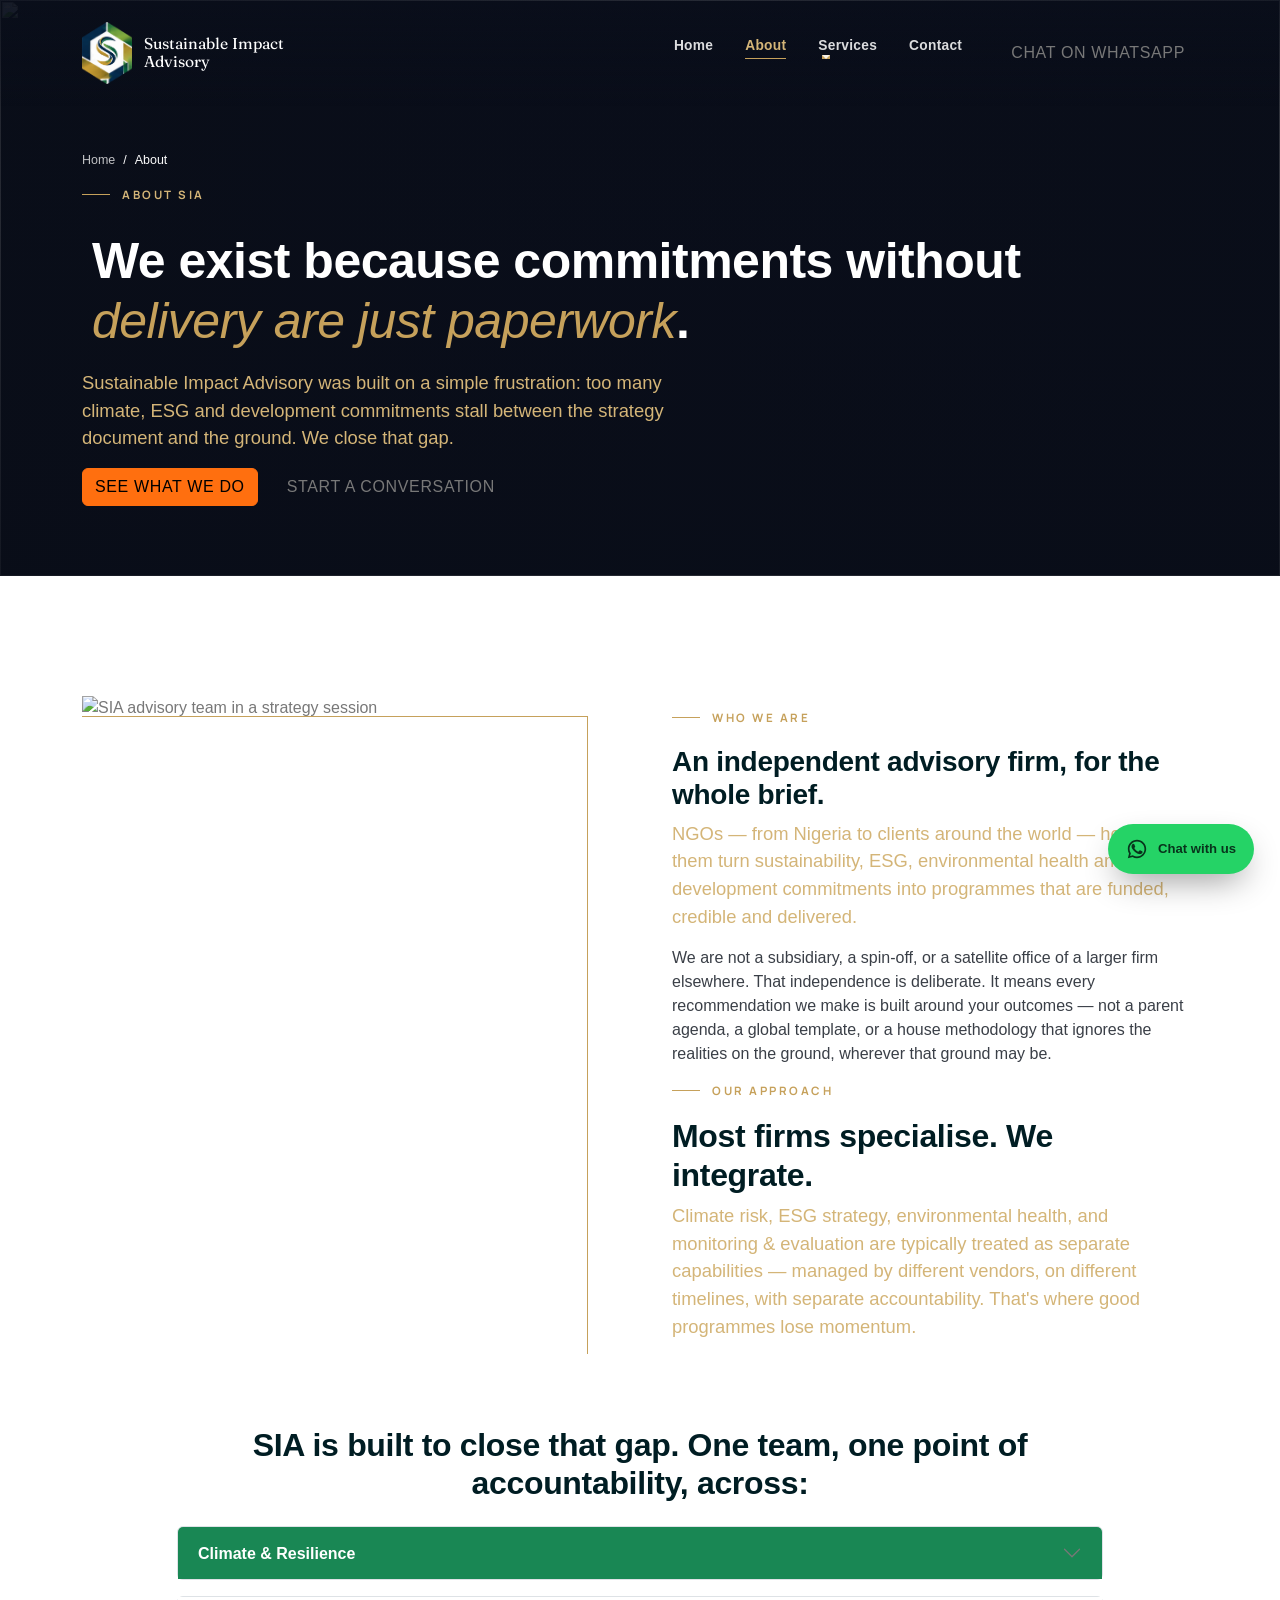
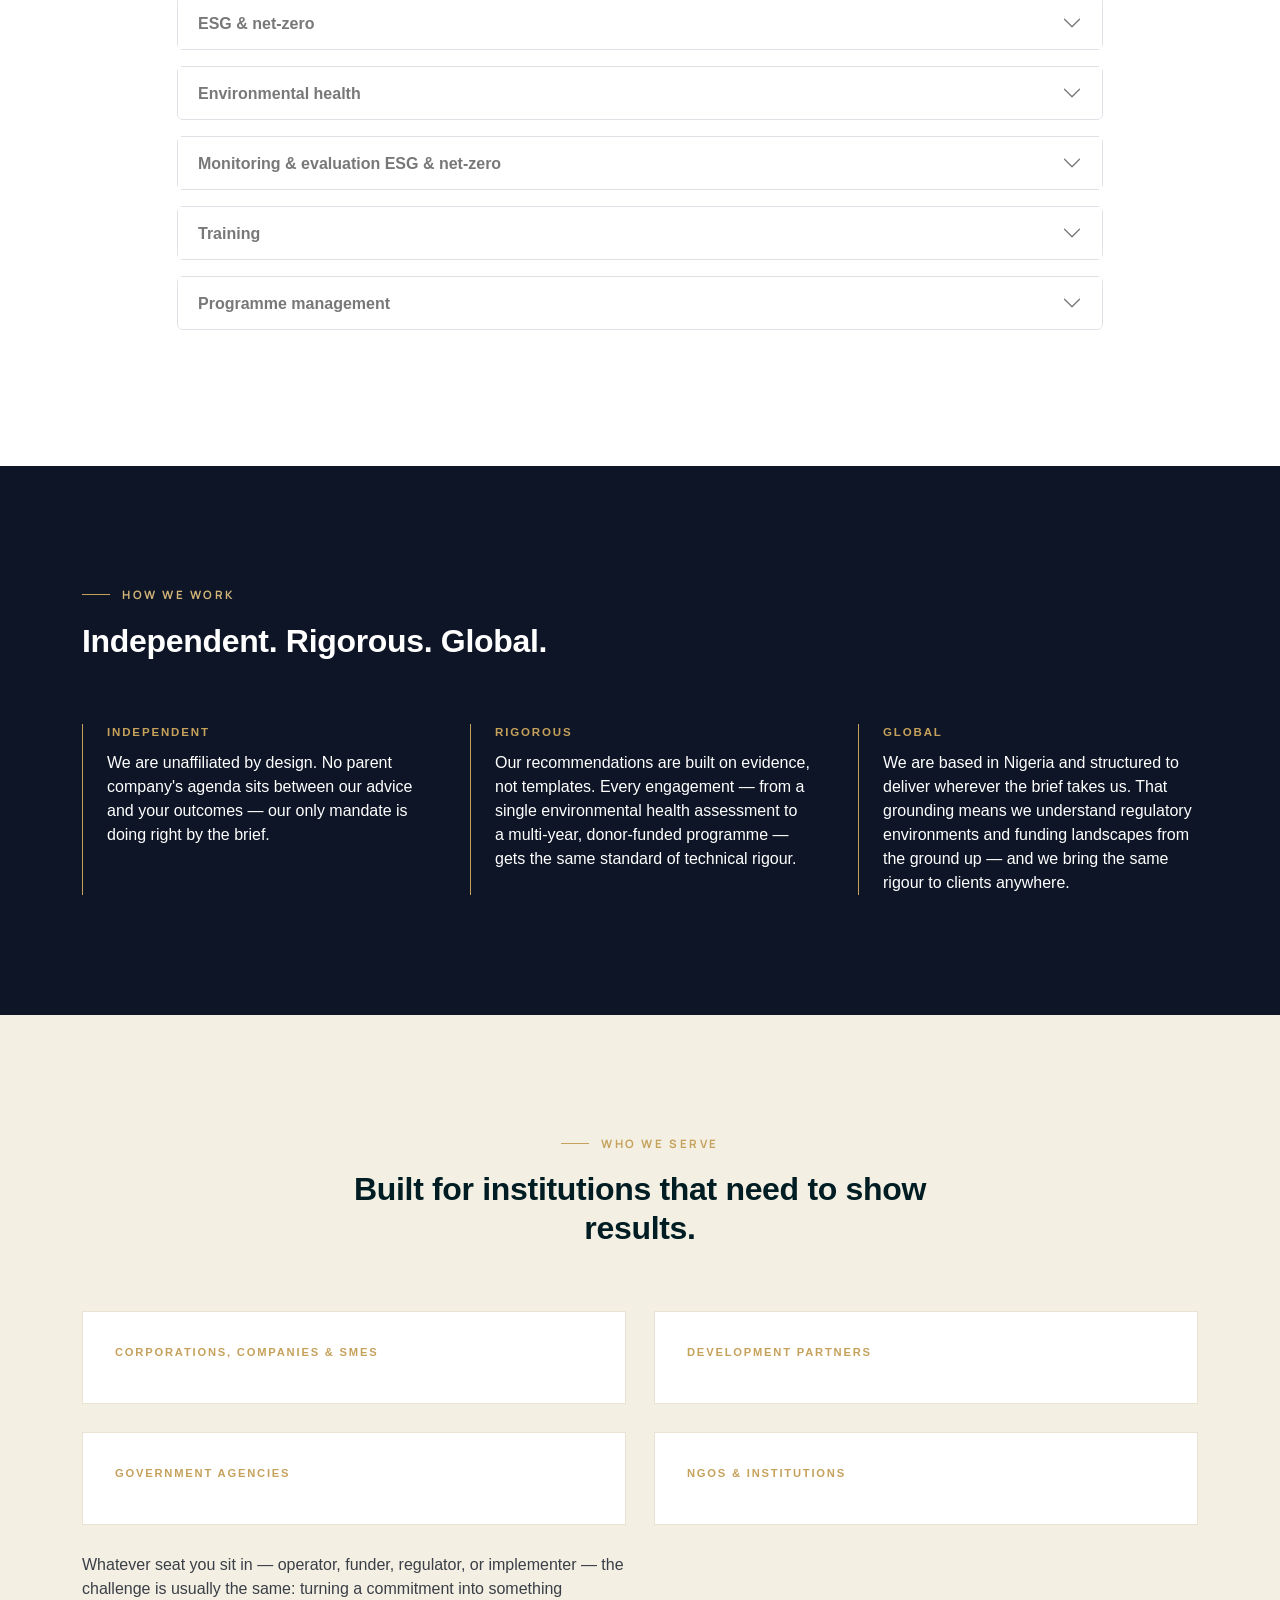
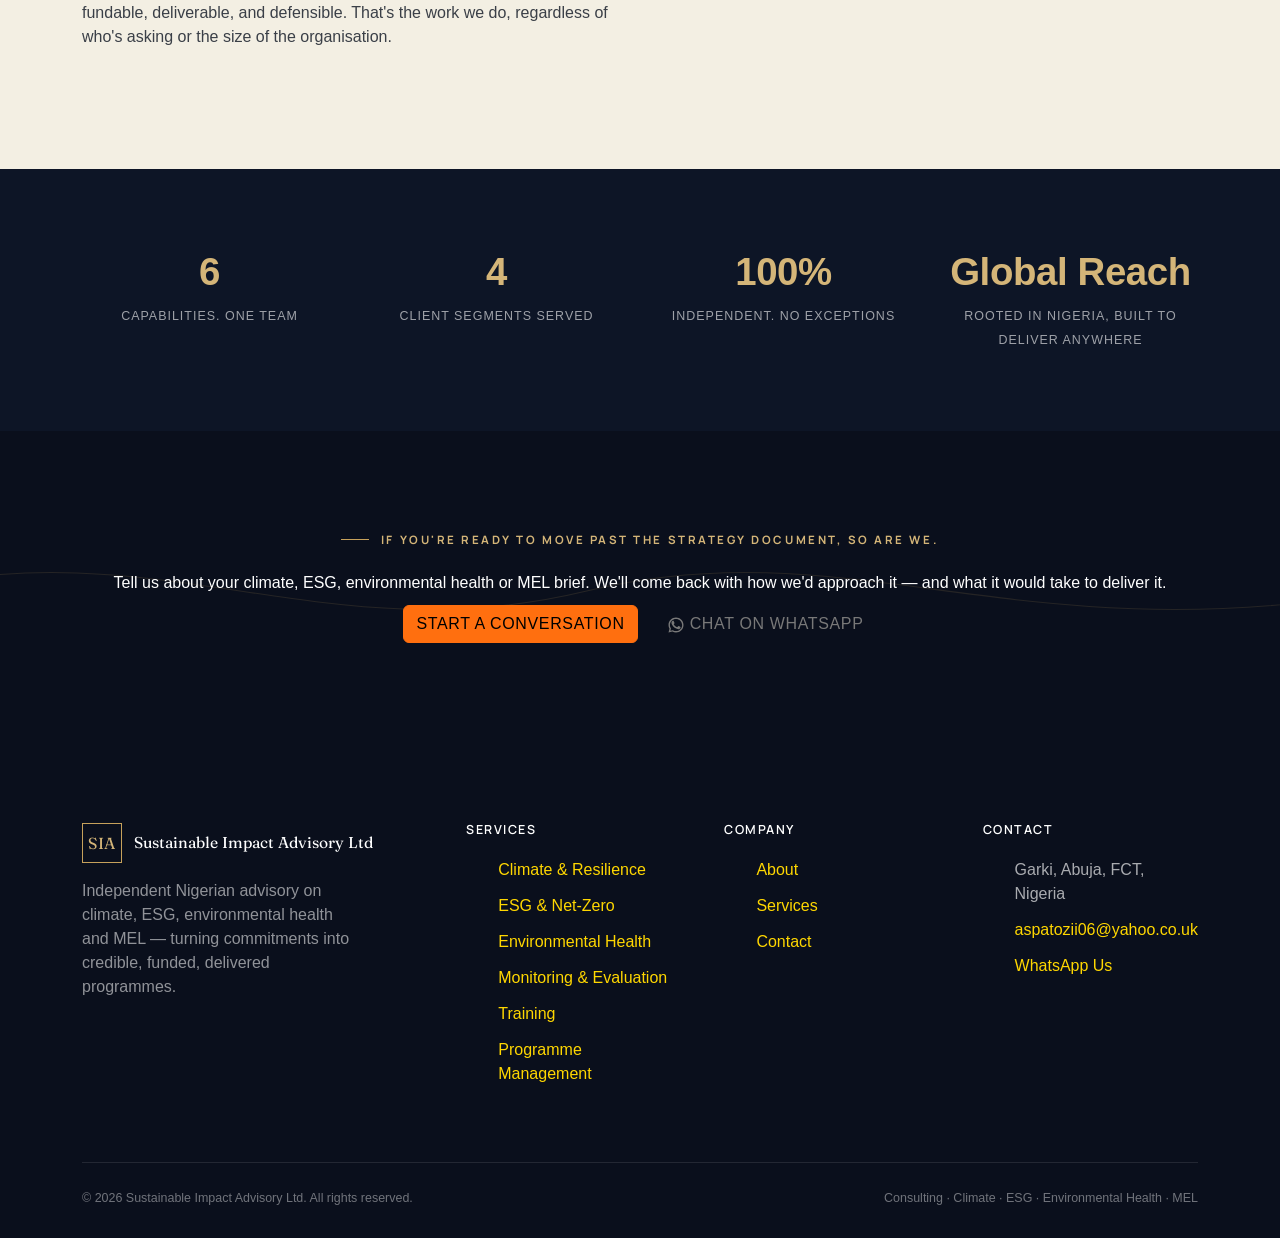
==== about.html @ 4471c843 "all changes mad" ====
<!doctype html>
<html lang="en">

<head>
  <meta charset="utf-8">
  <meta name="viewport" content="width=device-width, initial-scale=1">
  <title>About Us | Sustainable Impact Advisory</title>
  <meta name="description"
    content="An independent Nigerian advisory firm helping governments, development partners and corporations turn sustainability, ESG, environmental health and development commitments into credible, funded, delivered programmes.">
  <link rel="preconnect" href="https://fonts.googleapis.com">
  <link rel="preconnect" href="https://fonts.gstatic.com" crossorigin>
  <link
    href="https://fonts.googleapis.com/css2?family=Fraunces:ital,wght@0,300;0,500;0,600;0,700;1,400;1,500&family=Manrope:wght@400;500;600;700;800&display=swap"
    rel="stylesheet">
  <link rel="stylesheet" href="css/style.css">
  <link href="css/bootstrap.min.css" rel="stylesheet">
  <!-- Favicon -->
  <link href="images/logo2.png" rel="icon">
</head>

<body>
  <header class="site-header">
    <div class="container">
      <a href="index.html" class="brand">
        <div class="logo">
          <img src="images/logo2.png" alt="SIA Logo">
        </div>
        <span class="brand-name"><span class="full">Sustainable Impact<br>Advisory</span></span>
      </a>
      <nav class="nav-main">
        <ul class="nav-links" id="navLinks">
          <li><a href="index.html">Home</a></li>
          <li><a href="about.html" class="active">About</a></li>
          <li class="nav-dropdown">
            <a href="services.html" class="dropdown-toggle">Services</a>
            <div class="nav-dropdown-panel">
              <a href="service-climate-resilience.html">Climate &amp; Resilience</a>
              <a href="service-esg-net-zero.html">ESG &amp; Net-Zero</a>
              <a href="service-environmental-health.html">Environmental Health</a>
              <a href="service-monitoring-evaluation.html">Monitoring &amp; Evaluation</a>
              <a href="service-training.html">Training</a>
              <a href="service-programme-management.html">Programme Management</a>
            </div>
          </li>
          <li><a href="contact.html">Contact</a></li>
        </ul>
        <div class="nav-cta">
          <a href="https://wa.me/2349074832034?text=Hello%20SIA%2C%20I%27d%20like%20to%20enquire%20about%20your%20services."
            class="btn btn-outline" target="_blank" rel="noopener">Chat on WhatsApp</a>
          <button class="nav-toggle" aria-label="Toggle menu" aria-expanded="false">
            <svg viewBox="0 0 24 24" fill="none" stroke="currentColor" stroke-width="2" stroke-linecap="round"
              width="24" height="24">
              <line x1="3" y1="6" x2="21" y2="6" />
              <line x1="3" y1="12" x2="21" y2="12" />
              <line x1="3" y1="18" x2="21" y2="18" />
            </svg>
          </button>
        </div>
      </nav>
    </div>
  </header>
  <section class="page-hero">
    <div class="hero-media"><img
        src="https://images.pexels.com/photos/260969/pexels-photo-260969.jpeg?auto=compress&cs=tinysrgb&w=1600" alt="">
    </div>
    <div class="hero-scrim"></div>
    <div class="container page-hero-content">
      <div class="breadcrumb"><a href="index.html">Home</a><span>/</span><span>About</span></div>
      <div class="eyebrow on-dark">About SIA</div>
      <h1 style="font-size: 50px; padding: 10px;">We exist because commitments without <em>delivery are just
          paperwork</em>.</h1>
      <p class="lede">Sustainable Impact Advisory was built on a simple frustration: too many climate, ESG and
        development commitments stall between the strategy document and the ground. We close that gap.</p>
      <div class="hero-actions">
        <a href="services.html" class="btn btn-primary">See what we do</a>
        <a href="contact.html" class="btn btn-outline">Start a conversation</a>
      </div>
    </div>
  </section>

  <section class="section section-white">
    <div class="container">
      <div class="split reveal">
        <div class="split-media image-card">
          <img
            src="https://images.pexels.com/photos/36733315/pexels-photo-36733315.jpeg?auto=compress&cs=tinysrgb&w=1200"
            alt="SIA advisory team in a strategy session">
        </div>
        <div>
          <div class="eyebrow">Who We Are</div>
          <h3>An independent advisory firm, for the whole brief.</h3>
          <p class="lede">NGOs — from Nigeria to clients around the world — helping them turn sustainability, ESG,
            environmental health and development commitments into programmes that are funded, credible and delivered.
          </p>
          <p>We are not a subsidiary, a spin-off, or a satellite office of a larger firm elsewhere. That independence is
            deliberate. It means every recommendation we make is built around your outcomes — not a parent agenda, a
            global template, or a house methodology that ignores the realities on the ground, wherever that ground may
            be.</p>

          <div class="eyebrow">Our Approach</div>
          <h2>Most firms specialise. We integrate.</h2>
          <p class="lede">Climate risk, ESG strategy, environmental health, and monitoring & evaluation are typically
            treated as separate capabilities — managed by different vendors, on different timelines, with separate
            accountability. That's where good programmes lose momentum.</p>
        </div>
      </div>
      <!-- FAQ Section -->
      <div class="row g-4 mt-5">
        <div class="col-lg-10 mx-auto text-start">
          <h2 class="mb-4 text-center">SIA is built to close that gap. One team, one point of accountability, across:
          </h2>

          <div class="accordion" id="faqAccordion">

            <!-- Q1 -->
            <div class="accordion-item mb-3 border rounded">
              <h2 class="accordion-header" id="headingOne">
                <button class="accordion-button collapsed bg-success text-white fw-bold" type="button"
                  data-bs-toggle="collapse" data-bs-target="#collapseOne" aria-expanded="false"
                  aria-controls="collapseOne">
                  Climate & Resilience
                </button>
              </h2>

              <div id="collapseOne" class="accordion-collapse collapse" aria-labelledby="headingOne"
                data-bs-parent="#faqAccordion">

                <div class="accordion-body">
                  — Risk assessment, adaptation planning, climate finance readiness
                </div>
              </div>
            </div>


            <!-- Q2 -->
            <div class="accordion-item mb-3 border rounded">
              <h2 class="accordion-header" id="headingTwo">
                <button class="accordion-button collapsed fw-bold" type="button" data-bs-toggle="collapse"
                  data-bs-target="#collapseTwo" aria-expanded="false" aria-controls="collapseTwo">
                  ESG & net-zero
                </button>
              </h2>

              <div id="collapseTwo" class="accordion-collapse collapse" aria-labelledby="headingTwo"
                data-bs-parent="#faqAccordion">

                <div class="accordion-body">
                  — Strategy, reporting, and roadmaps built to withstand scrutiny
                </div>
              </div>
            </div>


            <!-- Q3 -->
            <div class="accordion-item mb-3 border rounded">
              <h2 class="accordion-header" id="headingThree">
                <button class="accordion-button collapsed fw-bold" type="button" data-bs-toggle="collapse"
                  data-bs-target="#collapseThree" aria-expanded="false" aria-controls="collapseThree">
                  Environmental health
                </button>
              </h2>

              <div id="collapseThree" class="accordion-collapse collapse" aria-labelledby="headingThree"
                data-bs-parent="#faqAccordion">

                <div class="accordion-body">
                  — Impact assessments and compliance advisory </div>
              </div>
            </div>

          </div>

          <!-- Q4 -->
          <div class="accordion-item mb-3 border rounded">
            <h2 class="accordion-header" id="headingFour">
              <button class="accordion-button collapsed fw-bold" type="button" data-bs-toggle="collapse"
                data-bs-target="#collapseFour" aria-expanded="false" aria-controls="collapseFour">
                Monitoring & evaluation ESG & net-zero
              </button>
            </h2>

            <div id="collapseFour" class="accordion-collapse collapse" aria-labelledby="headingFour"
              data-bs-parent="#faqAccordion">

              <div class="accordion-body">
                — MEL systems and evidence generation
              </div>
            </div>
          </div>
          <!-- Q5 -->
          <div class="accordion-item mb-3 border rounded">
            <h2 class="accordion-header" id="headingFive">
              <button class="accordion-button collapsed fw-bold" type="button" data-bs-toggle="collapse"
                data-bs-target="#collapseFive" aria-expanded="false" aria-controls="collapseFive">
                Training
              </button>
            </h2>

            <div id="collapseFive" class="accordion-collapse collapse" aria-labelledby="headingFive"
              data-bs-parent="#faqAccordion">

              <div class="accordion-body">
                — Capacity-building that outlasts the engagement
              </div>
            </div>
          </div>
          <!-- Q6 -->
          <div class="accordion-item mb-3 border rounded">
            <h2 class="accordion-header" id="headingSix">
              <button class="accordion-button collapsed fw-bold" type="button" data-bs-toggle="collapse"
                data-bs-target="#collapseSix" aria-expanded="false" aria-controls="collapseSix">
                Programme management
              </button>
            </h2>

            <div id="collapseSix" class="accordion-collapse collapse" aria-labelledby="headingSix"
              data-bs-parent="#faqAccordion">

              <div class="accordion-body">
                — Delivery support from design to close-out
              </div>
            </div>
          </div>
        </div>
      </div>

    </div>
  </section>

  <section class="section section-navy">
    <svg class="contour-bg" viewBox="0 0 1200 800" preserveAspectRatio="none" aria-hidden="true">
      <path d="M-100,620 C150,560 300,680 550,620 C800,560 950,680 1300,620" fill="none" stroke="#c6a15b"
        stroke-width="1" />
    </svg>
    <div class="container">
      <div class="section-header reveal">
        <div class="eyebrow on-dark">HOW WE WORK</div>
        <h2 style="color: #fff;">Independent. Rigorous. Global.</h2>
      </div>
      <div class="pillars reveal">
        <div class="pillar">
          <span class="tag">Independent</span>
          <p style="color: #fff;">We are unaffiliated by design. No parent company's agenda sits between our advice and
            your outcomes — our
            only mandate is doing right by the brief.</p>
        </div>
        <div class="pillar">
          <span class="tag">Rigorous</span>
          <p style="color: #fff;">Our recommendations are built on evidence, not templates. Every engagement — from a
            single environmental
            health assessment to a multi-year, donor-funded programme — gets the same standard of technical rigour.</p>
        </div>
        <div class="pillar">
          <span class="tag">Global </span>
          <p style="color: #fff;">We are based in Nigeria and structured to deliver wherever the brief takes us. That
            grounding means we
            understand regulatory environments and funding landscapes from the ground up — and we bring the same rigour
            to clients anywhere.</p>
        </div>
      </div>
    </div>
  </section>

  <section class="section section-cream">
    <div class="container">
      <div class="section-header center reveal">
        <div class="eyebrow center">Who We Serve</div>
        <h2>Built for institutions that need to show results.</h2>
      </div>
      <div class="grid-2 reveal">
        <div class="info-card">
          <span class="tag">Corporations, companies &amp; SMEs</span>
        </div>
        <div class="info-card">
          <span class="tag">Development partners</span>
        </div>
        <div class="info-card">
          <span class="tag">Government agencies</span>
        </div>
        <div class="info-card">
          <span class="tag">NGOs &amp; Institutions</span>
        </div>
        <p class="contents">Whatever seat you sit in — operator, funder, regulator, or implementer — the challenge is usually the same: turning a commitment into something fundable, deliverable, and defensible. That's the work we do, regardless of who's asking or the size of the organisation.</p>
      </div>
    </div>
  </section>
   <section class="section-navy section-sm">
    <div class="container">
      <div class="stat-row reveal">
        <div class="stat">
          <h3>6</h3><span>Capabilities. One team</span>
        </div>
        <div class="stat">
          <h3>4</h3><span>Client Segments Served</span>
        </div>
        <div class="stat">
          <h3>100%</h3><span>Independent. No exceptions</span>
        </div>
        <div class="stat">
          <h3>Global&nbsp;Reach</h3><span>Rooted in Nigeria, built to deliver anywhere</span>
        </div>
      </div>
    </div>
  </section>

  <section class="cta-banner">
    <svg class="contour-bg" viewBox="0 0 1200 800" preserveAspectRatio="none" aria-hidden="true">
      <path d="M-100,150 C150,90 300,210 550,150 C800,90 950,210 1300,150" fill="none" stroke="#c6a15b"
        stroke-width="1" />
    </svg>
    <div class="container reveal">
      <div class="eyebrow center on-dark">If you're ready to move past the strategy document, so are we.</div>
      <p class="cta11">Tell us about your climate, ESG, environmental health or MEL brief. We'll come back with how we'd approach it — and what it would take to deliver it.</p>
      <div class="cta-actions">
        <a href="contact.html" class="btn btn-primary">Start A Conversation</a>
        <a href="https://wa.me/2349074832034?text=Hello%20SIA%2C%20I%27d%20like%20to%20enquire%20about%20your%20services."
          class="btn btn-whatsapp" target="_blank" rel="noopener"><svg viewBox="0 0 24 24" fill="currentColor">
            <path
              d="M17.472 14.382c-.297-.149-1.758-.867-2.03-.967-.273-.099-.471-.148-.67.15-.197.297-.767.966-.94 1.164-.173.199-.347.223-.644.075-.297-.15-1.255-.463-2.39-1.475-.883-.788-1.48-1.761-1.653-2.059-.173-.297-.018-.458.13-.606.134-.133.298-.347.446-.52.149-.174.198-.298.298-.497.099-.198.05-.371-.025-.52-.075-.149-.669-1.612-.916-2.207-.242-.579-.487-.5-.669-.51-.173-.008-.371-.01-.57-.01-.198 0-.52.074-.792.372-.272.297-1.04 1.016-1.04 2.479 0 1.462 1.065 2.875 1.213 3.074.149.198 2.096 3.2 5.077 4.487.709.306 1.262.489 1.694.626.712.227 1.36.195 1.871.118.571-.085 1.758-.719 2.006-1.413.248-.694.248-1.289.173-1.413-.074-.124-.272-.198-.57-.347z" />
            <path
              d="M12.001 2c-5.522 0-10 4.477-10 10 0 1.766.462 3.484 1.34 5.001L2 22l5.132-1.324A9.958 9.958 0 0012.001 22c5.522 0 10-4.477 10-10s-4.478-10-10-10zm0 18.153a8.13 8.13 0 01-4.146-1.13l-.297-.176-3.05.787.814-2.973-.193-.305A8.14 8.14 0 013.85 12c0-4.5 3.65-8.153 8.151-8.153S20.15 7.5 20.15 12 16.501 20.153 12.001 20.153z" />
          </svg> Chat on WhatsApp</a>
      </div>
    </div>
  </section>
  <footer class="site-footer">
    <div class="container">
      <div class="footer-top">
        <div class="footer-brand">
          <div class="brand" style="color:#fff;">
            <span class="brand-mark">SIA</span>
            <span class="brand-name" style="color:#fff;"><span class="full">Sustainable Impact Advisory
                Ltd</span></span>
          </div>
          <p>Independent Nigerian advisory on climate, ESG, environmental health and MEL — turning commitments into
            credible, funded, delivered programmes.</p>
        </div>
        <div class="footer-col">
          <h4>Services</h4>
          <ul>
            <li><a href="service-climate-resilience.html">Climate &amp; Resilience</a></li>
            <li><a href="service-esg-net-zero.html">ESG &amp; Net-Zero</a></li>
            <li><a href="service-environmental-health.html">Environmental Health</a></li>
            <li><a href="service-monitoring-evaluation.html">Monitoring &amp; Evaluation</a></li>
            <li><a href="service-training.html">Training</a></li>
            <li><a href="service-programme-management.html">Programme Management</a></li>
          </ul>
        </div>
        <div class="footer-col">
          <h4>Company</h4>
          <ul>
            <li><a href="about.html">About</a></li>
            <li><a href="services.html">Services</a></li>
            <li><a href="contact.html">Contact</a></li>
          </ul>
        </div>
        <div class="footer-col">
          <h4>Contact</h4>
          <ul>
            <li>Garki, Abuja, FCT, Nigeria</li>
            <li><a href="mailto:aspatozii06@yahoo.co.uk">aspatozii06@yahoo.co.uk</a></li>
            <li><a
                href="https://wa.me/2349074832034?text=Hello%20SIA%2C%20I%27d%20like%20to%20enquire%20about%20your%20services."
                target="_blank" rel="noopener">WhatsApp Us</a></li>
          </ul>
        </div>
      </div>
      <div class="footer-bottom">
        <span>&copy; <span data-year></span> Sustainable Impact Advisory Ltd. All rights reserved.</span>
        <span>Consulting · Climate · ESG · Environmental Health · MEL</span>
      </div>
    </div>
  </footer>

  <a href="https://wa.me/2349074832034?text=Hello%20SIA%2C%20I%27d%20like%20to%20enquire%20about%20your%20services."
    class="wa-float" target="_blank" rel="noopener" aria-label="Chat on WhatsApp">
    <svg viewBox="0 0 24 24" fill="currentColor">
      <path
        d="M17.472 14.382c-.297-.149-1.758-.867-2.03-.967-.273-.099-.471-.148-.67.15-.197.297-.767.966-.94 1.164-.173.199-.347.223-.644.075-.297-.15-1.255-.463-2.39-1.475-.883-.788-1.48-1.761-1.653-2.059-.173-.297-.018-.458.13-.606.134-.133.298-.347.446-.52.149-.174.198-.298.298-.497.099-.198.05-.371-.025-.52-.075-.149-.669-1.612-.916-2.207-.242-.579-.487-.5-.669-.51-.173-.008-.371-.01-.57-.01-.198 0-.52.074-.792.372-.272.297-1.04 1.016-1.04 2.479 0 1.462 1.065 2.875 1.213 3.074.149.198 2.096 3.2 5.077 4.487.709.306 1.262.489 1.694.626.712.227 1.36.195 1.871.118.571-.085 1.758-.719 2.006-1.413.248-.694.248-1.289.173-1.413-.074-.124-.272-.198-.57-.347z" />
      <path
        d="M12.001 2c-5.522 0-10 4.477-10 10 0 1.766.462 3.484 1.34 5.001L2 22l5.132-1.324A9.958 9.958 0 0012.001 22c5.522 0 10-4.477 10-10s-4.478-10-10-10zm0 18.153a8.13 8.13 0 01-4.146-1.13l-.297-.176-3.05.787.814-2.973-.193-.305A8.14 8.14 0 013.85 12c0-4.5 3.65-8.153 8.151-8.153S20.15 7.5 20.15 12 16.501 20.153 12.001 20.153z" />
    </svg>
    <span class="wa-label">Chat with us</span>
  </a>

  <script src="js/main.js"></script>
  <script src="https://cdn.jsdelivr.net/npm/bootstrap@5.3.3/dist/js/bootstrap.bundle.min.js"></script>
</body>

</html>
---- css/style.css ----
/* ============================================================
   Sustainable Impact Advisory Ltd — Design System
   Palette: deep navy + brass gold + cream, editorial serif display
   ============================================================ */

:root{
  --navy-950:#0a0f1c;
  --navy-900:#0d1526;
  --navy-800:#142236;
  --navy-700:#1c2e47;
  --navy-600:#28405f;
  --gold-500:#c6a15b;
  --gold-400:#d4b578;
  --gold-300:#e7d4a8;
  --sage-600:#6e8f72;
  --cream-50:#fbf9f3;
  --cream-100:#f3efe3;
  --cream-200:#eae3d1;
  --ink-900:#15181d;
  --ink-700:#3a3f47;
  --ink-500:#666c76;
  --white:#ffffff;

  --font-display:'Fraunces', Georgia, serif;
  --font-body:'Manrope', -apple-system, BlinkMacSystemFont, 'Segoe UI', sans-serif;

  --container:1200px;
  --radius:2px;
  --ease:cubic-bezier(.22,.68,0,1);
}

*,*::before,*::after{box-sizing:border-box;}
html{scroll-behavior:smooth;}
@media (prefers-reduced-motion:reduce){
  html{scroll-behavior:auto;}
  *{animation-duration:.001ms !important;animation-iteration-count:1 !important;transition-duration:.001ms !important;}
}

body{
  margin:0;
  font-family:var(--font-body);
  color:var(--ink-900);
  background:var(--cream-50);
  -webkit-font-smoothing:antialiased;
  line-height:1.6;
}

img{max-width:100%;display:block;}
a{color:inherit;text-decoration:none;}
ul{margin:0;padding:0;list-style:none;}
button{font-family:inherit;}

.container{
  max-width:var(--container);
  margin:0 auto;
  padding:0 32px;
}

h1,h2,h3,h4{
  font-family:var(--font-display);
  font-weight:600;
  line-height:1.12;
  margin:0;
  letter-spacing:-0.01em;
}
h1{font-size:clamp(2.6rem,5.2vw,4.6rem);}
h2{font-size:clamp(1.9rem,3.4vw,2.8rem);}
h3{font-size:clamp(1.25rem,2vw,1.6rem);}
em, .italic{font-style:italic;font-weight:400;color:var(--gold-500);}

p{margin:0 0 1em;color:var(--ink-700);}
p:last-child{margin-bottom:0;}

.eyebrow{
  display:flex;align-items:center;gap:12px;
  font-family:var(--font-body);
  font-size:.72rem;
  font-weight:700;
  letter-spacing:.22em;
  text-transform:uppercase;
  color:var(--gold-500);
  margin-bottom:18px;
}
.eyebrow::before{content:'';width:28px;height:1px;background:var(--gold-500);display:inline-block;}
.eyebrow.center{justify-content:center;}
.eyebrow.on-dark{color:var(--gold-400);}

.lede{font-size:1.15rem;color:var(--ink-700);max-width:640px;}
.on-dark .lede,.on-dark p{color:rgba(255,255,255,.72);}
.on-dark h2,.on-dark h3{color:var(--white);}

/* ---------- Buttons ---------- */
.btn{
  display:inline-flex;align-items:center;justify-content:center;gap:10px;
  padding:15px 30px;
  font-size:.86rem;
  font-weight:700;
  letter-spacing:.04em;
  text-transform:uppercase;
  border-radius:var(--radius);
  border:1px solid transparent;
  cursor:pointer;
  transition:all .35s var(--ease);
  white-space:nowrap;
}
.btn-primary{background:var(--gold-500);color:var(--navy-950);}
.btn-primary:hover{background:var(--gold-400);transform:translateY(-2px);box-shadow:0 12px 24px -10px rgba(198,161,91,.55);}
.btn-outline{border-color:rgba(255,255,255,.4);color:var(--white);background:transparent;}
.btn-outline:hover{border-color:var(--gold-400);color:var(--gold-400);}
.btn-dark-outline{border-color:rgba(21,24,29,.25);color:var(--ink-900);background:transparent;}
.btn-dark-outline:hover{border-color:var(--navy-900);background:var(--navy-900);color:var(--white);}
.btn-whatsapp{background:#25D366;color:#08341c;}
.btn-whatsapp:hover{background:#2fe374;transform:translateY(-2px);}
.btn svg{width:18px;height:18px;flex-shrink:0;}

/* ---------- Header / Nav ---------- */
.site-header{
  position:fixed;top:0;left:0;right:0;z-index:1000;
  padding:22px 0;
  transition:all .4s var(--ease);
  background:linear-gradient(to bottom, rgba(10,15,28,.55), transparent);
}

/* ---------- Logo ---------- */
.logo img {
    width: 50px;
    height: auto;
    display: block;
}
.site-header.scrolled{
  background:rgba(10,15,28,.94);
  backdrop-filter:blur(10px);
  padding:14px 0;
  box-shadow:0 8px 30px -12px rgba(0,0,0,.4);
}
.site-header .container{display:flex;align-items:center;justify-content:space-between;gap:24px;}
.brand{display:flex;align-items:center;gap:12px;color:var(--white);}
.brand-mark{
  width:40px;height:40px;border:1px solid var(--gold-500);
  display:flex;align-items:center;justify-content:center;
  font-family:var(--font-display);font-size:1rem;letter-spacing:.03em;color:var(--gold-400);
  flex-shrink:0;
}
.brand-name{font-family:var(--font-display);font-size:1rem;line-height:1.15;}
.brand-name .full{display:block;font-size:.98rem;}
.brand-name .sub{display:block;font-size:.62rem;letter-spacing:.18em;text-transform:uppercase;color:var(--gold-400);font-family:var(--font-body);font-weight:700;margin-top:2px;}

.nav-main{display:flex;align-items:center;gap:36px;}
.nav-links{display:flex;align-items:center;gap:32px;}
.nav-links a{
  color:rgba(255,255,255,.86);
  font-size:.86rem;font-weight:600;letter-spacing:.02em;
  padding:6px 0;position:relative;
}
.nav-links a::after{
  content:'';position:absolute;left:0;bottom:0;width:0;height:1px;background:var(--gold-500);
  transition:width .3s var(--ease);
}
.nav-links a:hover::after,.nav-links a.active::after{width:100%;}
.nav-links a.active{color:var(--gold-400);}

.nav-dropdown{position:relative;}
.nav-dropdown-panel{
  position:absolute;top:calc(100% + 18px);left:50%;transform:translateX(-50%) translateY(8px);
  background:var(--navy-900);
  border:1px solid rgba(198,161,91,.2);
  min-width:280px;
  padding:10px;
  opacity:0;visibility:hidden;
  transition:all .25s var(--ease);
  box-shadow:0 24px 50px -20px rgba(0,0,0,.6);
}
.nav-dropdown:hover .nav-dropdown-panel,
.nav-dropdown:focus-within .nav-dropdown-panel{
  opacity:1;visibility:visible;transform:translateX(-50%) translateY(0);
}
.nav-dropdown-panel a{
  display:block;padding:11px 14px;font-size:.82rem;color:rgba(255,255,255,.82);
}
.nav-dropdown-panel a::after{display:none;}
.nav-dropdown-panel a:hover{background:rgba(198,161,91,.1);color:var(--gold-400);}

.nav-cta{display:flex;align-items:center;gap:18px;}
.nav-toggle{display:none;background:none;border:none;color:var(--white);cursor:pointer;padding:6px;}

@media (max-width:960px){
  .nav-links{
    position:fixed;inset:0 0 0 auto;width:min(84vw,360px);height:100vh;
    background:var(--navy-950);
    flex-direction:column;align-items:flex-start;
    padding:110px 32px 40px;gap:6px;
    transform:translateX(100%);transition:transform .4s var(--ease);
    overflow-y:auto;
  }
  .nav-links.open{transform:translateX(0);}
  .nav-links a{width:100%;padding:14px 0;font-size:1.05rem;border-bottom:1px solid rgba(255,255,255,.08);}
  .nav-dropdown-panel{
    position:static;transform:none;opacity:1;visibility:visible;background:none;border:none;
    max-height:0;overflow:hidden;padding:0;box-shadow:none;transition:max-height .35s var(--ease);
  }
  .nav-dropdown.open .nav-dropdown-panel{max-height:400px;padding:4px 0 4px 16px;}
  .nav-toggle{display:block;}
  .nav-cta .btn-outline{display:none;}
}

/* ---------- Hero ---------- */
.hero{
  position:relative;
  height:100vh;
  min-height:640px;
  width:100%;
  display:flex;
  align-items:center;
  overflow:hidden;
  background:var(--navy-950);
}
.hero-media{position:absolute;inset:0;width:100%;height:100%;}
.hero-media video, .hero-media img{
  width:100%;height:100%;object-fit:cover;object-position:center;
}
.hero-scrim{
  position:absolute;inset:0;
  background:
    linear-gradient(180deg, rgba(9,13,24,.55) 0%, rgba(9,13,24,.42) 38%, rgba(9,13,24,.78) 100%),
    linear-gradient(90deg, rgba(9,13,24,.72) 0%, rgba(9,13,24,.24) 55%, rgba(9,13,24,.6) 100%);
}
.hero-contour{position:absolute;inset:0;opacity:.35;mix-blend-mode:screen;pointer-events:none;}

.hero-inner{position:relative;z-index:2;width:100%;}
.hero-content{max-width:760px;color:var(--white);}
.hero-content h1{color:var(--white);margin-bottom:22px;}
.hero-content .lede{color:rgba(255,255,255,.8);font-size:1.18rem;margin-bottom:34px;}
.hero-actions{display:flex;gap:16px;flex-wrap:wrap;}

.hero-slides{position:relative;min-height:100%;}
.hero-slide{
  position:absolute;inset:0;
  opacity:0;visibility:hidden;
  transform:translateY(14px);
  transition:opacity .9s var(--ease), transform .9s var(--ease);
}
.hero-slide.is-active{opacity:1;visibility:visible;transform:translateY(0);position:relative;}

.hero-dots{
  position:absolute;left:32px;bottom:36px;z-index:3;
  display:flex;gap:10px;align-items:center;
}
.hero-dots button{
  width:34px;height:2px;background:rgba(255,255,255,.32);border:none;padding:0;cursor:pointer;
  transition:background .3s;
}
.hero-dots button.is-active{background:var(--gold-500);}

.hero-scrollcue{
  position:absolute;right:36px;bottom:38px;z-index:3;
  color:rgba(255,255,255,.6);
  display:flex;flex-direction:column;align-items:center;gap:10px;
  font-size:.65rem;letter-spacing:.22em;text-transform:uppercase;
}
.hero-scrollcue .line{width:1px;height:38px;background:linear-gradient(to bottom, var(--gold-400), transparent);animation:scrollcue 2.4s infinite var(--ease);}
@keyframes scrollcue{0%{transform:scaleY(0);transform-origin:top;}50%{transform:scaleY(1);transform-origin:top;}50.01%{transform-origin:bottom;}100%{transform:scaleY(0);transform-origin:bottom;}}

@media (max-width:640px){
  .hero{min-height:560px;}
  .hero-scrollcue{display:none;}
}

/* ---------- Page hero (inner pages) ---------- */
.page-hero{
  position:relative;min-height:64vh;display:flex;align-items:flex-end;
  background:var(--navy-950);overflow:hidden;
}
.page-hero .hero-media img{width:100%;height:100%;object-fit:cover;}
.page-hero-content{position:relative;z-index:2;color:var(--white);padding-bottom:70px;max-width:820px;}
.page-hero-content h1{color:var(--white);}
.breadcrumb{display:flex;gap:8px;align-items:center;font-size:.78rem;color:rgb(252, 252, 252);margin-bottom:18px;}
.breadcrumb a{color:rgba(255,255,255,.75);}
.breadcrumb a:hover{color:var(--gold-400);}

/* ---------- Sections ---------- */
.section{padding:120px 0;}
.section-sm{padding:80px 0;}
.section-dark{background:var(--navy-950);color:var(--white);position:relative;overflow:hidden;}
.section-navy{background:var(--navy-900);color:var(--gold-400);position:relative;overflow:hidden;}
.section-cream{background:var(--cream-100);}
.section-white{background:var(--white);}
.section-header{max-width:640px;margin-bottom:64px;}
.section-header.center{margin-left:auto;margin-right:auto;text-align:center;}

.contour-bg{position:absolute;inset:0;opacity:.14;pointer-events:none;}
.section-dark .contour-bg,.section-navy .contour-bg{opacity:.16;}

/* ---------- Services grid ---------- */
.services-grid{
  display:grid;grid-template-columns:repeat(3,1fr);gap:1px;
  background:rgba(198,161,91,.25);
  border:1px solid rgba(198,161,91,.25);
}
.service-card{
  background:var(--navy-900);
  padding:44px 36px;
  display:flex;flex-direction:column;gap:16px;
  transition:background .4s var(--ease);
  position:relative;
}
.service-card:hover{background:var(--navy-800);}
.service-card .num{font-family:var(--font-display);font-style:italic;color:var(--gold-500);font-size:.95rem;}
.service-card h3{color:var(--white);}
.service-card p{color:rgba(255,255,255,.65);font-size:.95rem;}
.service-card .go{
  margin-top:auto;display:inline-flex;align-items:center;gap:8px;color:var(--gold-400);
  font-size:.78rem;font-weight:700;letter-spacing:.06em;text-transform:uppercase;
}
.service-card .go svg{width:14px;height:14px;transition:transform .3s var(--ease);}
.service-card:hover .go svg{transform:translateX(4px);}
@media (max-width:900px){.services-grid{grid-template-columns:repeat(2,1fr);}}
@media (max-width:640px){.services-grid{grid-template-columns:1fr;}}

/* ---------- Pillars / why us ---------- */
.pillars{display:grid;grid-template-columns:repeat(3,1fr);gap:48px;}
.pillar{border-left:1px solid var(--gold-500);padding-left:24px;}
.pillar .tag{font-size:.72rem;font-weight:700;letter-spacing:.16em;text-transform:uppercase;color:var(--gold-500);display:block;margin-bottom:10px;}
@media (max-width:800px){.pillars{grid-template-columns:1fr;gap:36px;}}

/* ---------- Serves strip ---------- */
.serves-strip{display:flex;flex-wrap:wrap;gap:0;border-top:1px solid rgba(255,255,255,.12);}
.serves-item{flex:1 1 200px;padding:30px 0;border-right:1px solid rgba(255,255,255,.12);padding-right:24px;}
.serves-item:last-child{border-right:none;}
.serves-item .tag{font-size:.68rem;letter-spacing:.18em;text-transform:uppercase;color:var(--gold-400);display:block;margin-bottom:8px;}
.serves-item strong{font-family:var(--font-display);font-weight:600;font-size:1.15rem;color:var(--white);}

/* ---------- Split / media blocks ---------- */
.split{display:grid;grid-template-columns:1fr 1fr;gap:64px;align-items:center;}
.split.reverse .split-media{order:2;}
.split-media{position:relative;}
.split-media img{width:100%;height:100%;object-fit:cover;aspect-ratio:4/5;}
.split-media::before{
  content:'';position:absolute;top:20px;left:-20px;right:20px;bottom:-20px;
  border:1px solid var(--gold-500);z-index:-1;
}
@media (max-width:860px){
  .split{grid-template-columns:1fr;gap:40px;}
  .split.reverse .split-media{order:0;}
  .split-media::before{display:none;}
}

.check-list li{
  display:flex;gap:14px;align-items:flex-start;padding:14px 0;border-top:1px solid rgba(0,0,0,.08);
}
.on-dark .check-list li{border-top-color:rgba(255,255,255,.12);}
.check-list li:last-child{padding-bottom:0;}
.check-list svg{width:18px;height:18px;flex-shrink:0;margin-top:3px;color:var(--gold-500);}

/* ---------- Process steps ---------- */
.process{display:grid;grid-template-columns:repeat(4,1fr);gap:1px;background:rgba(0,0,0,.08);}
.process-step{background:var(--cream-50);padding:36px 28px;}
.process-step .step-index{font-family:var(--font-display);font-style:italic;font-size:1.6rem;color:var(--gold-500);display:block;margin-bottom:14px;}
@media (max-width:900px){.process{grid-template-columns:repeat(2,1fr);}}
@media (max-width:560px){.process{grid-template-columns:1fr;}}

/* ---------- Stats ---------- */
.stat-row{display:grid;grid-template-columns:repeat(4,1fr);gap:32px;text-align:center;}
.stat-row .stat h3{color:var(--gold-400);font-size:clamp(1.8rem,3vw,2.6rem);}
.stat-row .stat span{font-size:.78rem;letter-spacing:.08em;color:rgba(255,255,255,.6);text-transform:uppercase;}
@media (max-width:700px){.stat-row{grid-template-columns:repeat(2,1fr);row-gap:36px;}}

/* ---------- CTA banner ---------- */
.cta-banner{
  position:relative;padding:100px 0;background:var(--navy-950);color:var(--white);
  text-align:center;overflow:hidden;
}
.cta-banner h2{color:var(--white);max-width:720px;margin:0 auto 30px;}
.cta-actions{display:flex;justify-content:center;gap:16px;flex-wrap:wrap;}

/* ---------- Team / office cards ---------- */
.info-cards{display:grid;grid-template-columns:repeat(2,1fr);gap:24px;}
.info-card{background:var(--white);border:1px solid var(--cream-200);padding:32px;}
.info-card .tag{color:var(--gold-500);font-size:.7rem;letter-spacing:.16em;text-transform:uppercase;font-weight:700;display:block;margin-bottom:10px;}
@media (max-width:700px){.info-cards{grid-template-columns:1fr;}}

/* ---------- Footer ---------- */
.site-footer{background:var(--navy-950);color:rgba(255,255,255,.65);padding:80px 0 30px;}
.footer-top{display:grid;grid-template-columns:1.6fr 1fr 1fr 1fr;gap:48px;padding-bottom:60px;border-bottom:1px solid rgba(255,255,255,.1);}
.footer-brand p{color:rgba(255,255,255,.55);max-width:280px;margin-top:16px;}
.footer-col h4{color:var(--white);font-size:.78rem;letter-spacing:.12em;text-transform:uppercase;font-family:var(--font-body);margin-bottom:20px;}
.footer-col ul li{margin-bottom:12px;}
.footer-col a:hover{color:var(--gold-400);}
.footer-bottom{display:flex;justify-content:space-between;align-items:center;padding-top:26px;font-size:.78rem;flex-wrap:wrap;gap:12px;color:rgba(255,255,255,.42);}
@media (max-width:860px){.footer-top{grid-template-columns:1fr 1fr;row-gap:36px;}}
@media (max-width:560px){.footer-top{grid-template-columns:1fr;}}

/* ---------- WhatsApp float ---------- */
.wa-float{
  position:fixed;right:26px;bottom:26px;z-index:900;
  display:flex;align-items:center;gap:10px;
  background:#25D366;color:#08341c;
  padding:14px 18px;border-radius:40px;
  box-shadow:0 14px 34px -10px rgba(0,0,0,.45);
  font-size:.82rem;font-weight:700;
  transition:transform .3s var(--ease), box-shadow .3s var(--ease);
}
.wa-float:hover{transform:translateY(-3px);box-shadow:0 18px 40px -8px rgba(0,0,0,.5);}
.wa-float svg{width:22px;height:22px;flex-shrink:0;}
.wa-float .wa-label{white-space:nowrap;}
@media (max-width:560px){
  .wa-float .wa-label{display:none;}
  .wa-float{padding:14px;border-radius:50%;}
}

/* ---------- Reveal animation ---------- */
.reveal{opacity:0;transform:translateY(26px);transition:opacity .8s var(--ease), transform .8s var(--ease);}
.reveal.in-view{opacity:1;transform:translateY(0);}
.reveal-delay-1.in-view{transition-delay:.1s;}
.reveal-delay-2.in-view{transition-delay:.2s;}
.reveal-delay-3.in-view{transition-delay:.3s;}
.reveal-delay-4.in-view{transition-delay:.4s;}
.reveal-delay-5.in-view{transition-delay:.5s;}

/* ---------- Marquee (serves clients ticker on light bg) ---------- */
.divider-gold{width:60px;height:1px;background:var(--gold-500);margin:0 auto 26px;}

/* ---------- Misc ---------- */
.tag-pill{
  display:inline-block;border:1px solid rgba(198,161,91,.5);color:var(--gold-500);
  font-size:.68rem;letter-spacing:.1em;text-transform:uppercase;padding:6px 14px;font-weight:700;
}
.grid-2{display:grid;grid-template-columns:1fr 1fr;gap:28px;}
@media (max-width:700px){.grid-2{grid-template-columns:1fr;}}

.image-card{position:relative;overflow:hidden;}
.image-card img{transition:transform .8s var(--ease);}
.image-card:hover img{transform:scale(1.06);}

.serves-band {
 padding:10px 110px;}

 @media (max-width: 768px) {
    .serves-band h2 {
        white-space: nowrap;
    }
}

.serves-band h2 {padding: 10px; font-family: 11px;}

@media (max-width: 768px) {
    .serve-title {
         font-size: 13px;
         white-space: inherit;
         margin: 5px;
    }
}

.serve-title {font-family: 10px;}

.lede {color: var(--gold-400);}

.cta11 {color: white;
font-family: 16px;
padding: 5px; margin: 5px;}
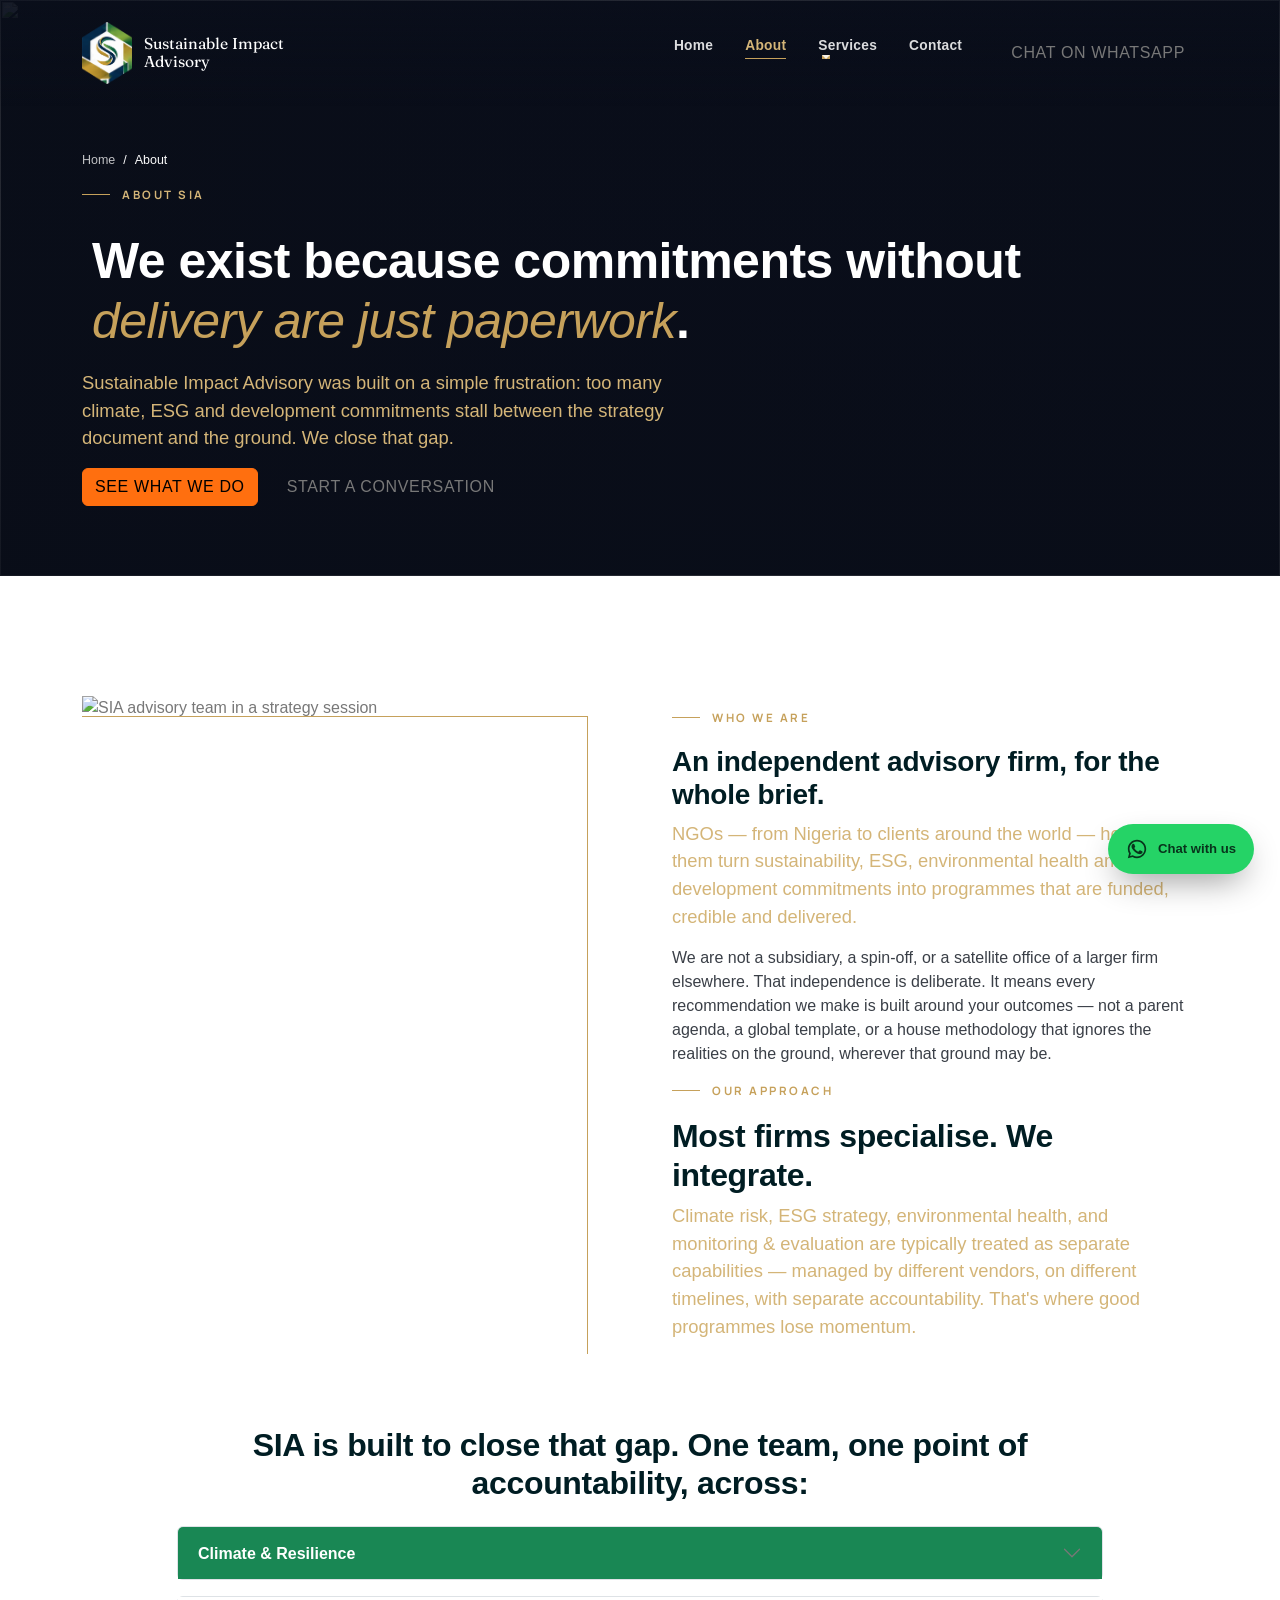
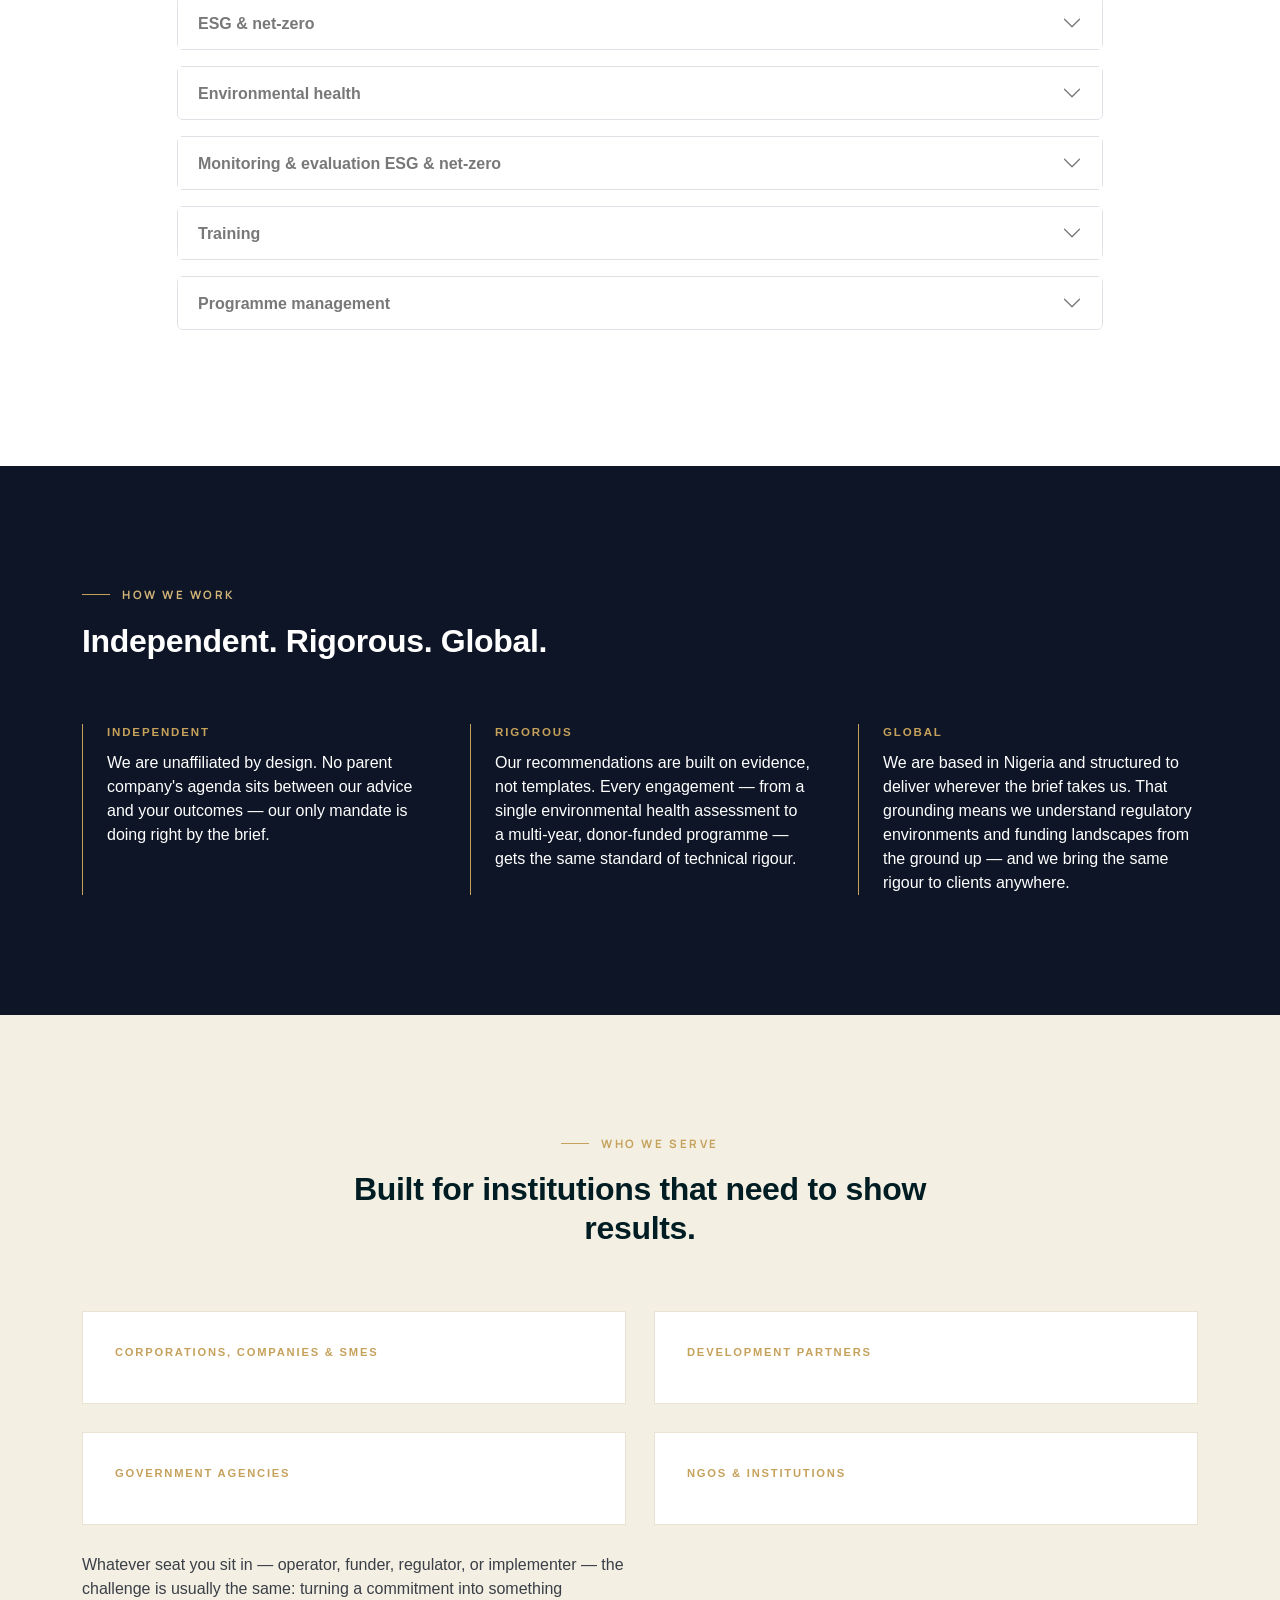
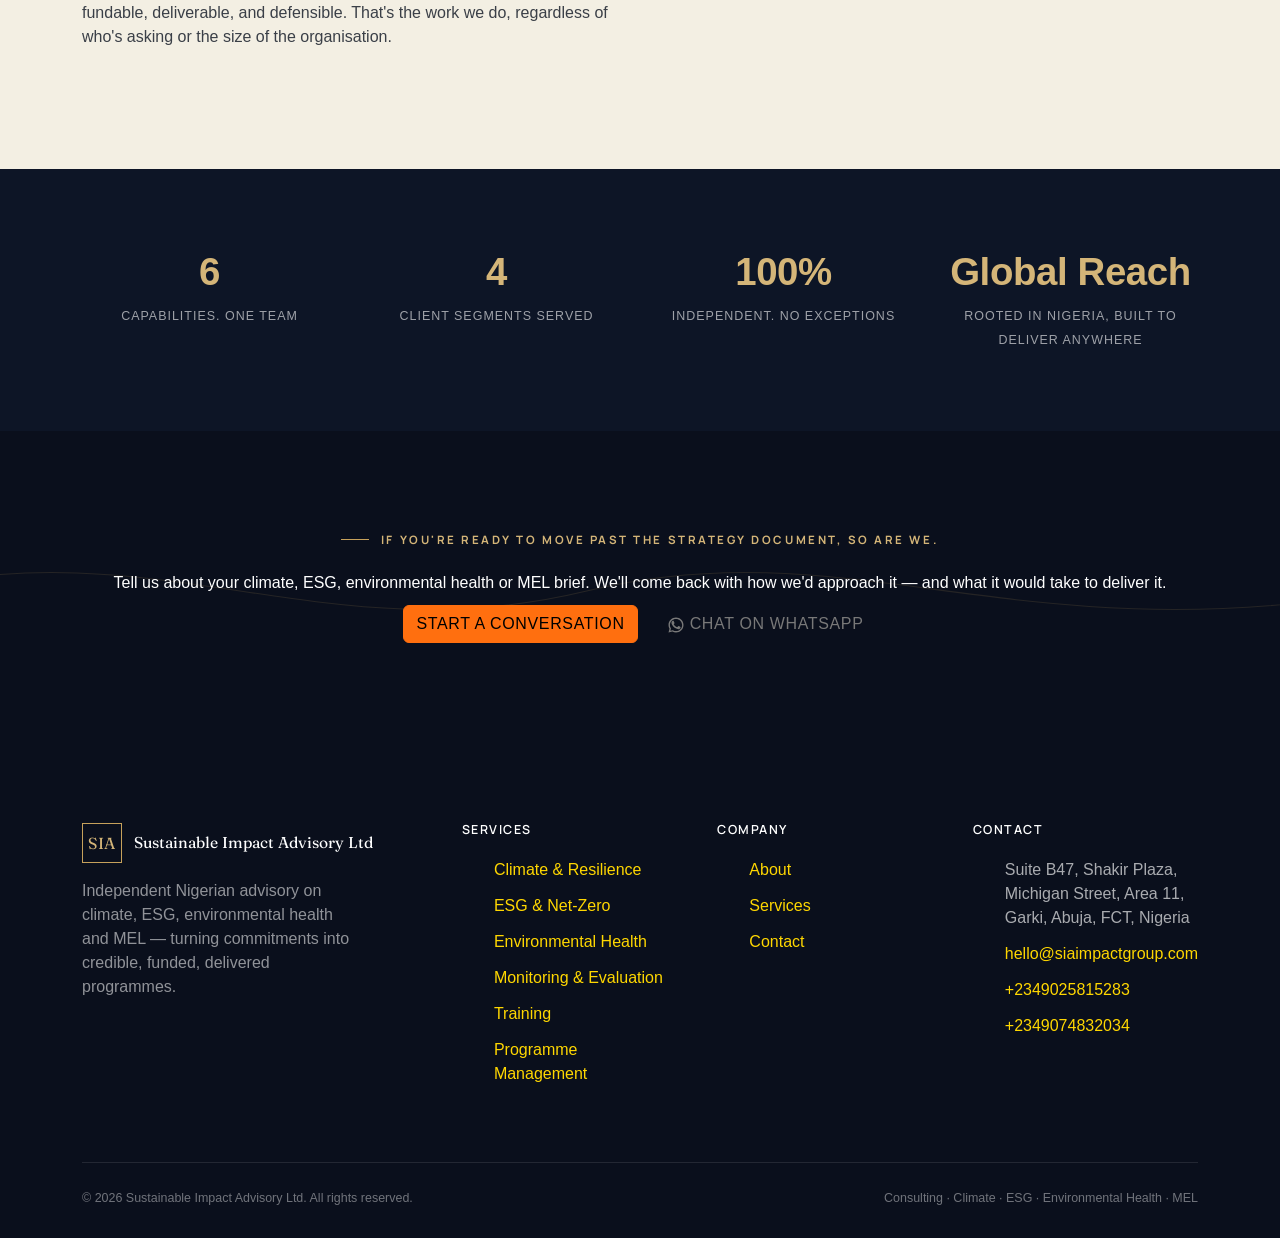
==== commit a9d33162: "all changes made" ====
--- a/about.html
+++ b/about.html
@@ -280,11 +280,13 @@
         <div class="info-card">
           <span class="tag">NGOs &amp; Institutions</span>
         </div>
-        <p class="contents">Whatever seat you sit in — operator, funder, regulator, or implementer — the challenge is usually the same: turning a commitment into something fundable, deliverable, and defensible. That's the work we do, regardless of who's asking or the size of the organisation.</p>
-      </div>
-    </div>
-  </section>
-   <section class="section-navy section-sm">
+        <p class="contents">Whatever seat you sit in — operator, funder, regulator, or implementer — the challenge is
+          usually the same: turning a commitment into something fundable, deliverable, and defensible. That's the work
+          we do, regardless of who's asking or the size of the organisation.</p>
+      </div>
+    </div>
+  </section>
+  <section class="section-navy section-sm">
     <div class="container">
       <div class="stat-row reveal">
         <div class="stat">
@@ -310,7 +312,8 @@
     </svg>
     <div class="container reveal">
       <div class="eyebrow center on-dark">If you're ready to move past the strategy document, so are we.</div>
-      <p class="cta11">Tell us about your climate, ESG, environmental health or MEL brief. We'll come back with how we'd approach it — and what it would take to deliver it.</p>
+      <p class="cta11">Tell us about your climate, ESG, environmental health or MEL brief. We'll come back with how we'd
+        approach it — and what it would take to deliver it.</p>
       <div class="cta-actions">
         <a href="contact.html" class="btn btn-primary">Start A Conversation</a>
         <a href="https://wa.me/2349074832034?text=Hello%20SIA%2C%20I%27d%20like%20to%20enquire%20about%20your%20services."
@@ -357,11 +360,10 @@
         <div class="footer-col">
           <h4>Contact</h4>
           <ul>
-            <li>Garki, Abuja, FCT, Nigeria</li>
-            <li><a href="mailto:aspatozii06@yahoo.co.uk">aspatozii06@yahoo.co.uk</a></li>
-            <li><a
-                href="https://wa.me/2349074832034?text=Hello%20SIA%2C%20I%27d%20like%20to%20enquire%20about%20your%20services."
-                target="_blank" rel="noopener">WhatsApp Us</a></li>
+            <li>Suite B47, Shakir Plaza, Michigan Street, Area 11, Garki, Abuja, FCT, Nigeria</li>
+            <li><a href="hello@siaimpactgroup.com">hello@siaimpactgroup.com</a></li>
+            <li><a href="tel:+2349074832034">+2349025815283</a></li>
+            <li><a href="tel:+2349074832034">+2349074832034</a></li>
           </ul>
         </div>
       </div>
--- a/css/style.css
+++ b/css/style.css
@@ -3,457 +3,2089 @@
    Palette: deep navy + brass gold + cream, editorial serif display
    ============================================================ */
 
-:root{
-  --navy-950:#0a0f1c;
-  --navy-900:#0d1526;
-  --navy-800:#142236;
-  --navy-700:#1c2e47;
-  --navy-600:#28405f;
-  --gold-500:#c6a15b;
-  --gold-400:#d4b578;
-  --gold-300:#e7d4a8;
-  --sage-600:#6e8f72;
-  --cream-50:#fbf9f3;
-  --cream-100:#f3efe3;
-  --cream-200:#eae3d1;
-  --ink-900:#15181d;
-  --ink-700:#3a3f47;
-  --ink-500:#666c76;
-  --white:#ffffff;
-
-  --font-display:'Fraunces', Georgia, serif;
-  --font-body:'Manrope', -apple-system, BlinkMacSystemFont, 'Segoe UI', sans-serif;
-
-  --container:1200px;
-  --radius:2px;
-  --ease:cubic-bezier(.22,.68,0,1);
-}
-
-*,*::before,*::after{box-sizing:border-box;}
-html{scroll-behavior:smooth;}
-@media (prefers-reduced-motion:reduce){
-  html{scroll-behavior:auto;}
-  *{animation-duration:.001ms !important;animation-iteration-count:1 !important;transition-duration:.001ms !important;}
-}
-
-body{
-  margin:0;
-  font-family:var(--font-body);
-  color:var(--ink-900);
-  background:var(--cream-50);
-  -webkit-font-smoothing:antialiased;
-  line-height:1.6;
-}
-
-img{max-width:100%;display:block;}
-a{color:inherit;text-decoration:none;}
-ul{margin:0;padding:0;list-style:none;}
-button{font-family:inherit;}
-
-.container{
-  max-width:var(--container);
-  margin:0 auto;
-  padding:0 32px;
-}
-
-h1,h2,h3,h4{
-  font-family:var(--font-display);
-  font-weight:600;
-  line-height:1.12;
-  margin:0;
-  letter-spacing:-0.01em;
-}
-h1{font-size:clamp(2.6rem,5.2vw,4.6rem);}
-h2{font-size:clamp(1.9rem,3.4vw,2.8rem);}
-h3{font-size:clamp(1.25rem,2vw,1.6rem);}
-em, .italic{font-style:italic;font-weight:400;color:var(--gold-500);}
-
-p{margin:0 0 1em;color:var(--ink-700);}
-p:last-child{margin-bottom:0;}
-
-.eyebrow{
-  display:flex;align-items:center;gap:12px;
-  font-family:var(--font-body);
-  font-size:.72rem;
-  font-weight:700;
-  letter-spacing:.22em;
-  text-transform:uppercase;
-  color:var(--gold-500);
-  margin-bottom:18px;
-}
-.eyebrow::before{content:'';width:28px;height:1px;background:var(--gold-500);display:inline-block;}
-.eyebrow.center{justify-content:center;}
-.eyebrow.on-dark{color:var(--gold-400);}
-
-.lede{font-size:1.15rem;color:var(--ink-700);max-width:640px;}
-.on-dark .lede,.on-dark p{color:rgba(255,255,255,.72);}
-.on-dark h2,.on-dark h3{color:var(--white);}
+:root {
+  --navy-950: #0a0f1c;
+  --navy-900: #0d1526;
+  --navy-800: #142236;
+  --navy-700: #1c2e47;
+  --navy-600: #28405f;
+  --gold-500: #c6a15b;
+  --gold-400: #d4b578;
+  --gold-300: #e7d4a8;
+  --sage-600: #6e8f72;
+  --cream-50: #fbf9f3;
+  --cream-100: #f3efe3;
+  --cream-200: #eae3d1;
+  --ink-900: #15181d;
+  --ink-700: #3a3f47;
+  --ink-500: #666c76;
+  --white: #ffffff;
+
+  --font-display: 'Fraunces', Georgia, serif;
+  --font-body: 'Manrope', -apple-system, BlinkMacSystemFont, 'Segoe UI', sans-serif;
+
+  --container: 1200px;
+  --radius: 2px;
+  --ease: cubic-bezier(.22, .68, 0, 1);
+}
+
+*,
+*::before,
+*::after {
+  box-sizing: border-box;
+}
+
+html {
+  scroll-behavior: smooth;
+}
+
+@media (prefers-reduced-motion:reduce) {
+  html {
+    scroll-behavior: auto;
+  }
+
+  * {
+    animation-duration: .001ms !important;
+    animation-iteration-count: 1 !important;
+    transition-duration: .001ms !important;
+  }
+}
+
+body {
+  margin: 0;
+  font-family: var(--font-body);
+  color: var(--ink-900);
+  background: var(--cream-50);
+  -webkit-font-smoothing: antialiased;
+  line-height: 1.6;
+}
+
+img {
+  max-width: 100%;
+  display: block;
+}
+
+a {
+  color: inherit;
+  text-decoration: none;
+}
+
+ul {
+  margin: 0;
+  padding: 0;
+  list-style: none;
+}
+
+button {
+  font-family: inherit;
+}
+
+.container {
+  max-width: var(--container);
+  margin: 0 auto;
+  padding: 0 32px;
+}
+
+h1,
+h2,
+h3,
+h4 {
+  font-family: var(--font-display);
+  font-weight: 600;
+  line-height: 1.12;
+  margin: 0;
+  letter-spacing: -0.01em;
+}
+
+h1 {
+  font-size: clamp(2.6rem, 5.2vw, 4.6rem);
+}
+
+h2 {
+  font-size: clamp(1.9rem, 3.4vw, 2.8rem);
+}
+
+h3 {
+  font-size: clamp(1.25rem, 2vw, 1.6rem);
+}
+
+em,
+.italic {
+  font-style: italic;
+  font-weight: 400;
+  color: var(--gold-500);
+}
+
+p {
+  margin: 0 0 1em;
+  color: var(--ink-700);
+}
+
+p:last-child {
+  margin-bottom: 0;
+}
+
+.eyebrow {
+  display: flex;
+  align-items: center;
+  gap: 12px;
+  font-family: var(--font-body);
+  font-size: .72rem;
+  font-weight: 700;
+  letter-spacing: .22em;
+  text-transform: uppercase;
+  color: var(--gold-500);
+  margin-bottom: 18px;
+}
+
+.eyebrow::before {
+  content: '';
+  width: 28px;
+  height: 1px;
+  background: var(--gold-500);
+  display: inline-block;
+}
+
+.eyebrow.center {
+  justify-content: center;
+}
+
+.eyebrow.on-dark {
+  color: var(--gold-400);
+}
+
+.lede {
+  font-size: 1.15rem;
+  color: var(--ink-700);
+  max-width: 640px;
+}
+
+.on-dark .lede,
+.on-dark p {
+  color: rgba(255, 255, 255, .72);
+}
+
+.on-dark h2,
+.on-dark h3 {
+  color: var(--white);
+}
 
 /* ---------- Buttons ---------- */
-.btn{
-  display:inline-flex;align-items:center;justify-content:center;gap:10px;
-  padding:15px 30px;
-  font-size:.86rem;
-  font-weight:700;
-  letter-spacing:.04em;
-  text-transform:uppercase;
-  border-radius:var(--radius);
-  border:1px solid transparent;
-  cursor:pointer;
-  transition:all .35s var(--ease);
-  white-space:nowrap;
-}
-.btn-primary{background:var(--gold-500);color:var(--navy-950);}
-.btn-primary:hover{background:var(--gold-400);transform:translateY(-2px);box-shadow:0 12px 24px -10px rgba(198,161,91,.55);}
-.btn-outline{border-color:rgba(255,255,255,.4);color:var(--white);background:transparent;}
-.btn-outline:hover{border-color:var(--gold-400);color:var(--gold-400);}
-.btn-dark-outline{border-color:rgba(21,24,29,.25);color:var(--ink-900);background:transparent;}
-.btn-dark-outline:hover{border-color:var(--navy-900);background:var(--navy-900);color:var(--white);}
-.btn-whatsapp{background:#25D366;color:#08341c;}
-.btn-whatsapp:hover{background:#2fe374;transform:translateY(-2px);}
-.btn svg{width:18px;height:18px;flex-shrink:0;}
+.btn {
+  display: inline-flex;
+  align-items: center;
+  justify-content: center;
+  gap: 10px;
+  padding: 15px 30px;
+  font-size: .86rem;
+  font-weight: 700;
+  letter-spacing: .04em;
+  text-transform: uppercase;
+  border-radius: var(--radius);
+  border: 1px solid transparent;
+  cursor: pointer;
+  transition: all .35s var(--ease);
+  white-space: nowrap;
+}
+
+.btn-primary {
+  background: var(--gold-500);
+  color: var(--navy-950);
+}
+
+.btn-primary:hover {
+  background: var(--gold-400);
+  transform: translateY(-2px);
+  box-shadow: 0 12px 24px -10px rgba(198, 161, 91, .55);
+}
+
+.btn-outline {
+  border-color: rgba(255, 255, 255, .4);
+  color: var(--white);
+  background: transparent;
+}
+
+.btn-outline:hover {
+  border-color: var(--gold-400);
+  color: var(--gold-400);
+}
+
+.btn-dark-outline {
+  border-color: rgba(21, 24, 29, .25);
+  color: var(--ink-900);
+  background: transparent;
+}
+
+.btn-dark-outline:hover {
+  border-color: var(--navy-900);
+  background: var(--navy-900);
+  color: var(--white);
+}
+
+.btn-whatsapp {
+  background: #25D366;
+  color: #08341c;
+}
+
+.btn-whatsapp:hover {
+  background: #2fe374;
+  transform: translateY(-2px);
+}
+
+.btn svg {
+  width: 18px;
+  height: 18px;
+  flex-shrink: 0;
+}
 
 /* ---------- Header / Nav ---------- */
-.site-header{
-  position:fixed;top:0;left:0;right:0;z-index:1000;
-  padding:22px 0;
-  transition:all .4s var(--ease);
-  background:linear-gradient(to bottom, rgba(10,15,28,.55), transparent);
+.site-header {
+  position: fixed;
+  top: 0;
+  left: 0;
+  right: 0;
+  z-index: 1000;
+  padding: 22px 0;
+  transition: all .4s var(--ease);
+  background: linear-gradient(to bottom, rgba(10, 15, 28, .55), transparent);
 }
 
 /* ---------- Logo ---------- */
 .logo img {
-    width: 50px;
-    height: auto;
+  width: 50px;
+  height: auto;
+  display: block;
+}
+
+.site-header.scrolled {
+  background: rgba(10, 15, 28, .94);
+  backdrop-filter: blur(10px);
+  padding: 14px 0;
+  box-shadow: 0 8px 30px -12px rgba(0, 0, 0, .4);
+}
+
+.site-header .container {
+  display: flex;
+  align-items: center;
+  justify-content: space-between;
+  gap: 24px;
+}
+
+.brand {
+  display: flex;
+  align-items: center;
+  gap: 12px;
+  color: var(--white);
+}
+
+.brand-mark {
+  width: 40px;
+  height: 40px;
+  border: 1px solid var(--gold-500);
+  display: flex;
+  align-items: center;
+  justify-content: center;
+  font-family: var(--font-display);
+  font-size: 1rem;
+  letter-spacing: .03em;
+  color: var(--gold-400);
+  flex-shrink: 0;
+}
+
+.brand-name {
+  font-family: var(--font-display);
+  font-size: 1rem;
+  line-height: 1.15;
+}
+
+.brand-name .full {
+  display: block;
+  font-size: .98rem;
+}
+
+.brand-name .sub {
+  display: block;
+  font-size: .62rem;
+  letter-spacing: .18em;
+  text-transform: uppercase;
+  color: var(--gold-400);
+  font-family: var(--font-body);
+  font-weight: 700;
+  margin-top: 2px;
+}
+
+.nav-main {
+  display: flex;
+  align-items: center;
+  gap: 36px;
+}
+
+.nav-links {
+  display: flex;
+  align-items: center;
+  gap: 32px;
+}
+
+.nav-links a {
+  color: rgba(255, 255, 255, .86);
+  font-size: .86rem;
+  font-weight: 600;
+  letter-spacing: .02em;
+  padding: 6px 0;
+  position: relative;
+}
+
+.nav-links a::after {
+  content: '';
+  position: absolute;
+  left: 0;
+  bottom: 0;
+  width: 0;
+  height: 1px;
+  background: var(--gold-500);
+  transition: width .3s var(--ease);
+}
+
+.nav-links a:hover::after,
+.nav-links a.active::after {
+  width: 100%;
+}
+
+.nav-links a.active {
+  color: var(--gold-400);
+}
+
+.nav-dropdown {
+  position: relative;
+}
+
+.nav-dropdown-panel {
+  position: absolute;
+  top: calc(100% + 18px);
+  left: 50%;
+  transform: translateX(-50%) translateY(8px);
+  background: var(--navy-900);
+  border: 1px solid rgba(198, 161, 91, .2);
+  min-width: 280px;
+  padding: 10px;
+  opacity: 0;
+  visibility: hidden;
+  transition: all .25s var(--ease);
+  box-shadow: 0 24px 50px -20px rgba(0, 0, 0, .6);
+}
+
+.nav-dropdown:hover .nav-dropdown-panel,
+.nav-dropdown:focus-within .nav-dropdown-panel {
+  opacity: 1;
+  visibility: visible;
+  transform: translateX(-50%) translateY(0);
+}
+
+.nav-dropdown-panel a {
+  display: block;
+  padding: 11px 14px;
+  font-size: .82rem;
+  color: rgba(255, 255, 255, .82);
+}
+
+.nav-dropdown-panel a::after {
+  display: none;
+}
+
+.nav-dropdown-panel a:hover {
+  background: rgba(198, 161, 91, .1);
+  color: var(--gold-400);
+}
+
+.nav-cta {
+  display: flex;
+  align-items: center;
+  gap: 18px;
+}
+
+.nav-toggle {
+  display: none;
+  background: none;
+  border: none;
+  color: var(--white);
+  cursor: pointer;
+  padding: 6px;
+}
+
+@media (max-width:960px) {
+  .nav-links {
+    position: fixed;
+    inset: 0 0 0 auto;
+    width: min(84vw, 360px);
+    height: 100vh;
+    background: var(--navy-950);
+    flex-direction: column;
+    align-items: flex-start;
+    padding: 110px 32px 40px;
+    gap: 6px;
+    transform: translateX(100%);
+    transition: transform .4s var(--ease);
+    overflow-y: auto;
+  }
+
+  .nav-links.open {
+    transform: translateX(0);
+  }
+
+  .nav-links a {
+    width: 100%;
+    padding: 14px 0;
+    font-size: 1.05rem;
+    border-bottom: 1px solid rgba(255, 255, 255, .08);
+  }
+
+  .nav-dropdown-panel {
+    position: static;
+    transform: none;
+    opacity: 1;
+    visibility: visible;
+    background: none;
+    border: none;
+    max-height: 0;
+    overflow: hidden;
+    padding: 0;
+    box-shadow: none;
+    transition: max-height .35s var(--ease);
+  }
+
+  .nav-dropdown.open .nav-dropdown-panel {
+    max-height: 400px;
+    padding: 4px 0 4px 16px;
+  }
+
+  .nav-toggle {
     display: block;
-}
-.site-header.scrolled{
-  background:rgba(10,15,28,.94);
-  backdrop-filter:blur(10px);
-  padding:14px 0;
-  box-shadow:0 8px 30px -12px rgba(0,0,0,.4);
-}
-.site-header .container{display:flex;align-items:center;justify-content:space-between;gap:24px;}
-.brand{display:flex;align-items:center;gap:12px;color:var(--white);}
-.brand-mark{
-  width:40px;height:40px;border:1px solid var(--gold-500);
-  display:flex;align-items:center;justify-content:center;
-  font-family:var(--font-display);font-size:1rem;letter-spacing:.03em;color:var(--gold-400);
-  flex-shrink:0;
-}
-.brand-name{font-family:var(--font-display);font-size:1rem;line-height:1.15;}
-.brand-name .full{display:block;font-size:.98rem;}
-.brand-name .sub{display:block;font-size:.62rem;letter-spacing:.18em;text-transform:uppercase;color:var(--gold-400);font-family:var(--font-body);font-weight:700;margin-top:2px;}
-
-.nav-main{display:flex;align-items:center;gap:36px;}
-.nav-links{display:flex;align-items:center;gap:32px;}
-.nav-links a{
-  color:rgba(255,255,255,.86);
-  font-size:.86rem;font-weight:600;letter-spacing:.02em;
-  padding:6px 0;position:relative;
-}
-.nav-links a::after{
-  content:'';position:absolute;left:0;bottom:0;width:0;height:1px;background:var(--gold-500);
-  transition:width .3s var(--ease);
-}
-.nav-links a:hover::after,.nav-links a.active::after{width:100%;}
-.nav-links a.active{color:var(--gold-400);}
-
-.nav-dropdown{position:relative;}
-.nav-dropdown-panel{
-  position:absolute;top:calc(100% + 18px);left:50%;transform:translateX(-50%) translateY(8px);
-  background:var(--navy-900);
-  border:1px solid rgba(198,161,91,.2);
-  min-width:280px;
-  padding:10px;
-  opacity:0;visibility:hidden;
-  transition:all .25s var(--ease);
-  box-shadow:0 24px 50px -20px rgba(0,0,0,.6);
-}
-.nav-dropdown:hover .nav-dropdown-panel,
-.nav-dropdown:focus-within .nav-dropdown-panel{
-  opacity:1;visibility:visible;transform:translateX(-50%) translateY(0);
-}
-.nav-dropdown-panel a{
-  display:block;padding:11px 14px;font-size:.82rem;color:rgba(255,255,255,.82);
-}
-.nav-dropdown-panel a::after{display:none;}
-.nav-dropdown-panel a:hover{background:rgba(198,161,91,.1);color:var(--gold-400);}
-
-.nav-cta{display:flex;align-items:center;gap:18px;}
-.nav-toggle{display:none;background:none;border:none;color:var(--white);cursor:pointer;padding:6px;}
-
-@media (max-width:960px){
-  .nav-links{
-    position:fixed;inset:0 0 0 auto;width:min(84vw,360px);height:100vh;
-    background:var(--navy-950);
-    flex-direction:column;align-items:flex-start;
-    padding:110px 32px 40px;gap:6px;
-    transform:translateX(100%);transition:transform .4s var(--ease);
-    overflow-y:auto;
-  }
-  .nav-links.open{transform:translateX(0);}
-  .nav-links a{width:100%;padding:14px 0;font-size:1.05rem;border-bottom:1px solid rgba(255,255,255,.08);}
-  .nav-dropdown-panel{
-    position:static;transform:none;opacity:1;visibility:visible;background:none;border:none;
-    max-height:0;overflow:hidden;padding:0;box-shadow:none;transition:max-height .35s var(--ease);
-  }
-  .nav-dropdown.open .nav-dropdown-panel{max-height:400px;padding:4px 0 4px 16px;}
-  .nav-toggle{display:block;}
-  .nav-cta .btn-outline{display:none;}
+  }
+
+  .nav-cta .btn-outline {
+    display: none;
+  }
 }
 
 /* ---------- Hero ---------- */
-.hero{
-  position:relative;
-  height:100vh;
-  min-height:640px;
-  width:100%;
-  display:flex;
-  align-items:center;
-  overflow:hidden;
-  background:var(--navy-950);
-}
-.hero-media{position:absolute;inset:0;width:100%;height:100%;}
-.hero-media video, .hero-media img{
-  width:100%;height:100%;object-fit:cover;object-position:center;
-}
-.hero-scrim{
-  position:absolute;inset:0;
+.hero {
+  position: relative;
+  height: 100vh;
+  min-height: 640px;
+  width: 100%;
+  display: flex;
+  align-items: center;
+  overflow: hidden;
+  background: var(--navy-950);
+}
+
+.hero-media {
+  position: absolute;
+  inset: 0;
+  width: 100%;
+  height: 100%;
+}
+
+.hero-media video,
+.hero-media img {
+  width: 100%;
+  height: 100%;
+  object-fit: cover;
+  object-position: center;
+}
+
+.hero-scrim {
+  position: absolute;
+  inset: 0;
   background:
-    linear-gradient(180deg, rgba(9,13,24,.55) 0%, rgba(9,13,24,.42) 38%, rgba(9,13,24,.78) 100%),
-    linear-gradient(90deg, rgba(9,13,24,.72) 0%, rgba(9,13,24,.24) 55%, rgba(9,13,24,.6) 100%);
-}
-.hero-contour{position:absolute;inset:0;opacity:.35;mix-blend-mode:screen;pointer-events:none;}
-
-.hero-inner{position:relative;z-index:2;width:100%;}
-.hero-content{max-width:760px;color:var(--white);}
-.hero-content h1{color:var(--white);margin-bottom:22px;}
-.hero-content .lede{color:rgba(255,255,255,.8);font-size:1.18rem;margin-bottom:34px;}
-.hero-actions{display:flex;gap:16px;flex-wrap:wrap;}
-
-.hero-slides{position:relative;min-height:100%;}
-.hero-slide{
-  position:absolute;inset:0;
-  opacity:0;visibility:hidden;
-  transform:translateY(14px);
-  transition:opacity .9s var(--ease), transform .9s var(--ease);
-}
-.hero-slide.is-active{opacity:1;visibility:visible;transform:translateY(0);position:relative;}
-
-.hero-dots{
-  position:absolute;left:32px;bottom:36px;z-index:3;
-  display:flex;gap:10px;align-items:center;
-}
-.hero-dots button{
-  width:34px;height:2px;background:rgba(255,255,255,.32);border:none;padding:0;cursor:pointer;
-  transition:background .3s;
-}
-.hero-dots button.is-active{background:var(--gold-500);}
-
-.hero-scrollcue{
-  position:absolute;right:36px;bottom:38px;z-index:3;
-  color:rgba(255,255,255,.6);
-  display:flex;flex-direction:column;align-items:center;gap:10px;
-  font-size:.65rem;letter-spacing:.22em;text-transform:uppercase;
-}
-.hero-scrollcue .line{width:1px;height:38px;background:linear-gradient(to bottom, var(--gold-400), transparent);animation:scrollcue 2.4s infinite var(--ease);}
-@keyframes scrollcue{0%{transform:scaleY(0);transform-origin:top;}50%{transform:scaleY(1);transform-origin:top;}50.01%{transform-origin:bottom;}100%{transform:scaleY(0);transform-origin:bottom;}}
-
-@media (max-width:640px){
-  .hero{min-height:560px;}
-  .hero-scrollcue{display:none;}
+    linear-gradient(180deg, rgba(9, 13, 24, .55) 0%, rgba(9, 13, 24, .42) 38%, rgba(9, 13, 24, .78) 100%),
+    linear-gradient(90deg, rgba(9, 13, 24, .72) 0%, rgba(9, 13, 24, .24) 55%, rgba(9, 13, 24, .6) 100%);
+}
+
+.hero-contour {
+  position: absolute;
+  inset: 0;
+  opacity: .35;
+  mix-blend-mode: screen;
+  pointer-events: none;
+}
+
+.hero-inner {
+  position: relative;
+  z-index: 2;
+  width: 100%;
+}
+
+.hero-content {
+  max-width: 760px;
+  color: var(--white);
+}
+
+.hero-content h1 {
+  color: var(--white);
+  margin-bottom: 22px;
+}
+
+.hero-content .lede {
+  color: rgba(255, 255, 255, .8);
+  font-size: 1.18rem;
+  margin-bottom: 34px;
+}
+
+.hero-actions {
+  display: flex;
+  gap: 16px;
+  flex-wrap: wrap;
+}
+
+.hero-slides {
+  position: relative;
+  min-height: 100%;
+}
+
+.hero-slide {
+  position: absolute;
+  inset: 0;
+  opacity: 0;
+  visibility: hidden;
+  transform: translateY(14px);
+  transition: opacity .9s var(--ease), transform .9s var(--ease);
+}
+
+.hero-slide.is-active {
+  opacity: 1;
+  visibility: visible;
+  transform: translateY(0);
+  position: relative;
+}
+
+.hero-dots {
+  position: absolute;
+  left: 32px;
+  bottom: 36px;
+  z-index: 3;
+  display: flex;
+  gap: 10px;
+  align-items: center;
+}
+
+.hero-dots button {
+  width: 34px;
+  height: 2px;
+  background: rgba(255, 255, 255, .32);
+  border: none;
+  padding: 0;
+  cursor: pointer;
+  transition: background .3s;
+}
+
+.hero-dots button.is-active {
+  background: var(--gold-500);
+}
+
+.hero-scrollcue {
+  position: absolute;
+  right: 36px;
+  bottom: 38px;
+  z-index: 3;
+  color: rgba(255, 255, 255, .6);
+  display: flex;
+  flex-direction: column;
+  align-items: center;
+  gap: 10px;
+  font-size: .65rem;
+  letter-spacing: .22em;
+  text-transform: uppercase;
+}
+
+.hero-scrollcue .line {
+  width: 1px;
+  height: 38px;
+  background: linear-gradient(to bottom, var(--gold-400), transparent);
+  animation: scrollcue 2.4s infinite var(--ease);
+}
+
+@keyframes scrollcue {
+  0% {
+    transform: scaleY(0);
+    transform-origin: top;
+  }
+
+  50% {
+    transform: scaleY(1);
+    transform-origin: top;
+  }
+
+  50.01% {
+    transform-origin: bottom;
+  }
+
+  100% {
+    transform: scaleY(0);
+    transform-origin: bottom;
+  }
+}
+
+@media (max-width:640px) {
+  .hero {
+    min-height: 560px;
+  }
+
+  .hero-scrollcue {
+    display: none;
+  }
 }
 
 /* ---------- Page hero (inner pages) ---------- */
-.page-hero{
-  position:relative;min-height:64vh;display:flex;align-items:flex-end;
-  background:var(--navy-950);overflow:hidden;
-}
-.page-hero .hero-media img{width:100%;height:100%;object-fit:cover;}
-.page-hero-content{position:relative;z-index:2;color:var(--white);padding-bottom:70px;max-width:820px;}
-.page-hero-content h1{color:var(--white);}
-.breadcrumb{display:flex;gap:8px;align-items:center;font-size:.78rem;color:rgb(252, 252, 252);margin-bottom:18px;}
-.breadcrumb a{color:rgba(255,255,255,.75);}
-.breadcrumb a:hover{color:var(--gold-400);}
+.page-hero {
+  position: relative;
+  min-height: 64vh;
+  display: flex;
+  align-items: flex-end;
+  background: var(--navy-950);
+  overflow: hidden;
+}
+
+.page-hero .hero-media img {
+  width: 100%;
+  height: 100%;
+  object-fit: cover;
+}
+
+.page-hero-content {
+  position: relative;
+  z-index: 2;
+  color: var(--white);
+  padding-bottom: 70px;
+  max-width: 820px;
+}
+
+.page-hero-content h1 {
+  color: var(--white);
+}
+
+.breadcrumb {
+  display: flex;
+  gap: 8px;
+  align-items: center;
+  font-size: .78rem;
+  color: rgb(252, 252, 252);
+  margin-bottom: 18px;
+}
+
+.breadcrumb a {
+  color: rgba(255, 255, 255, .75);
+}
+
+.breadcrumb a:hover {
+  color: var(--gold-400);
+}
 
 /* ---------- Sections ---------- */
-.section{padding:120px 0;}
-.section-sm{padding:80px 0;}
-.section-dark{background:var(--navy-950);color:var(--white);position:relative;overflow:hidden;}
-.section-navy{background:var(--navy-900);color:var(--gold-400);position:relative;overflow:hidden;}
-.section-cream{background:var(--cream-100);}
-.section-white{background:var(--white);}
-.section-header{max-width:640px;margin-bottom:64px;}
-.section-header.center{margin-left:auto;margin-right:auto;text-align:center;}
-
-.contour-bg{position:absolute;inset:0;opacity:.14;pointer-events:none;}
-.section-dark .contour-bg,.section-navy .contour-bg{opacity:.16;}
+.section {
+  padding: 120px 0;
+}
+
+.section-sm {
+  padding: 80px 0;
+}
+
+.section-dark {
+  background: var(--navy-950);
+  color: var(--white);
+  position: relative;
+  overflow: hidden;
+}
+
+.section-navy {
+  background: var(--navy-900);
+  color: var(--gold-400);
+  position: relative;
+  overflow: hidden;
+}
+
+.section-cream {
+  background: var(--cream-100);
+}
+
+.section-white {
+  background: var(--white);
+}
+
+.section-header {
+  max-width: 640px;
+  margin-bottom: 64px;
+}
+
+.section-header.center {
+  margin-left: auto;
+  margin-right: auto;
+  text-align: center;
+}
+
+.contour-bg {
+  position: absolute;
+  inset: 0;
+  opacity: .14;
+  pointer-events: none;
+}
+
+.section-dark .contour-bg,
+.section-navy .contour-bg {
+  opacity: .16;
+}
 
 /* ---------- Services grid ---------- */
-.services-grid{
-  display:grid;grid-template-columns:repeat(3,1fr);gap:1px;
-  background:rgba(198,161,91,.25);
-  border:1px solid rgba(198,161,91,.25);
-}
-.service-card{
-  background:var(--navy-900);
-  padding:44px 36px;
-  display:flex;flex-direction:column;gap:16px;
-  transition:background .4s var(--ease);
-  position:relative;
-}
-.service-card:hover{background:var(--navy-800);}
-.service-card .num{font-family:var(--font-display);font-style:italic;color:var(--gold-500);font-size:.95rem;}
-.service-card h3{color:var(--white);}
-.service-card p{color:rgba(255,255,255,.65);font-size:.95rem;}
-.service-card .go{
-  margin-top:auto;display:inline-flex;align-items:center;gap:8px;color:var(--gold-400);
-  font-size:.78rem;font-weight:700;letter-spacing:.06em;text-transform:uppercase;
-}
-.service-card .go svg{width:14px;height:14px;transition:transform .3s var(--ease);}
-.service-card:hover .go svg{transform:translateX(4px);}
-@media (max-width:900px){.services-grid{grid-template-columns:repeat(2,1fr);}}
-@media (max-width:640px){.services-grid{grid-template-columns:1fr;}}
+.services-grid {
+  display: grid;
+  grid-template-columns: repeat(3, 1fr);
+  gap: 1px;
+  background: rgba(198, 161, 91, .25);
+  border: 1px solid rgba(198, 161, 91, .25);
+}
+
+.service-card {
+  background: var(--navy-900);
+  padding: 44px 36px;
+  display: flex;
+  flex-direction: column;
+  gap: 16px;
+  transition: background .4s var(--ease);
+  position: relative;
+}
+
+.service-card:hover {
+  background: var(--navy-800);
+}
+
+.service-card .num {
+  font-family: var(--font-display);
+  font-style: italic;
+  color: var(--gold-500);
+  font-size: .95rem;
+}
+
+.service-card h3 {
+  color: var(--white);
+}
+
+.service-card p {
+  color: rgba(255, 255, 255, .65);
+  font-size: .95rem;
+}
+
+.service-card .go {
+  margin-top: auto;
+  display: inline-flex;
+  align-items: center;
+  gap: 8px;
+  color: var(--gold-400);
+  font-size: .78rem;
+  font-weight: 700;
+  letter-spacing: .06em;
+  text-transform: uppercase;
+}
+
+.service-card .go svg {
+  width: 14px;
+  height: 14px;
+  transition: transform .3s var(--ease);
+}
+
+.service-card:hover .go svg {
+  transform: translateX(4px);
+}
+
+@media (max-width:900px) {
+  .services-grid {
+    grid-template-columns: repeat(2, 1fr);
+  }
+}
+
+@media (max-width:640px) {
+  .services-grid {
+    grid-template-columns: 1fr;
+  }
+}
 
 /* ---------- Pillars / why us ---------- */
-.pillars{display:grid;grid-template-columns:repeat(3,1fr);gap:48px;}
-.pillar{border-left:1px solid var(--gold-500);padding-left:24px;}
-.pillar .tag{font-size:.72rem;font-weight:700;letter-spacing:.16em;text-transform:uppercase;color:var(--gold-500);display:block;margin-bottom:10px;}
-@media (max-width:800px){.pillars{grid-template-columns:1fr;gap:36px;}}
+.pillars {
+  display: grid;
+  grid-template-columns: repeat(3, 1fr);
+  gap: 48px;
+}
+
+.pillar {
+  border-left: 1px solid var(--gold-500);
+  padding-left: 24px;
+}
+
+.pillar .tag {
+  font-size: .72rem;
+  font-weight: 700;
+  letter-spacing: .16em;
+  text-transform: uppercase;
+  color: var(--gold-500);
+  display: block;
+  margin-bottom: 10px;
+}
+
+@media (max-width:800px) {
+  .pillars {
+    grid-template-columns: 1fr;
+    gap: 36px;
+  }
+}
 
 /* ---------- Serves strip ---------- */
-.serves-strip{display:flex;flex-wrap:wrap;gap:0;border-top:1px solid rgba(255,255,255,.12);}
-.serves-item{flex:1 1 200px;padding:30px 0;border-right:1px solid rgba(255,255,255,.12);padding-right:24px;}
-.serves-item:last-child{border-right:none;}
-.serves-item .tag{font-size:.68rem;letter-spacing:.18em;text-transform:uppercase;color:var(--gold-400);display:block;margin-bottom:8px;}
-.serves-item strong{font-family:var(--font-display);font-weight:600;font-size:1.15rem;color:var(--white);}
+.serves-strip {
+  display: flex;
+  flex-wrap: wrap;
+  gap: 0;
+  border-top: 1px solid rgba(255, 255, 255, .12);
+}
+
+.serves-item {
+  flex: 1 1 200px;
+  padding: 30px 0;
+  border-right: 1px solid rgba(255, 255, 255, .12);
+  padding-right: 24px;
+}
+
+.serves-item:last-child {
+  border-right: none;
+}
+
+.serves-item .tag {
+  font-size: .68rem;
+  letter-spacing: .18em;
+  text-transform: uppercase;
+  color: var(--gold-400);
+  display: block;
+  margin-bottom: 8px;
+}
+
+.serves-item strong {
+  font-family: var(--font-display);
+  font-weight: 600;
+  font-size: 1.15rem;
+  color: var(--white);
+}
 
 /* ---------- Split / media blocks ---------- */
-.split{display:grid;grid-template-columns:1fr 1fr;gap:64px;align-items:center;}
-.split.reverse .split-media{order:2;}
-.split-media{position:relative;}
-.split-media img{width:100%;height:100%;object-fit:cover;aspect-ratio:4/5;}
-.split-media::before{
-  content:'';position:absolute;top:20px;left:-20px;right:20px;bottom:-20px;
-  border:1px solid var(--gold-500);z-index:-1;
-}
-@media (max-width:860px){
-  .split{grid-template-columns:1fr;gap:40px;}
-  .split.reverse .split-media{order:0;}
-  .split-media::before{display:none;}
-}
-
-.check-list li{
-  display:flex;gap:14px;align-items:flex-start;padding:14px 0;border-top:1px solid rgba(0,0,0,.08);
-}
-.on-dark .check-list li{border-top-color:rgba(255,255,255,.12);}
-.check-list li:last-child{padding-bottom:0;}
-.check-list svg{width:18px;height:18px;flex-shrink:0;margin-top:3px;color:var(--gold-500);}
+.split {
+  display: grid;
+  grid-template-columns: 1fr 1fr;
+  gap: 64px;
+  align-items: center;
+}
+
+.split.reverse .split-media {
+  order: 2;
+}
+
+.split-media {
+  position: relative;
+}
+
+.split-media img {
+  width: 100%;
+  height: 100%;
+  object-fit: cover;
+  aspect-ratio: 4/5;
+}
+
+.split-media::before {
+  content: '';
+  position: absolute;
+  top: 20px;
+  left: -20px;
+  right: 20px;
+  bottom: -20px;
+  border: 1px solid var(--gold-500);
+  z-index: -1;
+}
+
+@media (max-width:860px) {
+  .split {
+    grid-template-columns: 1fr;
+    gap: 40px;
+  }
+
+  .split.reverse .split-media {
+    order: 0;
+  }
+
+  .split-media::before {
+    display: none;
+  }
+}
+
+.check-list li {
+  display: flex;
+  gap: 14px;
+  align-items: flex-start;
+  padding: 14px 0;
+  border-top: 1px solid rgba(0, 0, 0, .08);
+}
+
+.on-dark .check-list li {
+  border-top-color: rgba(255, 255, 255, .12);
+}
+
+.check-list li:last-child {
+  padding-bottom: 0;
+}
+
+.check-list svg {
+  width: 18px;
+  height: 18px;
+  flex-shrink: 0;
+  margin-top: 3px;
+  color: var(--gold-500);
+}
 
 /* ---------- Process steps ---------- */
-.process{display:grid;grid-template-columns:repeat(4,1fr);gap:1px;background:rgba(0,0,0,.08);}
-.process-step{background:var(--cream-50);padding:36px 28px;}
-.process-step .step-index{font-family:var(--font-display);font-style:italic;font-size:1.6rem;color:var(--gold-500);display:block;margin-bottom:14px;}
-@media (max-width:900px){.process{grid-template-columns:repeat(2,1fr);}}
-@media (max-width:560px){.process{grid-template-columns:1fr;}}
+.process {
+  display: grid;
+  grid-template-columns: repeat(4, 1fr);
+  gap: 1px;
+  background: rgba(0, 0, 0, .08);
+}
+
+.process-step {
+  background: var(--cream-50);
+  padding: 36px 28px;
+}
+
+.process-step .step-index {
+  font-family: var(--font-display);
+  font-style: italic;
+  font-size: 1.6rem;
+  color: var(--gold-500);
+  display: block;
+  margin-bottom: 14px;
+}
+
+@media (max-width:900px) {
+  .process {
+    grid-template-columns: repeat(2, 1fr);
+  }
+}
+
+@media (max-width:560px) {
+  .process {
+    grid-template-columns: 1fr;
+  }
+}
 
 /* ---------- Stats ---------- */
-.stat-row{display:grid;grid-template-columns:repeat(4,1fr);gap:32px;text-align:center;}
-.stat-row .stat h3{color:var(--gold-400);font-size:clamp(1.8rem,3vw,2.6rem);}
-.stat-row .stat span{font-size:.78rem;letter-spacing:.08em;color:rgba(255,255,255,.6);text-transform:uppercase;}
-@media (max-width:700px){.stat-row{grid-template-columns:repeat(2,1fr);row-gap:36px;}}
+.stat-row {
+  display: grid;
+  grid-template-columns: repeat(4, 1fr);
+  gap: 32px;
+  text-align: center;
+}
+
+.stat-row .stat h3 {
+  color: var(--gold-400);
+  font-size: clamp(1.8rem, 3vw, 2.6rem);
+}
+
+.stat-row .stat span {
+  font-size: .78rem;
+  letter-spacing: .08em;
+  color: rgba(255, 255, 255, .6);
+  text-transform: uppercase;
+}
+
+@media (max-width:700px) {
+  .stat-row {
+    grid-template-columns: repeat(2, 1fr);
+    row-gap: 36px;
+  }
+}
 
 /* ---------- CTA banner ---------- */
-.cta-banner{
-  position:relative;padding:100px 0;background:var(--navy-950);color:var(--white);
-  text-align:center;overflow:hidden;
-}
-.cta-banner h2{color:var(--white);max-width:720px;margin:0 auto 30px;}
-.cta-actions{display:flex;justify-content:center;gap:16px;flex-wrap:wrap;}
+.cta-banner {
+  position: relative;
+  padding: 100px 0;
+  background: var(--navy-950);
+  color: var(--white);
+  text-align: center;
+  overflow: hidden;
+}
+
+.cta-banner h2 {
+  color: var(--white);
+  max-width: 720px;
+  margin: 0 auto 30px;
+}
+
+.cta-actions {
+  display: flex;
+  justify-content: center;
+  gap: 16px;
+  flex-wrap: wrap;
+}
 
 /* ---------- Team / office cards ---------- */
-.info-cards{display:grid;grid-template-columns:repeat(2,1fr);gap:24px;}
-.info-card{background:var(--white);border:1px solid var(--cream-200);padding:32px;}
-.info-card .tag{color:var(--gold-500);font-size:.7rem;letter-spacing:.16em;text-transform:uppercase;font-weight:700;display:block;margin-bottom:10px;}
-@media (max-width:700px){.info-cards{grid-template-columns:1fr;}}
+.info-cards {
+  display: grid;
+  grid-template-columns: repeat(2, 1fr);
+  gap: 24px;
+}
+
+.info-card {
+  background: var(--white);
+  border: 1px solid var(--cream-200);
+  padding: 32px;
+}
+
+.info-card .tag {
+  color: var(--gold-500);
+  font-size: .7rem;
+  letter-spacing: .16em;
+  text-transform: uppercase;
+  font-weight: 700;
+  display: block;
+  margin-bottom: 10px;
+}
+
+@media (max-width:700px) {
+  .info-cards {
+    grid-template-columns: 1fr;
+  }
+}
 
 /* ---------- Footer ---------- */
-.site-footer{background:var(--navy-950);color:rgba(255,255,255,.65);padding:80px 0 30px;}
-.footer-top{display:grid;grid-template-columns:1.6fr 1fr 1fr 1fr;gap:48px;padding-bottom:60px;border-bottom:1px solid rgba(255,255,255,.1);}
-.footer-brand p{color:rgba(255,255,255,.55);max-width:280px;margin-top:16px;}
-.footer-col h4{color:var(--white);font-size:.78rem;letter-spacing:.12em;text-transform:uppercase;font-family:var(--font-body);margin-bottom:20px;}
-.footer-col ul li{margin-bottom:12px;}
-.footer-col a:hover{color:var(--gold-400);}
-.footer-bottom{display:flex;justify-content:space-between;align-items:center;padding-top:26px;font-size:.78rem;flex-wrap:wrap;gap:12px;color:rgba(255,255,255,.42);}
-@media (max-width:860px){.footer-top{grid-template-columns:1fr 1fr;row-gap:36px;}}
-@media (max-width:560px){.footer-top{grid-template-columns:1fr;}}
+.site-footer {
+  background: var(--navy-950);
+  color: rgba(255, 255, 255, .65);
+  padding: 80px 0 30px;
+}
+
+.footer-top {
+  display: grid;
+  grid-template-columns: 1.6fr 1fr 1fr 1fr;
+  gap: 48px;
+  padding-bottom: 60px;
+  border-bottom: 1px solid rgba(255, 255, 255, .1);
+}
+
+.footer-brand p {
+  color: rgba(255, 255, 255, .55);
+  max-width: 280px;
+  margin-top: 16px;
+}
+
+.footer-col h4 {
+  color: var(--white);
+  font-size: .78rem;
+  letter-spacing: .12em;
+  text-transform: uppercase;
+  font-family: var(--font-body);
+  margin-bottom: 20px;
+}
+
+.footer-col ul li {
+  margin-bottom: 12px;
+}
+
+.footer-col a:hover {
+  color: var(--gold-400);
+}
+
+.footer-bottom {
+  display: flex;
+  justify-content: space-between;
+  align-items: center;
+  padding-top: 26px;
+  font-size: .78rem;
+  flex-wrap: wrap;
+  gap: 12px;
+  color: rgba(255, 255, 255, .42);
+}
+
+@media (max-width:860px) {
+  .footer-top {
+    grid-template-columns: 1fr 1fr;
+    row-gap: 36px;
+  }
+}
+
+@media (max-width:560px) {
+  .footer-top {
+    grid-template-columns: 1fr;
+  }
+}
 
 /* ---------- WhatsApp float ---------- */
-.wa-float{
-  position:fixed;right:26px;bottom:26px;z-index:900;
-  display:flex;align-items:center;gap:10px;
-  background:#25D366;color:#08341c;
-  padding:14px 18px;border-radius:40px;
-  box-shadow:0 14px 34px -10px rgba(0,0,0,.45);
-  font-size:.82rem;font-weight:700;
-  transition:transform .3s var(--ease), box-shadow .3s var(--ease);
-}
-.wa-float:hover{transform:translateY(-3px);box-shadow:0 18px 40px -8px rgba(0,0,0,.5);}
-.wa-float svg{width:22px;height:22px;flex-shrink:0;}
-.wa-float .wa-label{white-space:nowrap;}
-@media (max-width:560px){
-  .wa-float .wa-label{display:none;}
-  .wa-float{padding:14px;border-radius:50%;}
+.wa-float {
+  position: fixed;
+  right: 26px;
+  bottom: 26px;
+  z-index: 900;
+  display: flex;
+  align-items: center;
+  gap: 10px;
+  background: #25D366;
+  color: #08341c;
+  padding: 14px 18px;
+  border-radius: 40px;
+  box-shadow: 0 14px 34px -10px rgba(0, 0, 0, .45);
+  font-size: .82rem;
+  font-weight: 700;
+  transition: transform .3s var(--ease), box-shadow .3s var(--ease);
+}
+
+.wa-float:hover {
+  transform: translateY(-3px);
+  box-shadow: 0 18px 40px -8px rgba(0, 0, 0, .5);
+}
+
+.wa-float svg {
+  width: 22px;
+  height: 22px;
+  flex-shrink: 0;
+}
+
+.wa-float .wa-label {
+  white-space: nowrap;
+}
+
+@media (max-width:560px) {
+  .wa-float .wa-label {
+    display: none;
+  }
+
+  .wa-float {
+    padding: 14px;
+    border-radius: 50%;
+  }
 }
 
 /* ---------- Reveal animation ---------- */
-.reveal{opacity:0;transform:translateY(26px);transition:opacity .8s var(--ease), transform .8s var(--ease);}
-.reveal.in-view{opacity:1;transform:translateY(0);}
-.reveal-delay-1.in-view{transition-delay:.1s;}
-.reveal-delay-2.in-view{transition-delay:.2s;}
-.reveal-delay-3.in-view{transition-delay:.3s;}
-.reveal-delay-4.in-view{transition-delay:.4s;}
-.reveal-delay-5.in-view{transition-delay:.5s;}
+.reveal {
+  opacity: 0;
+  transform: translateY(26px);
+  transition: opacity .8s var(--ease), transform .8s var(--ease);
+}
+
+.reveal.in-view {
+  opacity: 1;
+  transform: translateY(0);
+}
+
+.reveal-delay-1.in-view {
+  transition-delay: .1s;
+}
+
+.reveal-delay-2.in-view {
+  transition-delay: .2s;
+}
+
+.reveal-delay-3.in-view {
+  transition-delay: .3s;
+}
+
+.reveal-delay-4.in-view {
+  transition-delay: .4s;
+}
+
+.reveal-delay-5.in-view {
+  transition-delay: .5s;
+}
 
 /* ---------- Marquee (serves clients ticker on light bg) ---------- */
-.divider-gold{width:60px;height:1px;background:var(--gold-500);margin:0 auto 26px;}
+.divider-gold {
+  width: 60px;
+  height: 1px;
+  background: var(--gold-500);
+  margin: 0 auto 26px;
+}
 
 /* ---------- Misc ---------- */
-.tag-pill{
-  display:inline-block;border:1px solid rgba(198,161,91,.5);color:var(--gold-500);
-  font-size:.68rem;letter-spacing:.1em;text-transform:uppercase;padding:6px 14px;font-weight:700;
-}
-.grid-2{display:grid;grid-template-columns:1fr 1fr;gap:28px;}
-@media (max-width:700px){.grid-2{grid-template-columns:1fr;}}
-
-.image-card{position:relative;overflow:hidden;}
-.image-card img{transition:transform .8s var(--ease);}
-.image-card:hover img{transform:scale(1.06);}
-
-.serves-band {
- padding:10px 110px;}
-
- @media (max-width: 768px) {
-    .serves-band h2 {
-        white-space: nowrap;
-    }
-}
-
-.serves-band h2 {padding: 10px; font-family: 11px;}
+.tag-pill {
+  display: inline-block;
+  border: 1px solid rgba(198, 161, 91, .5);
+  color: var(--gold-500);
+  font-size: .68rem;
+  letter-spacing: .1em;
+  text-transform: uppercase;
+  padding: 6px 14px;
+  font-weight: 700;
+}
+
+.grid-2 {
+  display: grid;
+  grid-template-columns: 1fr 1fr;
+  gap: 28px;
+}
+
+@media (max-width:700px) {
+  .grid-2 {
+    grid-template-columns: 1fr;
+  }
+}
+
+.image-card {
+  position: relative;
+  overflow: hidden;
+}
+
+.image-card img {
+  transition: transform .8s var(--ease);
+}
+
+.image-card:hover img {
+  transform: scale(1.06);
+}
+
+.serves-band h2 {
+  padding: 10px;
+  font-size: 11px;
+}
 
 @media (max-width: 768px) {
-    .serve-title {
-         font-size: 13px;
-         white-space: inherit;
-         margin: 5px;
-    }
-}
-
-.serve-title {font-family: 10px;}
-
-.lede {color: var(--gold-400);}
-
-.cta11 {color: white;
-font-family: 16px;
-padding: 5px; margin: 5px;}+  .serves-band h2 {
+    white-space: nowrap;
+  }
+}
+
+@media (max-width: 768px) {
+  .serve-title {
+    font-size: 13px;
+    white-space: inherit;
+    margin: 5px;
+  }
+}
+
+.serve-title {
+  font-size: 10px;
+}
+
+.lede {
+  color: var(--gold-400);
+}
+
+.cta11 {
+  color: white;
+  font-size: 16px;
+  padding: 5px;
+  margin: 5px;
+}
+
+/* ============================================================
+   CONTACT PAGE
+   ============================================================ */
+
+.contact-section {
+  background: var(--cream-50);
+  position: relative;
+  overflow: hidden;
+}
+
+/* ---------- Contact Introduction ---------- */
+
+.contact-intro {
+  max-width: 720px;
+  margin-bottom: 65px;
+}
+
+.contact-intro h2 {
+  font-size: clamp(2.3rem, 4vw, 3.4rem);
+  margin-bottom: 18px;
+  color: var(--navy-950);
+}
+
+.contact-intro p {
+  max-width: 650px;
+  font-size: 1.05rem;
+  color: var(--ink-500);
+}
+
+
+/* ---------- Main Contact Grid ---------- */
+
+.contact-grid {
+  display: grid;
+  grid-template-columns: 1.15fr .85fr;
+  gap: 70px;
+  align-items: start;
+}
+
+
+/* ---------- Form Card ---------- */
+
+.contact-form-card {
+  background: var(--white);
+  border: 1px solid var(--cream-200);
+  padding: 48px;
+  box-shadow: 0 25px 60px rgba(13, 21, 38, .07);
+  position: relative;
+}
+
+.contact-form-card::before {
+  content: '';
+  position: absolute;
+  top: 0;
+  left: 0;
+  width: 70px;
+  height: 3px;
+  background: var(--gold-500);
+}
+
+
+/* ---------- Form Heading ---------- */
+
+.form-heading {
+  display: flex;
+  gap: 20px;
+  align-items: flex-start;
+  padding-bottom: 30px;
+  margin-bottom: 32px;
+  border-bottom: 1px solid var(--cream-200);
+}
+
+.form-heading>span {
+  font-family: var(--font-display);
+  font-style: italic;
+  font-size: 1.3rem;
+  color: var(--gold-500);
+  line-height: 1;
+}
+
+.form-heading h3 {
+  color: var(--navy-950);
+  font-size: 1.55rem;
+  margin-bottom: 6px;
+}
+
+.form-heading p {
+  font-size: .88rem;
+  color: var(--ink-500);
+  margin: 0;
+}
+
+
+/* ---------- Form Layout ---------- */
+
+.contact-form {
+  display: flex;
+  flex-direction: column;
+  gap: 23px;
+}
+
+.form-row {
+  display: grid;
+  grid-template-columns: 1fr 1fr;
+  gap: 20px;
+}
+
+.form-group {
+  display: flex;
+  flex-direction: column;
+  gap: 8px;
+}
+
+.form-group label {
+  font-size: .75rem;
+  font-weight: 800;
+  letter-spacing: .08em;
+  text-transform: uppercase;
+  color: var(--navy-800);
+}
+
+.form-group label span {
+  color: var(--gold-500);
+}
+
+
+/* ---------- Inputs ---------- */
+
+.form-group input,
+.form-group select,
+.form-group textarea {
+  width: 100%;
+  border: 1px solid #dcd7ca;
+  background: var(--cream-50);
+  color: var(--ink-900);
+  padding: 15px 17px;
+  font-family: var(--font-body);
+  font-size: .92rem;
+  outline: none;
+  border-radius: 2px;
+  transition:
+    border-color .3s ease,
+    background .3s ease,
+    box-shadow .3s ease,
+    transform .3s ease;
+}
+
+.form-group input::placeholder,
+.form-group textarea::placeholder {
+  color: #9a9da3;
+}
+
+.form-group input:hover,
+.form-group select:hover,
+.form-group textarea:hover {
+  border-color: #c8bea9;
+}
+
+.form-group input:focus,
+.form-group select:focus,
+.form-group textarea:focus {
+  border-color: var(--gold-500);
+  background: var(--white);
+  box-shadow: 0 0 0 3px rgba(198, 161, 91, .12);
+}
+
+.form-group textarea {
+  min-height: 150px;
+  resize: vertical;
+}
+
+.form-group select {
+  appearance: none;
+  cursor: pointer;
+  background-image:
+    linear-gradient(45deg, transparent 50%, var(--ink-700) 50%),
+    linear-gradient(135deg, var(--ink-700) 50%, transparent 50%);
+  background-position:
+    calc(100% - 18px) 52%,
+    calc(100% - 13px) 52%;
+  background-size:
+    5px 5px,
+    5px 5px;
+  background-repeat: no-repeat;
+}
+
+
+/* ---------- Submit ---------- */
+
+.form-submit {
+  display: flex;
+  align-items: center;
+  gap: 22px;
+  flex-wrap: wrap;
+  margin-top: 8px;
+}
+
+.form-button {
+  min-width: 180px;
+}
+
+.form-button svg {
+  width: 17px;
+  height: 17px;
+  transition: transform .3s var(--ease);
+}
+
+.form-button:hover svg {
+  transform: translateX(4px);
+}
+
+.form-note {
+  margin: 0;
+  font-size: .72rem;
+  color: var(--ink-500);
+}
+
+
+/* ============================================================
+   CONTACT DETAILS
+   ============================================================ */
+
+.contact-details {
+  padding-top: 15px;
+}
+
+.contact-details-header {
+  margin-bottom: 42px;
+}
+
+.contact-details-header h2 {
+  color: var(--navy-950);
+  margin-bottom: 20px;
+}
+
+.contact-details-header p {
+  font-size: .98rem;
+  color: var(--ink-500);
+  max-width: 460px;
+}
+
+
+/* ---------- Contact Info ---------- */
+
+.contact-info-list {
+  border-top: 1px solid var(--cream-200);
+}
+
+.contact-info-item {
+  display: flex;
+  gap: 20px;
+  padding: 25px 0;
+  border-bottom: 1px solid var(--cream-200);
+}
+
+.contact-icon {
+  width: 46px;
+  height: 46px;
+  flex-shrink: 0;
+  display: flex;
+  align-items: center;
+  justify-content: center;
+  border: 1px solid rgba(198, 161, 91, .4);
+  color: var(--gold-500);
+  background: rgba(198, 161, 91, .06);
+}
+
+.contact-icon svg {
+  width: 21px;
+  height: 21px;
+}
+
+.contact-info-item span {
+  display: block;
+  margin-bottom: 5px;
+  font-size: .68rem;
+  font-weight: 800;
+  letter-spacing: .15em;
+  text-transform: uppercase;
+  color: var(--gold-500);
+}
+
+.contact-info-item strong,
+.contact-info-item a:not(.btn) {
+  font-size: .95rem;
+  font-weight: 700;
+  color: var(--navy-950);
+}
+
+.contact-info-item a:not(.btn):hover {
+  color: var(--gold-500);
+}
+
+.contact-info-item p {
+  margin: 5px 0 16px;
+  font-size: .85rem;
+  color: var(--ink-500);
+}
+
+
+/* ---------- WhatsApp Card ---------- */
+
+.whatsapp-card {
+  background: var(--navy-950);
+  padding: 28px;
+  margin-top: 25px;
+  border: none;
+}
+
+.whatsapp-card .contact-icon {
+  background: rgba(198, 161, 91, .08);
+}
+
+.whatsapp-card strong {
+  color: var(--white);
+}
+
+.whatsapp-card p {
+  color: rgba(255, 255, 255, .6);
+}
+
+.contact-whatsapp {
+  margin-top: 5px;
+  padding: 12px 20px;
+  font-size: .76rem;
+}
+
+
+/* ---------- Responsive ---------- */
+
+@media (max-width: 900px) {
+
+  .contact-grid {
+    grid-template-columns: 1fr;
+    gap: 60px;
+  }
+
+  .contact-details {
+    padding-top: 0;
+  }
+
+}
+
+
+@media (max-width: 640px) {
+
+  .contact-intro {
+    margin-bottom: 45px;
+  }
+
+  .contact-form-card {
+    padding: 30px 22px;
+  }
+
+  .form-row {
+    grid-template-columns: 1fr;
+    gap: 23px;
+  }
+
+  .form-heading {
+    gap: 14px;
+  }
+
+  .form-heading h3 {
+    font-size: 1.3rem;
+  }
+
+  .form-submit {
+    align-items: flex-start;
+    flex-direction: column;
+    gap: 14px;
+  }
+
+  .form-button {
+    width: 100%;
+  }
+
+  .contact-info-item {
+    gap: 14px;
+  }
+
+  .whatsapp-card {
+    padding: 22px;
+  }
+
+}
+
+/* <-- THIS IS IMPORTANT */
+
+
+/* ============================================================
+   INSIGHTS PAGE
+   ============================================================ */
+/* ---------- Insights Hero ---------- */
+
+.insights-hero {
+  min-height: 68vh;
+}
+
+.insights-hero .hero-media {
+  position: absolute;
+  inset: 0;
+}
+
+.insights-hero .hero-media img {
+  width: 100%;
+  height: 100%;
+  object-fit: cover;
+  object-position: center;
+}
+
+.insights-hero .page-hero-content {
+  max-width: 850px;
+  padding-bottom: 80px;
+}
+
+.insights-hero .page-hero-content h1 {
+  max-width: 820px;
+  margin-bottom: 22px;
+}
+
+.insights-hero .page-hero-content .lede {
+  max-width: 680px;
+  color: rgba(255, 255, 255, .76);
+}
+
+.insights-hero .breadcrumb {
+  margin-bottom: 28px;
+}
+
+/* ---------- Insights Introduction ---------- */
+
+.insights-intro {
+  display: grid;
+  grid-template-columns: .9fr 1.1fr;
+  gap: 80px;
+  align-items: start;
+}
+
+.insights-intro h2 {
+  max-width: 450px;
+}
+
+.insights-intro .lede {
+  font-size: 1.15rem;
+  margin-bottom: 22px;
+}
+
+.insights-intro p:not(.lede) {
+  max-width: 620px;
+  color: var(--ink-500);
+}
+
+/* ---------- Featured Insight ---------- */
+
+.featured-insight {
+  display: grid;
+  grid-template-columns: 1.15fr .85fr;
+  background: var(--navy-950);
+  color: var(--white);
+  overflow: hidden;
+}
+
+.featured-insight-image {
+  display: block;
+  min-height: 520px;
+  overflow: hidden;
+}
+
+.featured-insight-image img {
+  width: 100%;
+  height: 100%;
+  object-fit: cover;
+  transition: transform .8s var(--ease);
+}
+
+.featured-insight:hover .featured-insight-image img {
+  transform: scale(1.045);
+}
+
+.featured-insight-content {
+  display: flex;
+  flex-direction: column;
+  justify-content: center;
+  padding: 64px 54px;
+}
+
+.insight-category {
+  display: inline-block;
+  width: fit-content;
+  margin-bottom: 18px;
+  color: var(--gold-400);
+  font-size: .7rem;
+  font-weight: 800;
+  letter-spacing: .15em;
+  text-transform: uppercase;
+}
+
+.featured-insight-content h3 {
+  color: var(--white);
+  font-size: clamp(1.65rem, 3vw, 2.45rem);
+  margin-bottom: 22px;
+}
+
+.featured-insight-content p {
+  color: rgba(255, 255, 255, .68);
+  font-size: .94rem;
+  line-height: 1.8;
+  margin-bottom: 26px;
+}
+
+.insight-meta {
+  display: flex;
+  align-items: center;
+  gap: 9px;
+  color: rgba(255, 255, 255, .45);
+  font-size: .7rem;
+  letter-spacing: .08em;
+  text-transform: uppercase;
+  margin-bottom: 30px;
+}
+
+.insight-read {
+  display: inline-flex;
+  align-items: center;
+  gap: 10px;
+  color: var(--gold-400);
+  font-size: .76rem;
+  font-weight: 800;
+  letter-spacing: .08em;
+  text-transform: uppercase;
+}
+
+.insight-read svg {
+  width: 17px;
+  height: 17px;
+  transition: transform .3s var(--ease);
+}
+
+.featured-insight:hover .insight-read svg {
+  transform: translateX(5px);
+}
+
+/* ---------- Insight Filters ---------- */
+
+.insight-filters {
+  display: flex;
+  align-items: center;
+  flex-wrap: wrap;
+  gap: 10px;
+  margin-bottom: 48px;
+  padding-bottom: 24px;
+  border-bottom: 1px solid var(--cream-200);
+}
+
+.insight-filter {
+  appearance: none;
+  border: 1px solid #d8d1c2;
+  background: transparent;
+  color: var(--ink-700);
+  padding: 10px 16px;
+  font-family: var(--font-body);
+  font-size: .72rem;
+  font-weight: 700;
+  letter-spacing: .04em;
+  cursor: pointer;
+  transition: all .3s var(--ease);
+}
+
+.insight-filter:hover {
+  border-color: var(--gold-500);
+  color: var(--gold-500);
+}
+
+.insight-filter.active {
+  background: var(--navy-950);
+  border-color: var(--navy-950);
+  color: var(--white);
+}
+
+/* ---------- Insight Grid ---------- */
+
+.insights-grid {
+  display: grid;
+  grid-template-columns: repeat(3, 1fr);
+  gap: 30px;
+}
+
+.insight-card {
+  background: var(--white);
+  border: 1px solid var(--cream-200);
+  display: flex;
+  flex-direction: column;
+  overflow: hidden;
+  transition:
+    transform .4s var(--ease),
+    box-shadow .4s var(--ease),
+    border-color .4s var(--ease);
+}
+
+.insight-card:hover {
+  transform: translateY(-5px);
+  border-color: rgba(198, 161, 91, .45);
+  box-shadow: 0 22px 45px rgba(13, 21, 38, .09);
+}
+
+.insight-card-image {
+  display: block;
+  height: 245px;
+  overflow: hidden;
+}
+
+.insight-card-image img {
+  width: 100%;
+  height: 100%;
+  object-fit: cover;
+  transition: transform .7s var(--ease);
+}
+
+.insight-card:hover .insight-card-image img {
+  transform: scale(1.06);
+}
+
+.insight-card-content {
+  display: flex;
+  flex-direction: column;
+  flex: 1;
+  padding: 30px;
+}
+
+.insight-card-content .insight-category {
+  margin-bottom: 13px;
+  font-size: .64rem;
+}
+
+.insight-card-content h3 {
+  color: var(--navy-950);
+  font-size: 1.38rem;
+  line-height: 1.2;
+  margin-bottom: 15px;
+}
+
+.insight-card-content p {
+  color: var(--ink-500);
+  font-size: .86rem;
+  line-height: 1.7;
+}
+
+.insight-card-footer {
+  display: flex;
+  justify-content: space-between;
+  align-items: center;
+  gap: 15px;
+  margin-top: auto;
+  padding-top: 24px;
+  border-top: 1px solid var(--cream-200);
+}
+
+.insight-card-footer>span {
+  color: var(--ink-500);
+  font-size: .66rem;
+  font-weight: 700;
+  letter-spacing: .1em;
+  text-transform: uppercase;
+}
+
+.insight-card-footer a {
+  display: inline-flex;
+  align-items: center;
+  gap: 7px;
+  color: var(--navy-900);
+  font-size: .7rem;
+  font-weight: 800;
+  letter-spacing: .06em;
+  text-transform: uppercase;
+}
+
+.insight-card-footer a span {
+  color: var(--gold-500);
+  font-size: 1rem;
+  transition: transform .3s var(--ease);
+}
+
+.insight-card:hover .insight-card-footer a span {
+  transform: translateX(4px);
+}
+
+/* ---------- Filter Animation ---------- */
+
+.insight-card.is-hidden {
+  display: none;
+}
+
+.insight-card.filter-in {
+  animation: insightCardIn .45s var(--ease) both;
+}
+
+@keyframes insightCardIn {
+  from {
+    opacity: 0;
+    transform: translateY(15px);
+  }
+
+  to {
+    opacity: 1;
+    transform: translateY(0);
+  }
+}
+
+/* ---------- Responsive ---------- */
+
+@media (max-width: 950px) {
+
+  .featured-insight {
+    grid-template-columns: 1fr;
+  }
+
+  .featured-insight-image {
+    min-height: 420px;
+  }
+
+  .featured-insight-content {
+    padding: 50px 42px;
+  }
+
+  .insights-intro {
+    gap: 50px;
+  }
+
+  .insights-grid {
+    grid-template-columns: repeat(2, 1fr);
+  }
+
+}
+
+@media (max-width: 800px) {
+
+  .insights-intro {
+    grid-template-columns: 1fr;
+    gap: 30px;
+  }
+
+  .insights-hero .page-hero-content {
+    padding-bottom: 60px;
+  }
+
+}
+
+@media (max-width: 640px) {
+
+  .insights-hero {
+    min-height: 620px;
+  }
+
+  .insights-hero .page-hero-content {
+    padding-bottom: 48px;
+  }
+
+  .insights-hero .page-hero-content h1 {
+    font-size: clamp(2.25rem, 11vw, 3.2rem);
+  }
+
+  .featured-insight-image {
+    min-height: 300px;
+  }
+
+  .featured-insight-content {
+    padding: 38px 25px;
+  }
+
+  .featured-insight-content h3 {
+    font-size: 1.65rem;
+  }
+
+  .insight-filters {
+    gap: 7px;
+    margin-bottom: 35px;
+  }
+
+  .insight-filter {
+    padding: 9px 12px;
+    font-size: .65rem;
+  }
+
+  .insights-grid {
+    grid-template-columns: 1fr;
+    gap: 22px;
+  }
+
+  .insight-card-image {
+    height: 230px;
+  }
+
+  .insight-card-content {
+    padding: 25px;
+  }
+
+  .insight-image {
+    width: 100%;
+    height: 190px;
+    overflow: hidden;
+  }
+
+  .insight-image img {
+    width: 100%;
+    height: 100%;
+    object-fit: cover;
+  }
+
+
+
+
+}
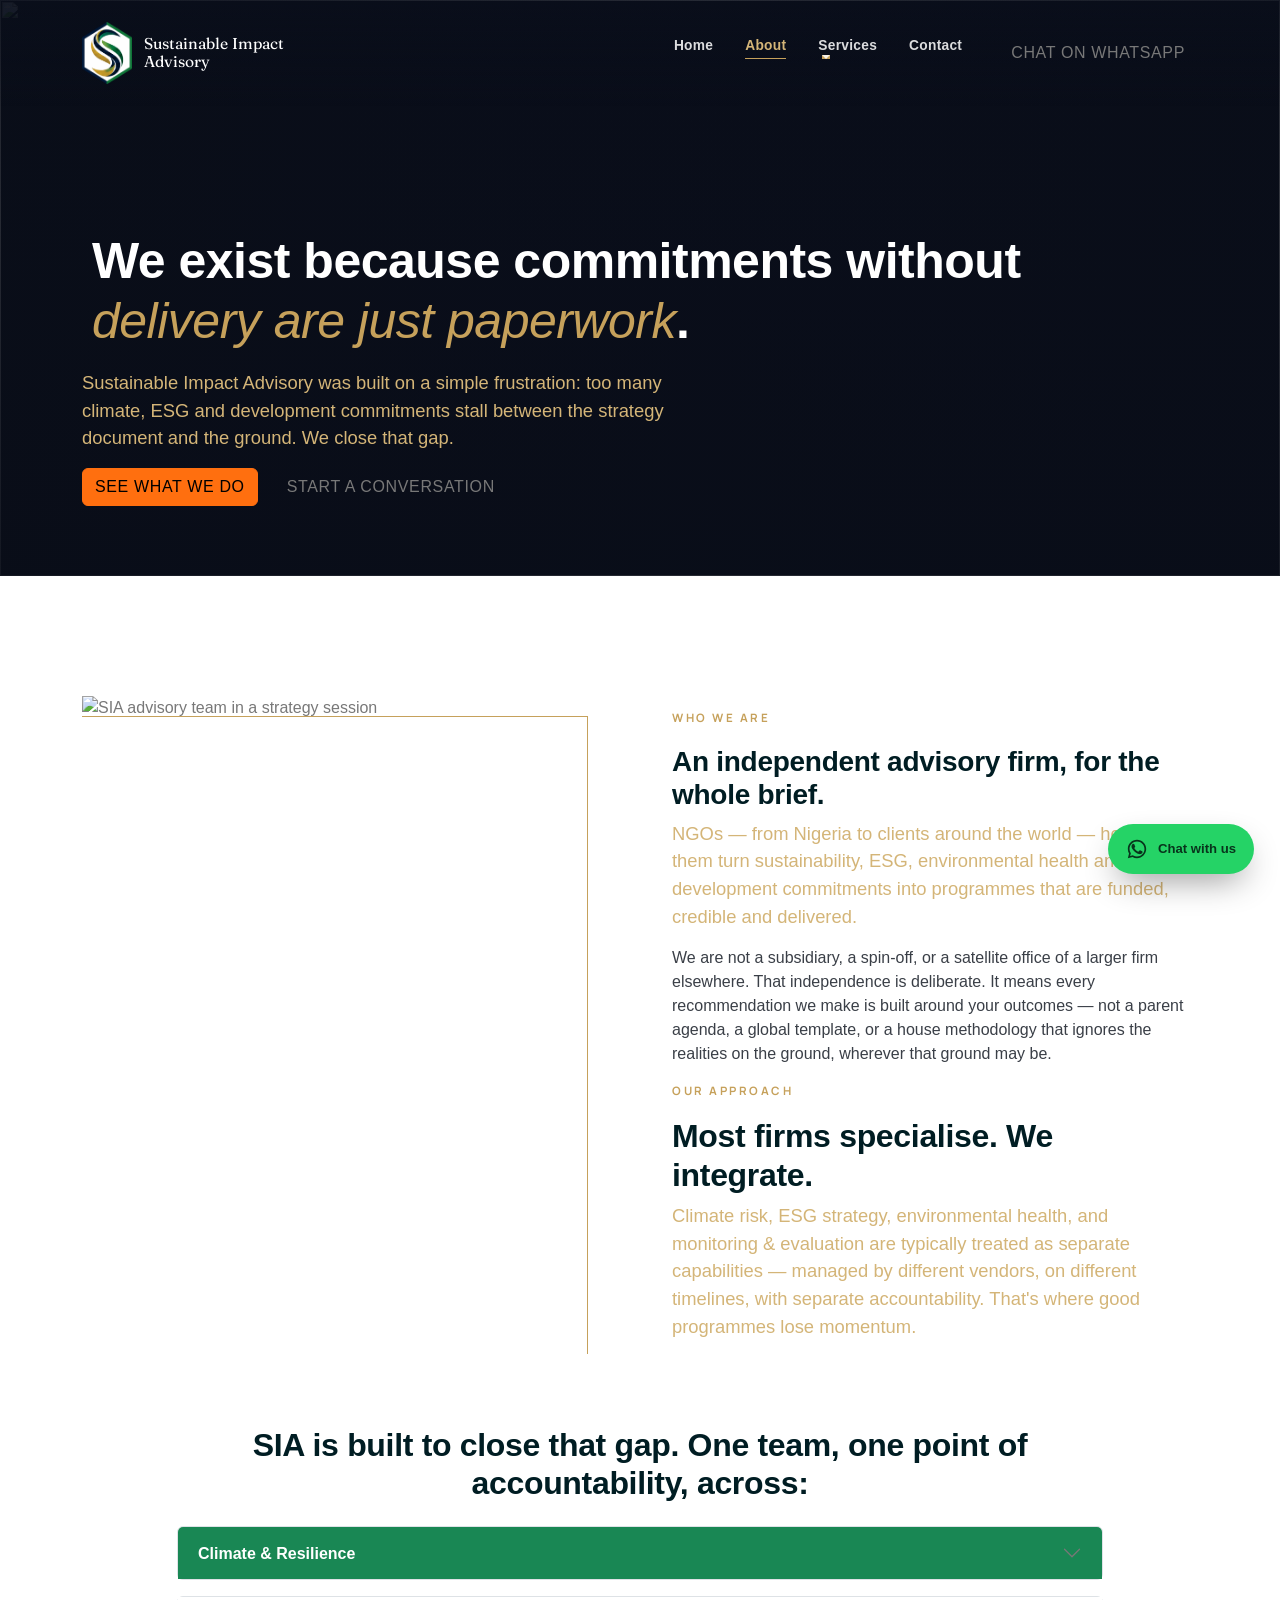
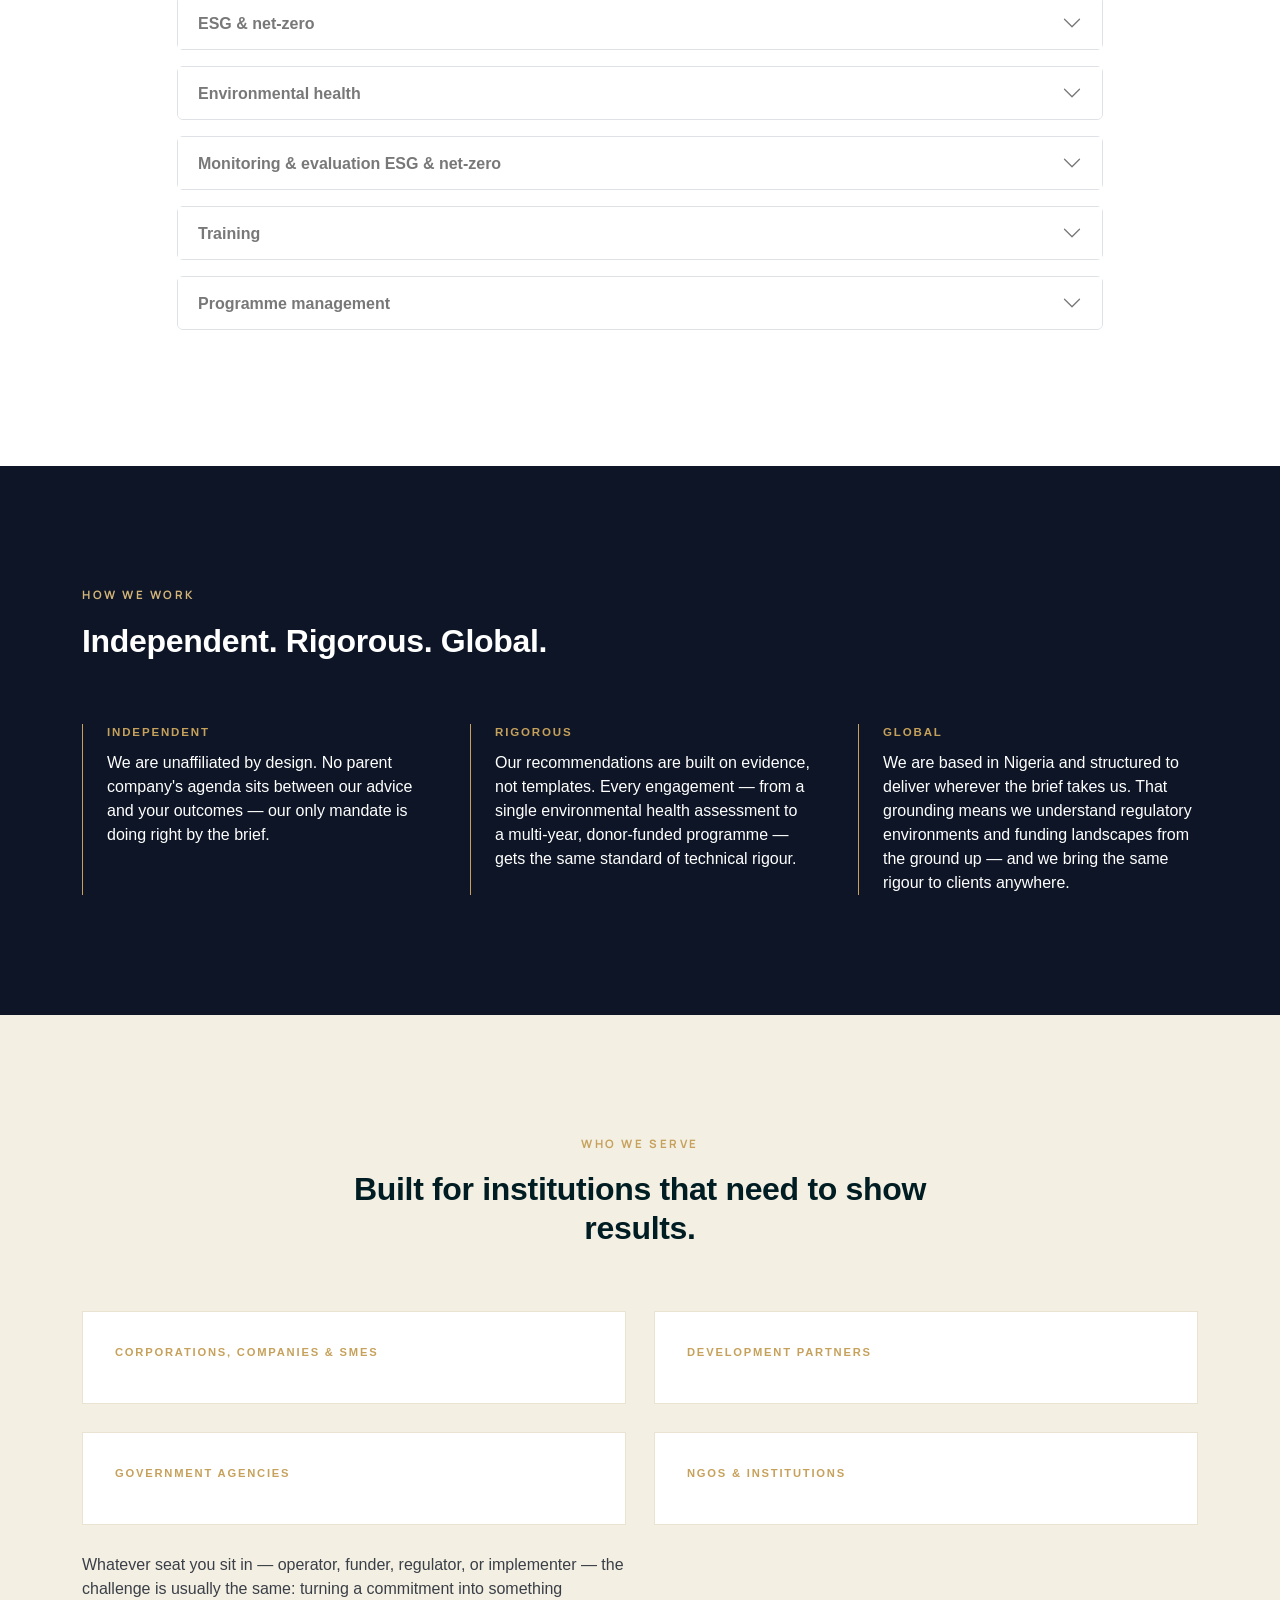
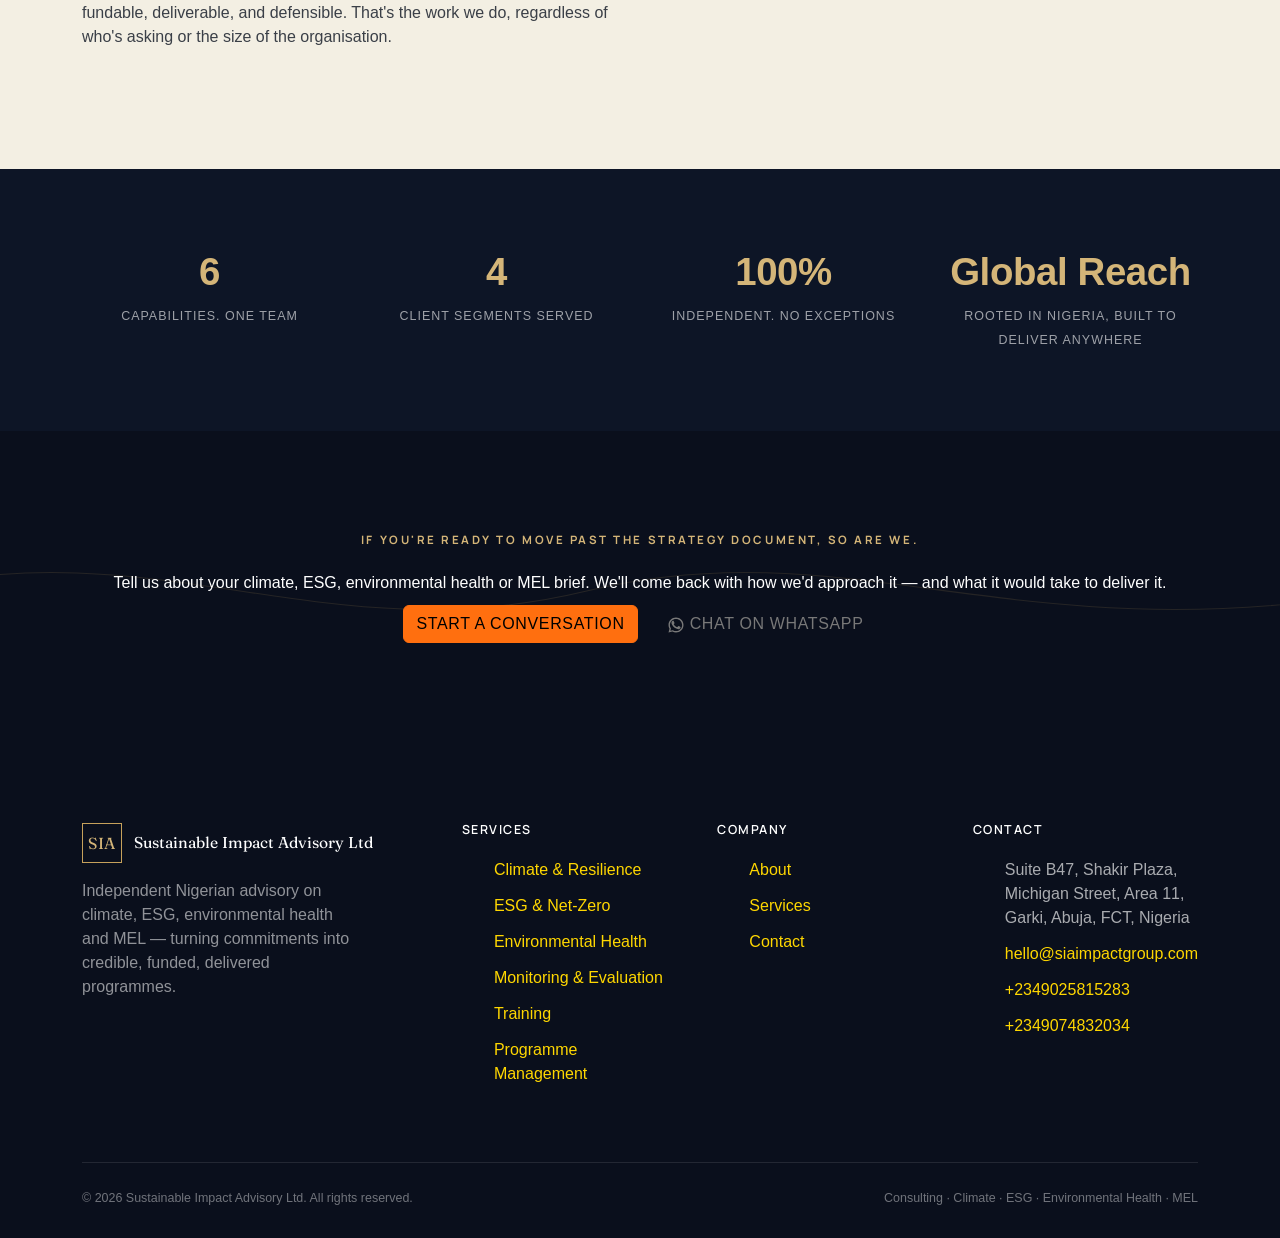
==== commit ca03361c: "all changes made" ====
--- a/about.html
+++ b/about.html
@@ -65,8 +65,6 @@
     </div>
     <div class="hero-scrim"></div>
     <div class="container page-hero-content">
-      <div class="breadcrumb"><a href="index.html">Home</a><span>/</span><span>About</span></div>
-      <div class="eyebrow on-dark">About SIA</div>
       <h1 style="font-size: 50px; padding: 10px;">We exist because commitments without <em>delivery are just
           paperwork</em>.</h1>
       <p class="lede">Sustainable Impact Advisory was built on a simple frustration: too many climate, ESG and
--- a/css/style.css
+++ b/css/style.css
@@ -139,7 +139,7 @@
 }
 
 .eyebrow::before {
-  content: '';
+
   width: 28px;
   height: 1px;
   background: var(--gold-500);
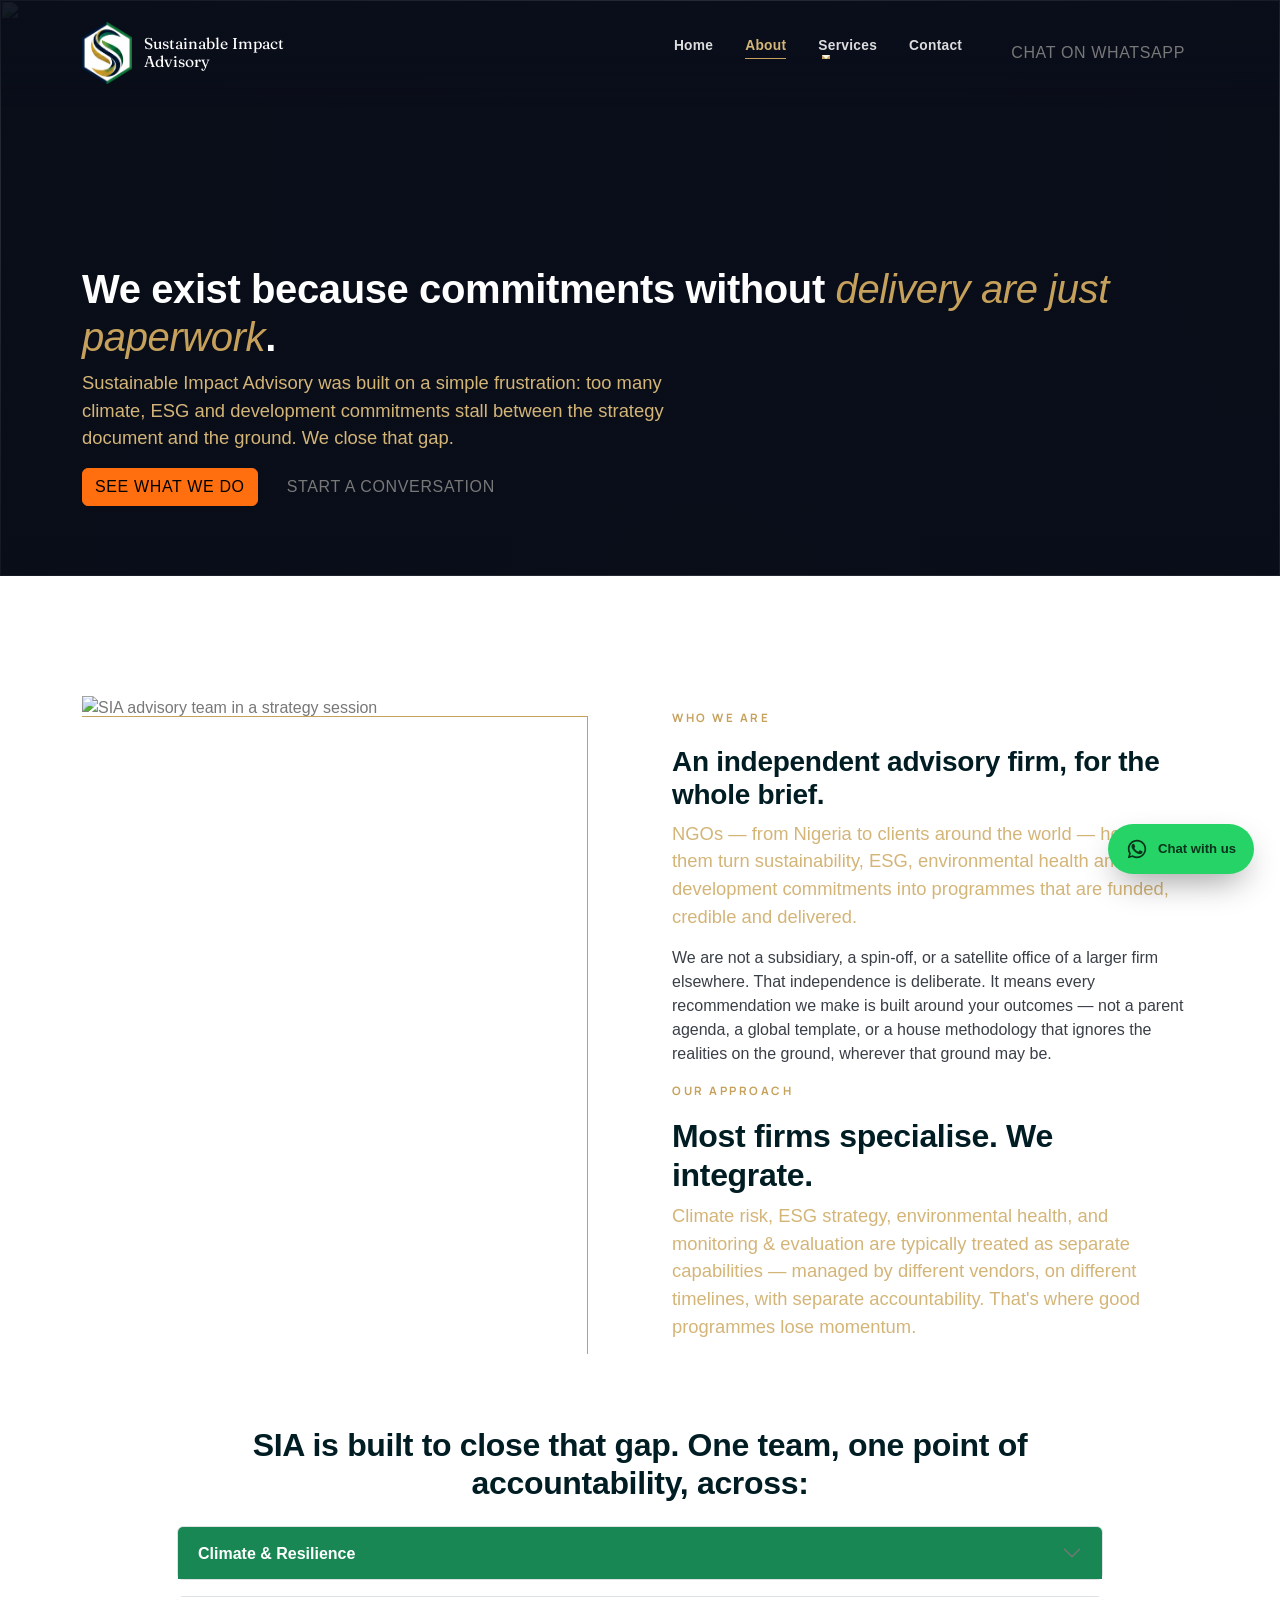
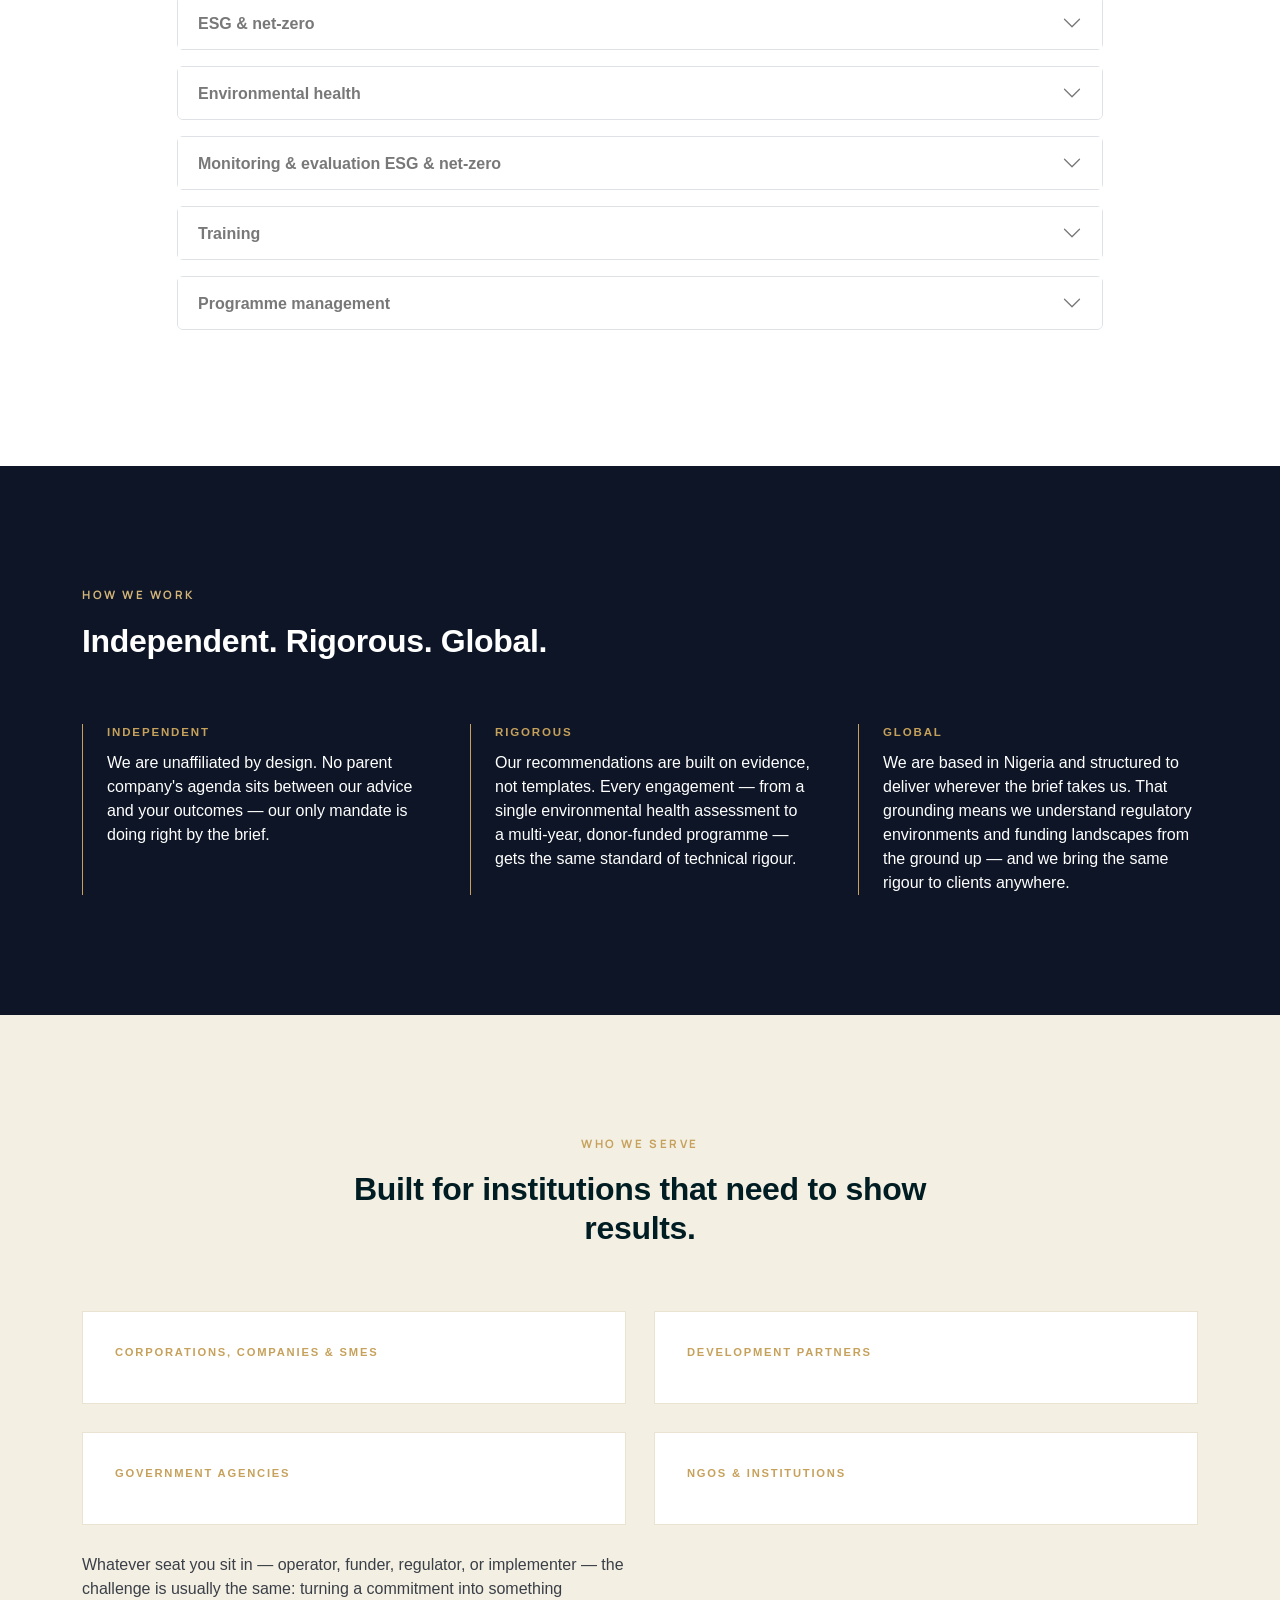
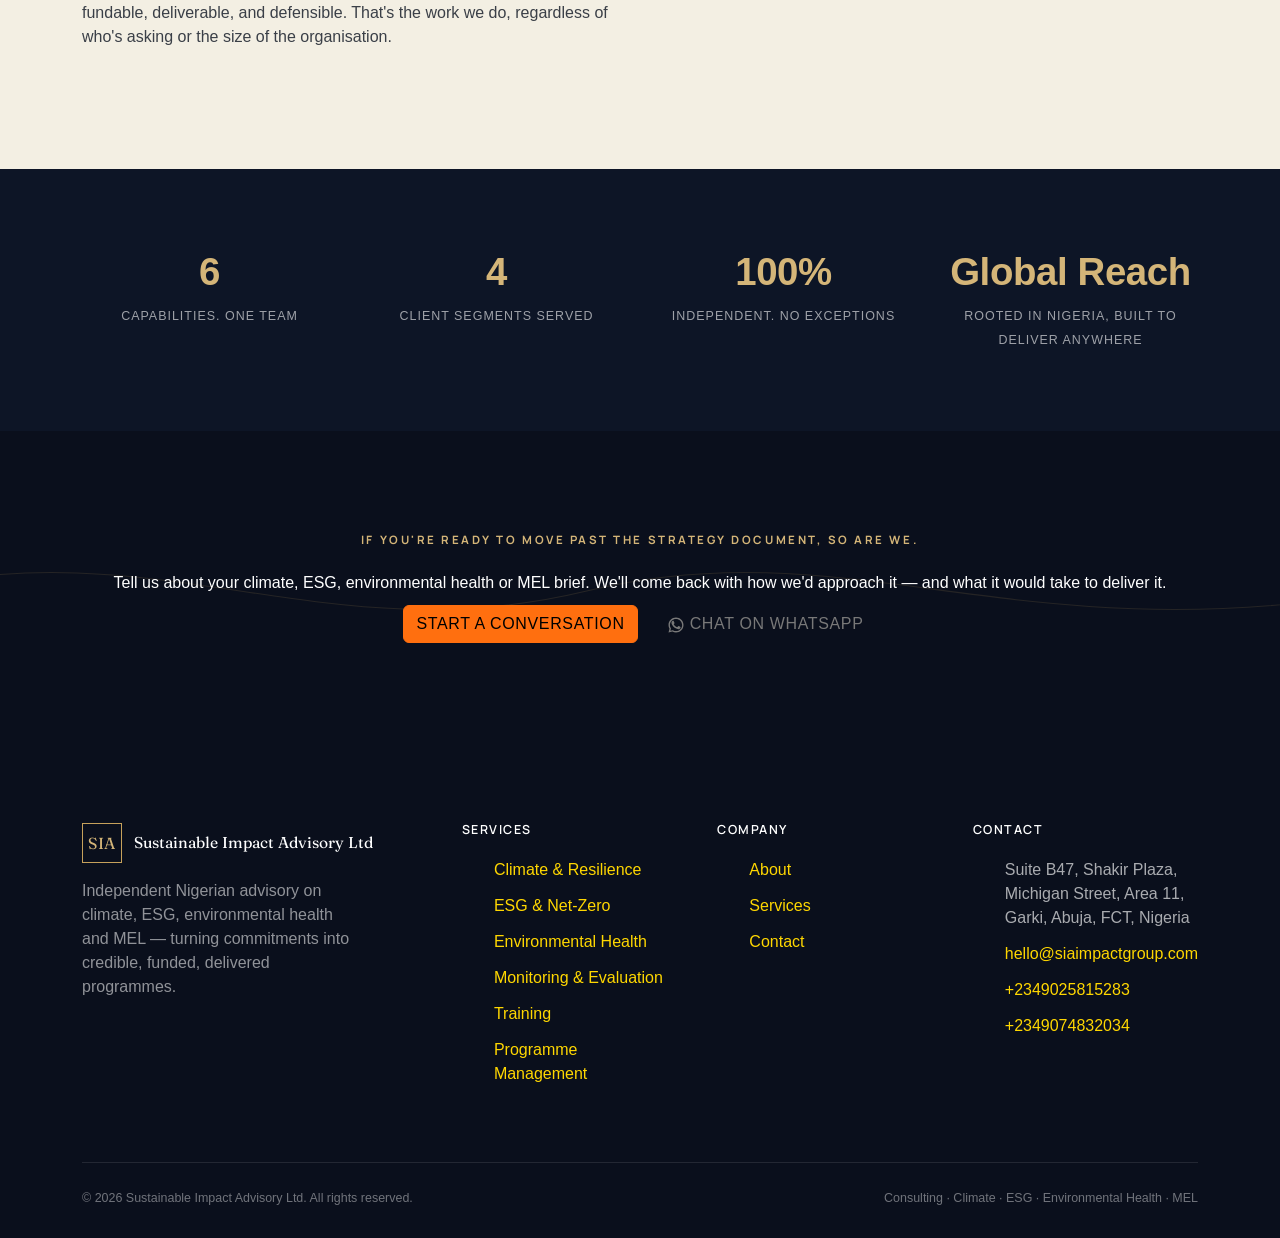
==== commit 6e5be25c: "all changes made" ====
--- a/about.html
+++ b/about.html
@@ -65,8 +65,9 @@
     </div>
     <div class="hero-scrim"></div>
     <div class="container page-hero-content">
-      <h1 style="font-size: 50px; padding: 10px;">We exist because commitments without <em>delivery are just
-          paperwork</em>.</h1>
+      <h1>
+        We exist because commitments without <em>delivery are just paperwork</em>.
+      </h1>
       <p class="lede">Sustainable Impact Advisory was built on a simple frustration: too many climate, ESG and
         development commitments stall between the strategy document and the ground. We close that gap.</p>
       <div class="hero-actions">
--- a/css/style.css
+++ b/css/style.css
@@ -2085,7 +2085,38 @@
     object-fit: cover;
   }
 
-
-
-
-}+  /* =========================================
+   ABOUT PAGE - MOBILE HERO FIX
+   ========================================= */
+
+  @media (max-width: 768px) {
+
+    .page-hero {
+      min-height: 650px;
+    }
+
+    .page-hero-content {
+      padding-top: 130px;
+      padding-bottom: 50px;
+    }
+
+    .page-hero-content h1 {
+      font-size: 38px !important;
+      line-height: 1.08;
+      margin: 0 0 25px;
+      padding: 0 !important;
+    }
+
+    .page-hero-content .lede {
+      font-size: 16px;
+      line-height: 1.6;
+      margin-bottom: 25px;
+    }
+
+    .page-hero-content .hero-actions {
+      display: flex;
+      flex-wrap: wrap;
+      gap: 12px;
+    }
+
+  }
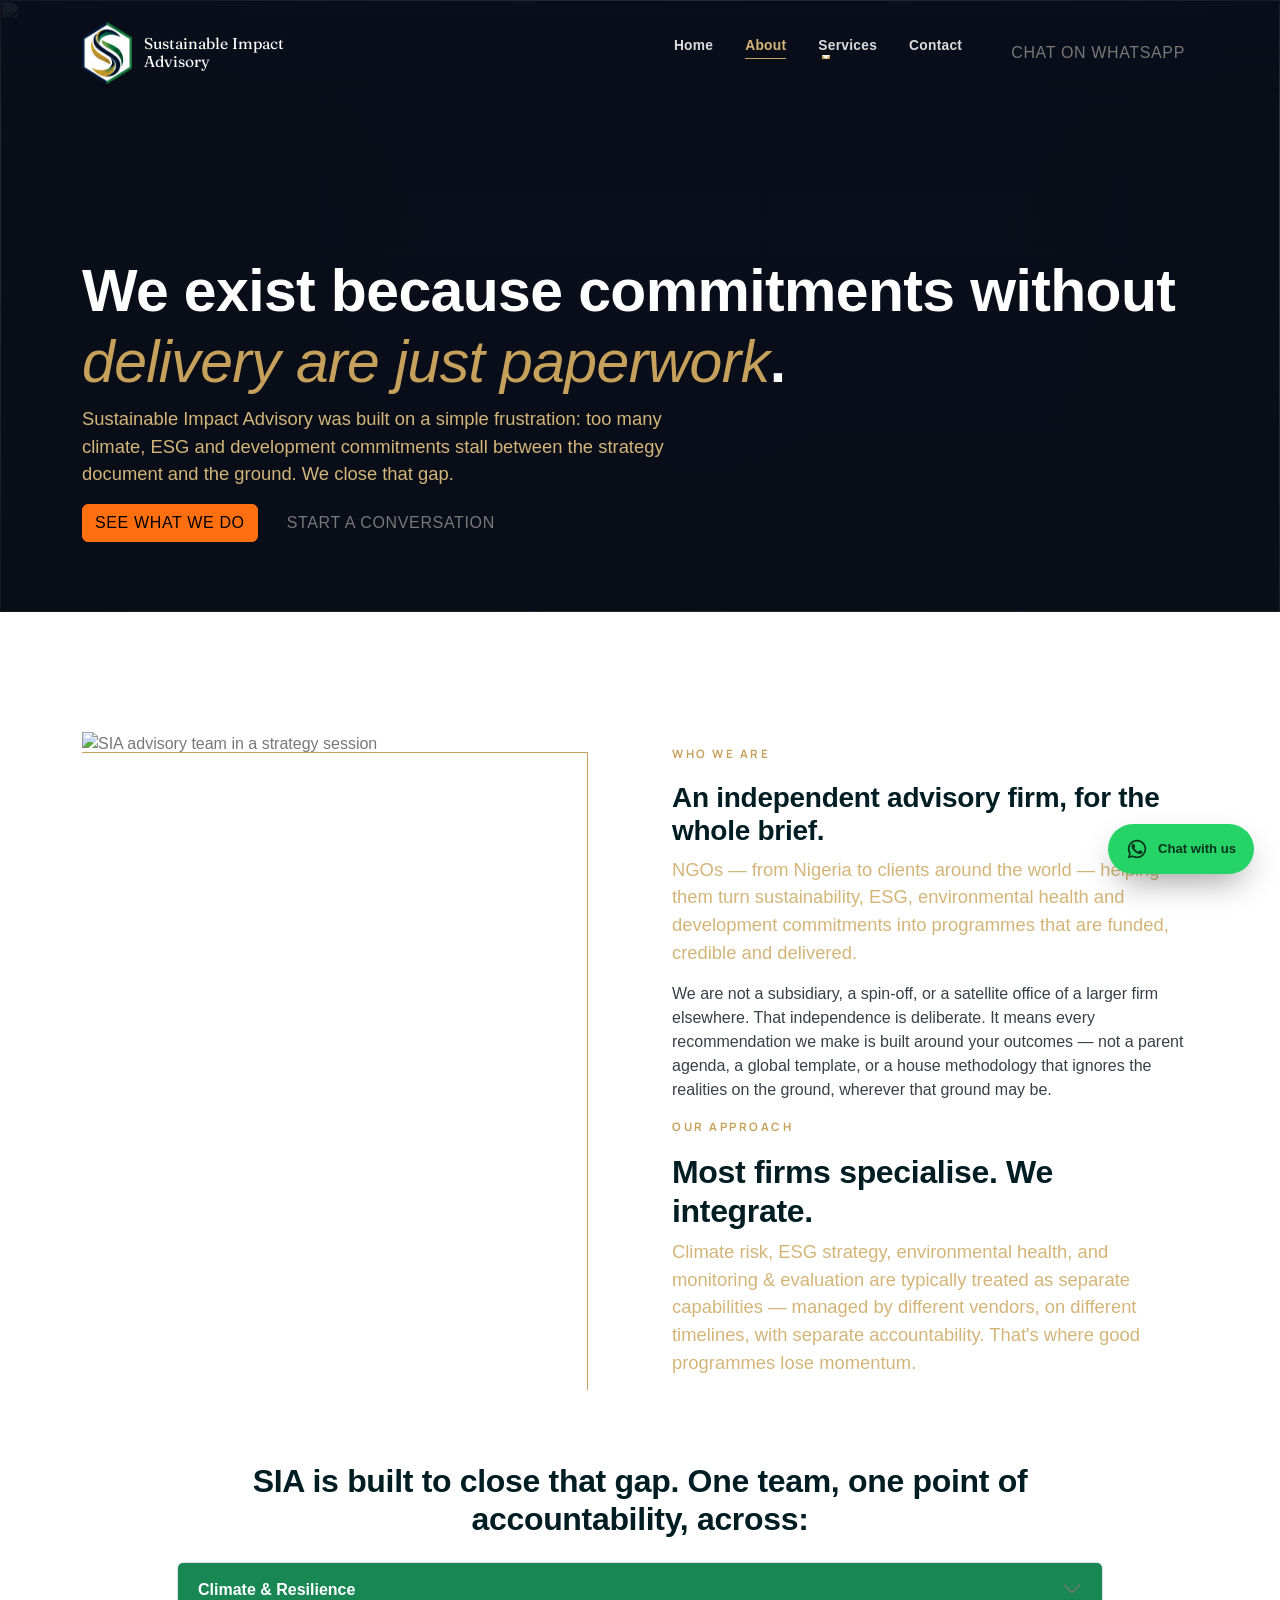
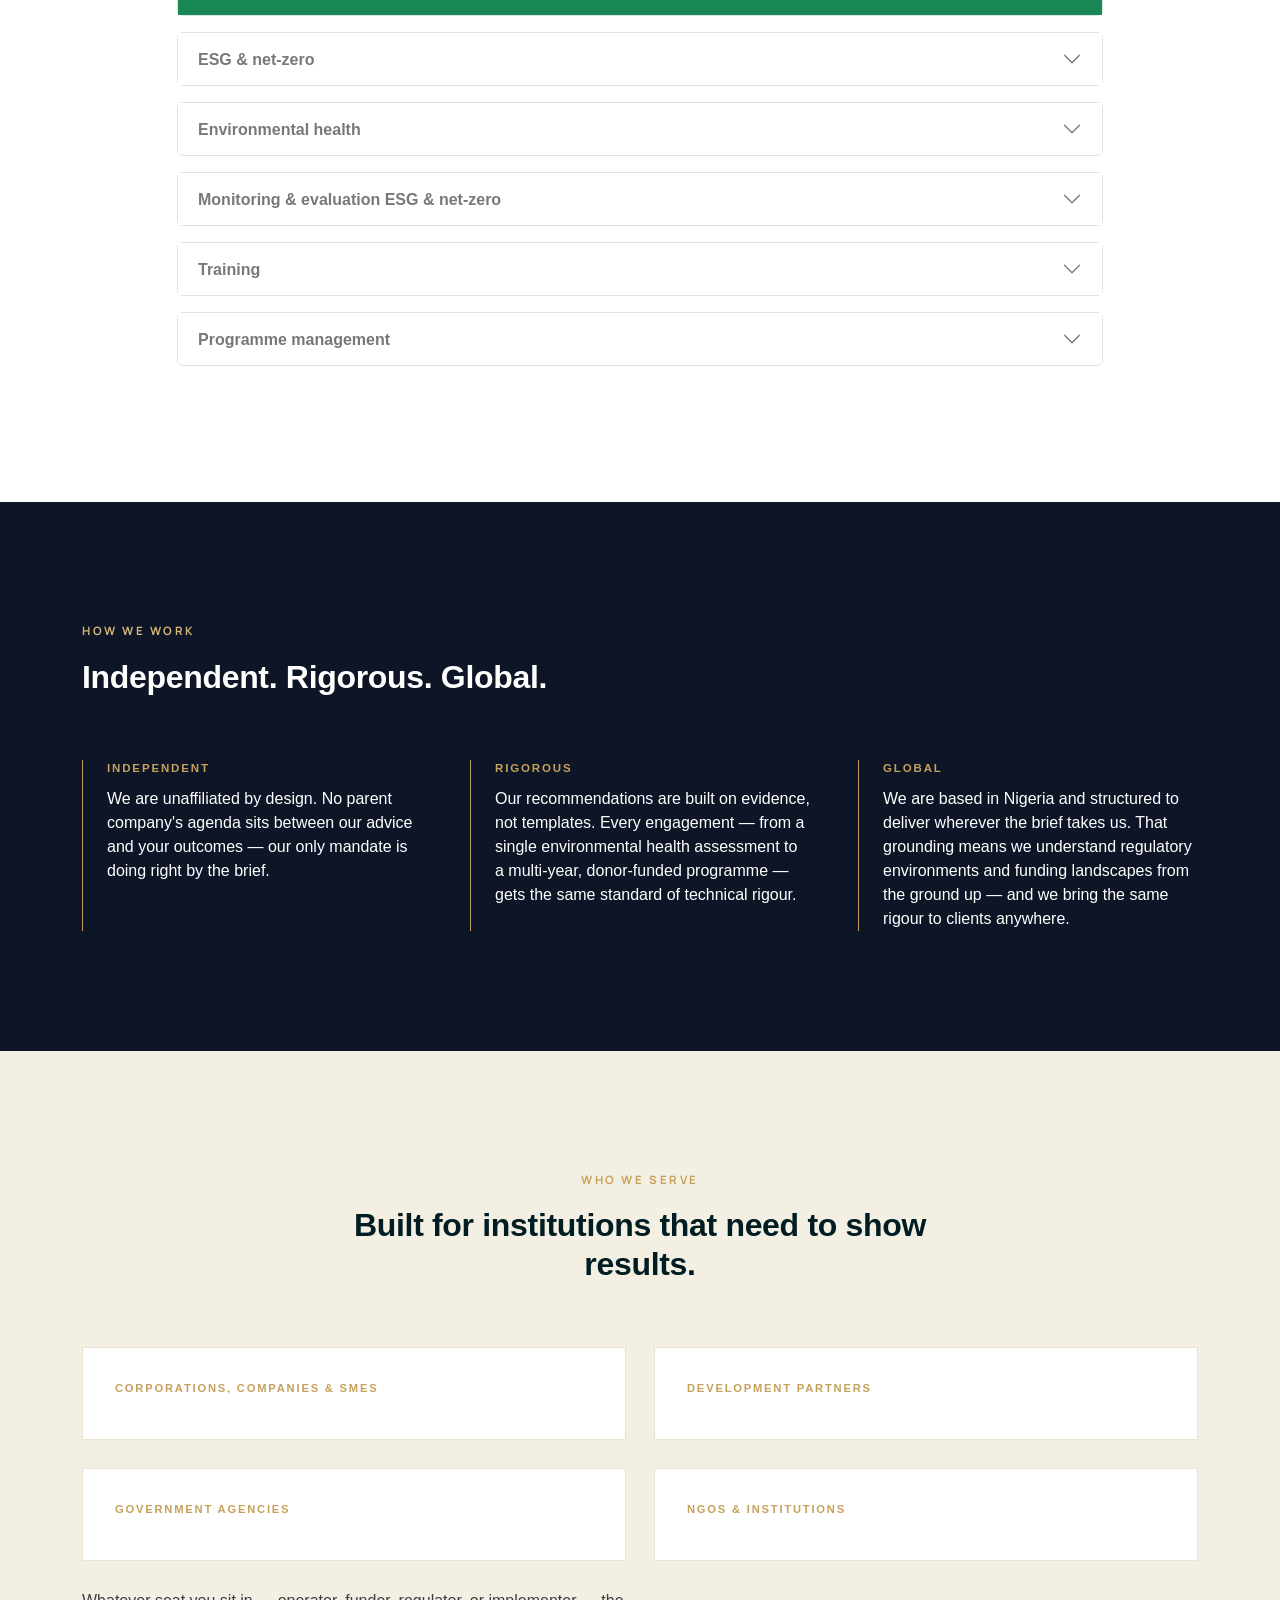
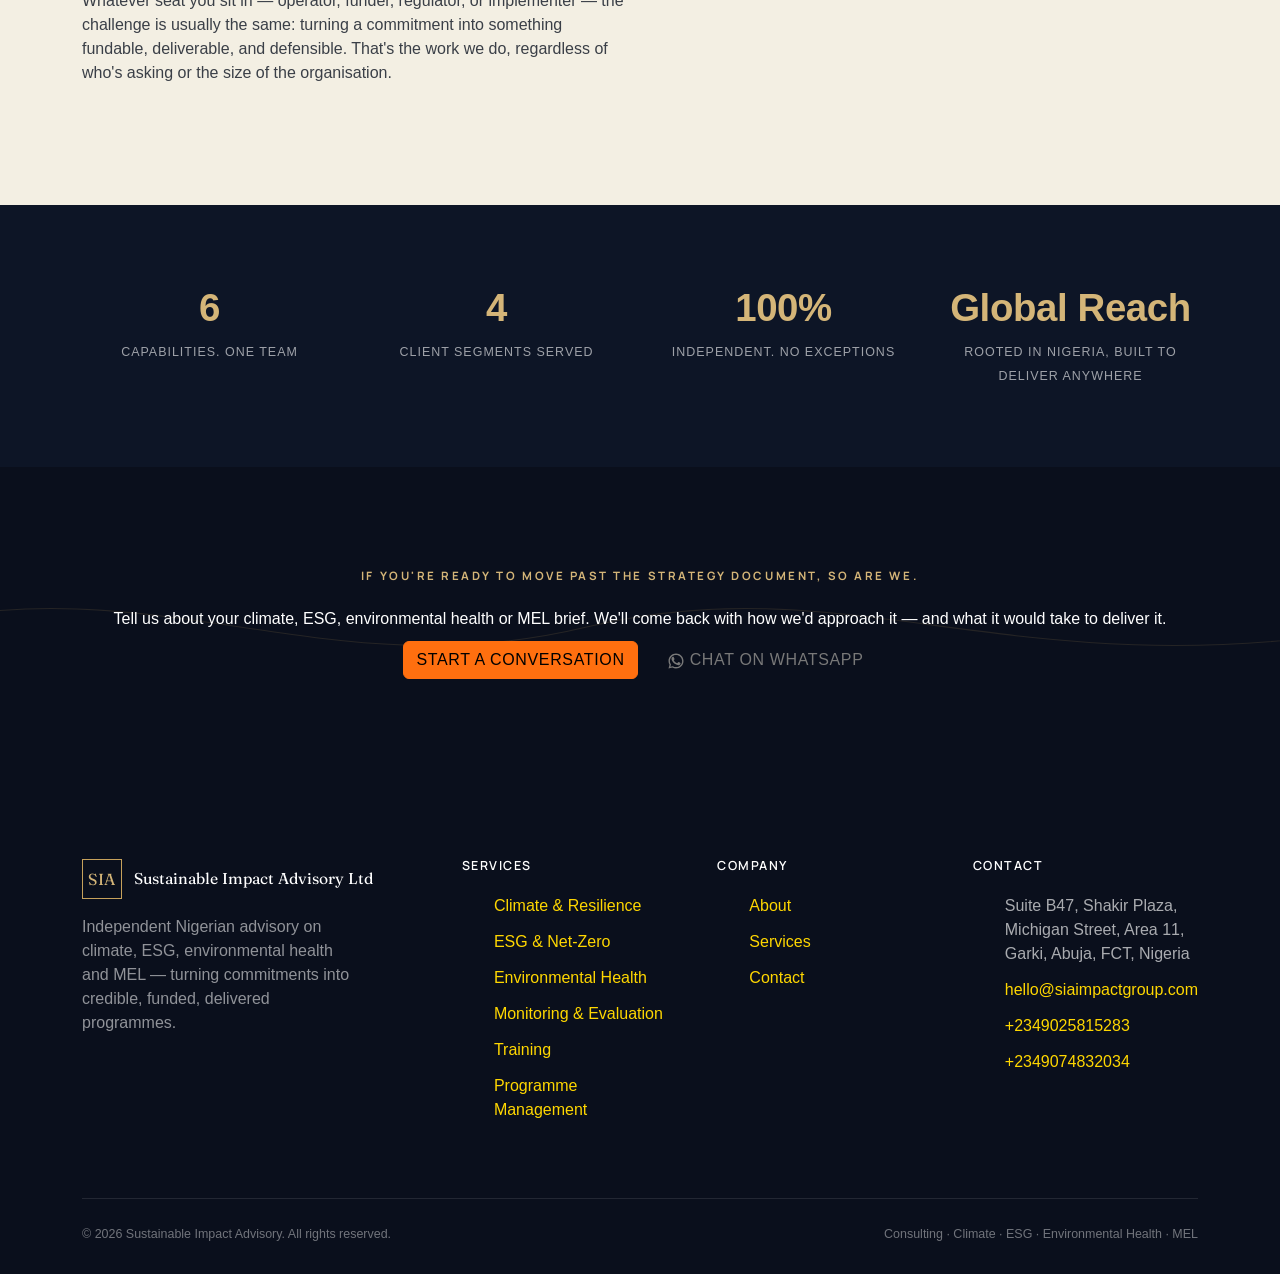
==== commit ba469392: "all changes made" ====
--- a/about.html
+++ b/about.html
@@ -367,7 +367,7 @@
         </div>
       </div>
       <div class="footer-bottom">
-        <span>&copy; <span data-year></span> Sustainable Impact Advisory Ltd. All rights reserved.</span>
+        <span>&copy; <span data-year></span> Sustainable Impact Advisory. All rights reserved.</span>
         <span>Consulting · Climate · ESG · Environmental Health · MEL</span>
       </div>
     </div>
--- a/css/style.css
+++ b/css/style.css
@@ -514,6 +514,7 @@
   position: relative;
   z-index: 2;
   width: 100%;
+  padding-top: 130px;
 }
 
 .hero-content {
@@ -524,6 +525,7 @@
 .hero-content h1 {
   color: var(--white);
   margin-bottom: 22px;
+  font-size: clamp(2.4rem, 4.4vw, 4rem);
 }
 
 .hero-content .lede {
@@ -639,11 +641,12 @@
 /* ---------- Page hero (inner pages) ---------- */
 .page-hero {
   position: relative;
-  min-height: 64vh;
+  min-height: 68vh;
   display: flex;
   align-items: flex-end;
   background: var(--navy-950);
   overflow: hidden;
+  padding-top: 140px;
 }
 
 .page-hero .hero-media img {
@@ -662,6 +665,7 @@
 
 .page-hero-content h1 {
   color: var(--white);
+  font-size: clamp(2.4rem, 4.6vw, 4rem);
 }
 
 .breadcrumb {
@@ -2084,39 +2088,57 @@
     height: 100%;
     object-fit: cover;
   }
-
-  /* =========================================
-   ABOUT PAGE - MOBILE HERO FIX
+}
+
+/* =========================================
+   PAGE HERO - MOBILE FIX
    ========================================= */
 
-  @media (max-width: 768px) {
-
-    .page-hero {
-      min-height: 650px;
-    }
-
-    .page-hero-content {
-      padding-top: 130px;
-      padding-bottom: 50px;
-    }
-
-    .page-hero-content h1 {
-      font-size: 38px !important;
-      line-height: 1.08;
-      margin: 0 0 25px;
-      padding: 0 !important;
-    }
-
-    .page-hero-content .lede {
-      font-size: 16px;
-      line-height: 1.6;
-      margin-bottom: 25px;
-    }
-
-    .page-hero-content .hero-actions {
-      display: flex;
-      flex-wrap: wrap;
-      gap: 12px;
-    }
-
-  }+@media (max-width: 768px) {
+
+  .page-hero {
+    min-height: 650px;
+  }
+
+  .page-hero-content {
+    padding-top: 130px;
+    padding-bottom: 50px;
+  }
+
+  .page-hero-content h1 {
+    font-size: 38px !important;
+    line-height: 1.08;
+    margin: 0 0 25px;
+    padding: 0 !important;
+  }
+
+  .page-hero-content .lede {
+    font-size: 16px;
+    line-height: 1.6;
+    margin-bottom: 25px;
+  }
+
+  .page-hero-content .hero-actions {
+    display: flex;
+    flex-wrap: wrap;
+    gap: 12px;
+  }
+
+}
+
+/* =========================================
+   MAIN HERO (HOMEPAGE) - MOBILE FIX
+   ========================================= */
+
+@media (max-width: 768px) {
+
+  .hero-inner {
+    padding-top: 110px;
+  }
+
+  .hero-content h1 {
+    font-size: 34px;
+    line-height: 1.1;
+  }
+
+}
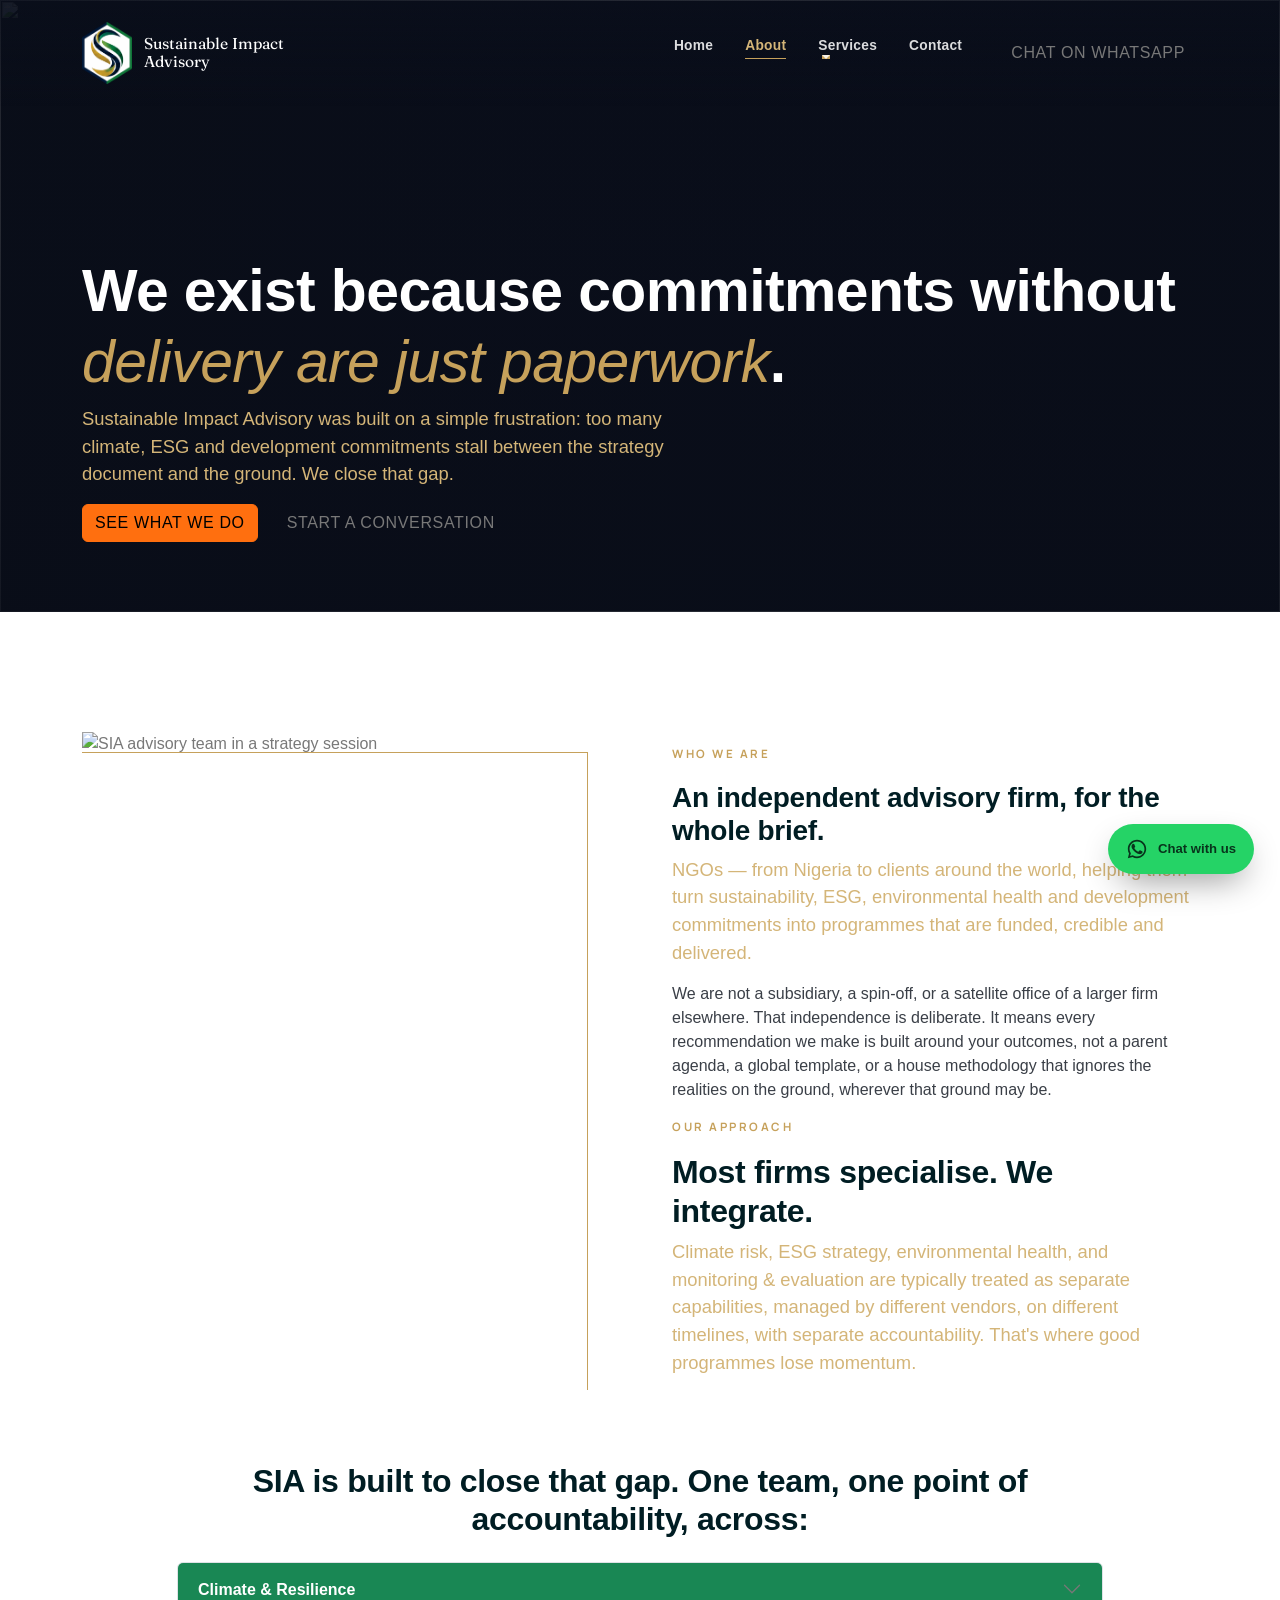
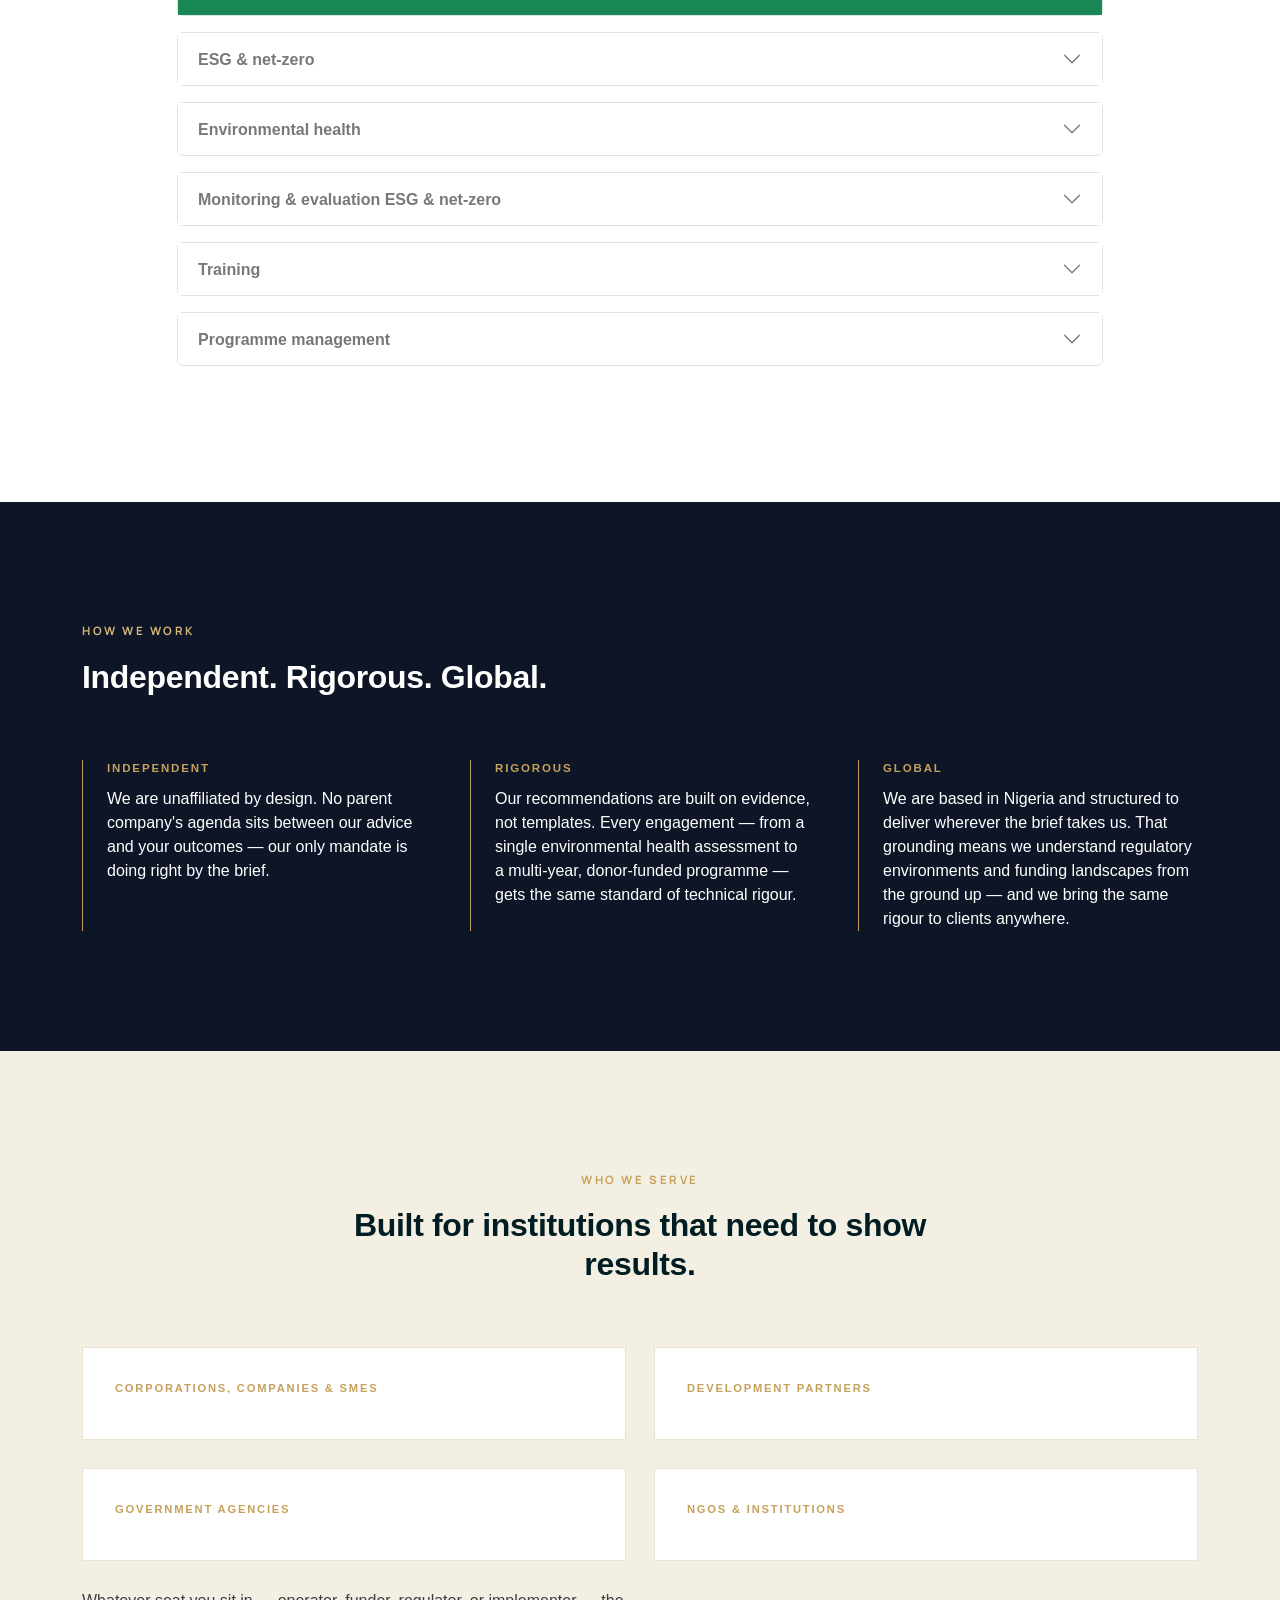
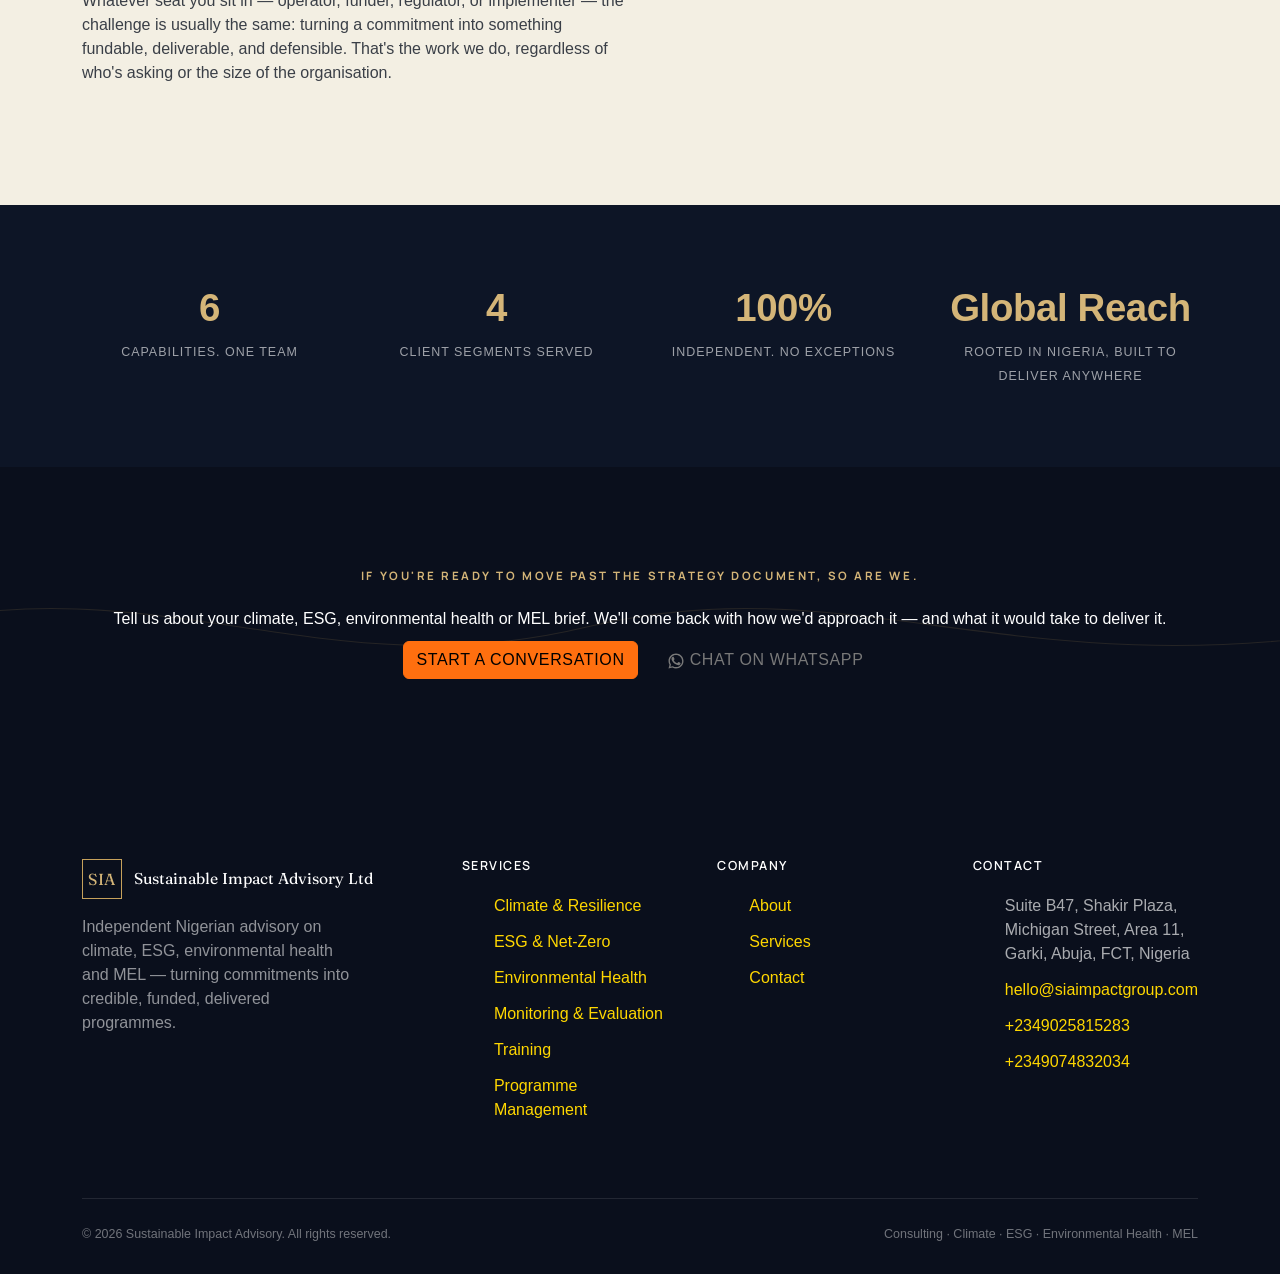
==== commit 5e28a57a: "all changes made" ====
--- a/about.html
+++ b/about.html
@@ -88,18 +88,18 @@
         <div>
           <div class="eyebrow">Who We Are</div>
           <h3>An independent advisory firm, for the whole brief.</h3>
-          <p class="lede">NGOs — from Nigeria to clients around the world — helping them turn sustainability, ESG,
+          <p class="lede">NGOs — from Nigeria to clients around the world, helping them turn sustainability, ESG,
             environmental health and development commitments into programmes that are funded, credible and delivered.
           </p>
           <p>We are not a subsidiary, a spin-off, or a satellite office of a larger firm elsewhere. That independence is
-            deliberate. It means every recommendation we make is built around your outcomes — not a parent agenda, a
+            deliberate. It means every recommendation we make is built around your outcomes, not a parent agenda, a
             global template, or a house methodology that ignores the realities on the ground, wherever that ground may
             be.</p>
 
           <div class="eyebrow">Our Approach</div>
           <h2>Most firms specialise. We integrate.</h2>
           <p class="lede">Climate risk, ESG strategy, environmental health, and monitoring & evaluation are typically
-            treated as separate capabilities — managed by different vendors, on different timelines, with separate
+            treated as separate capabilities, managed by different vendors, on different timelines, with separate
             accountability. That's where good programmes lose momentum.</p>
         </div>
       </div>
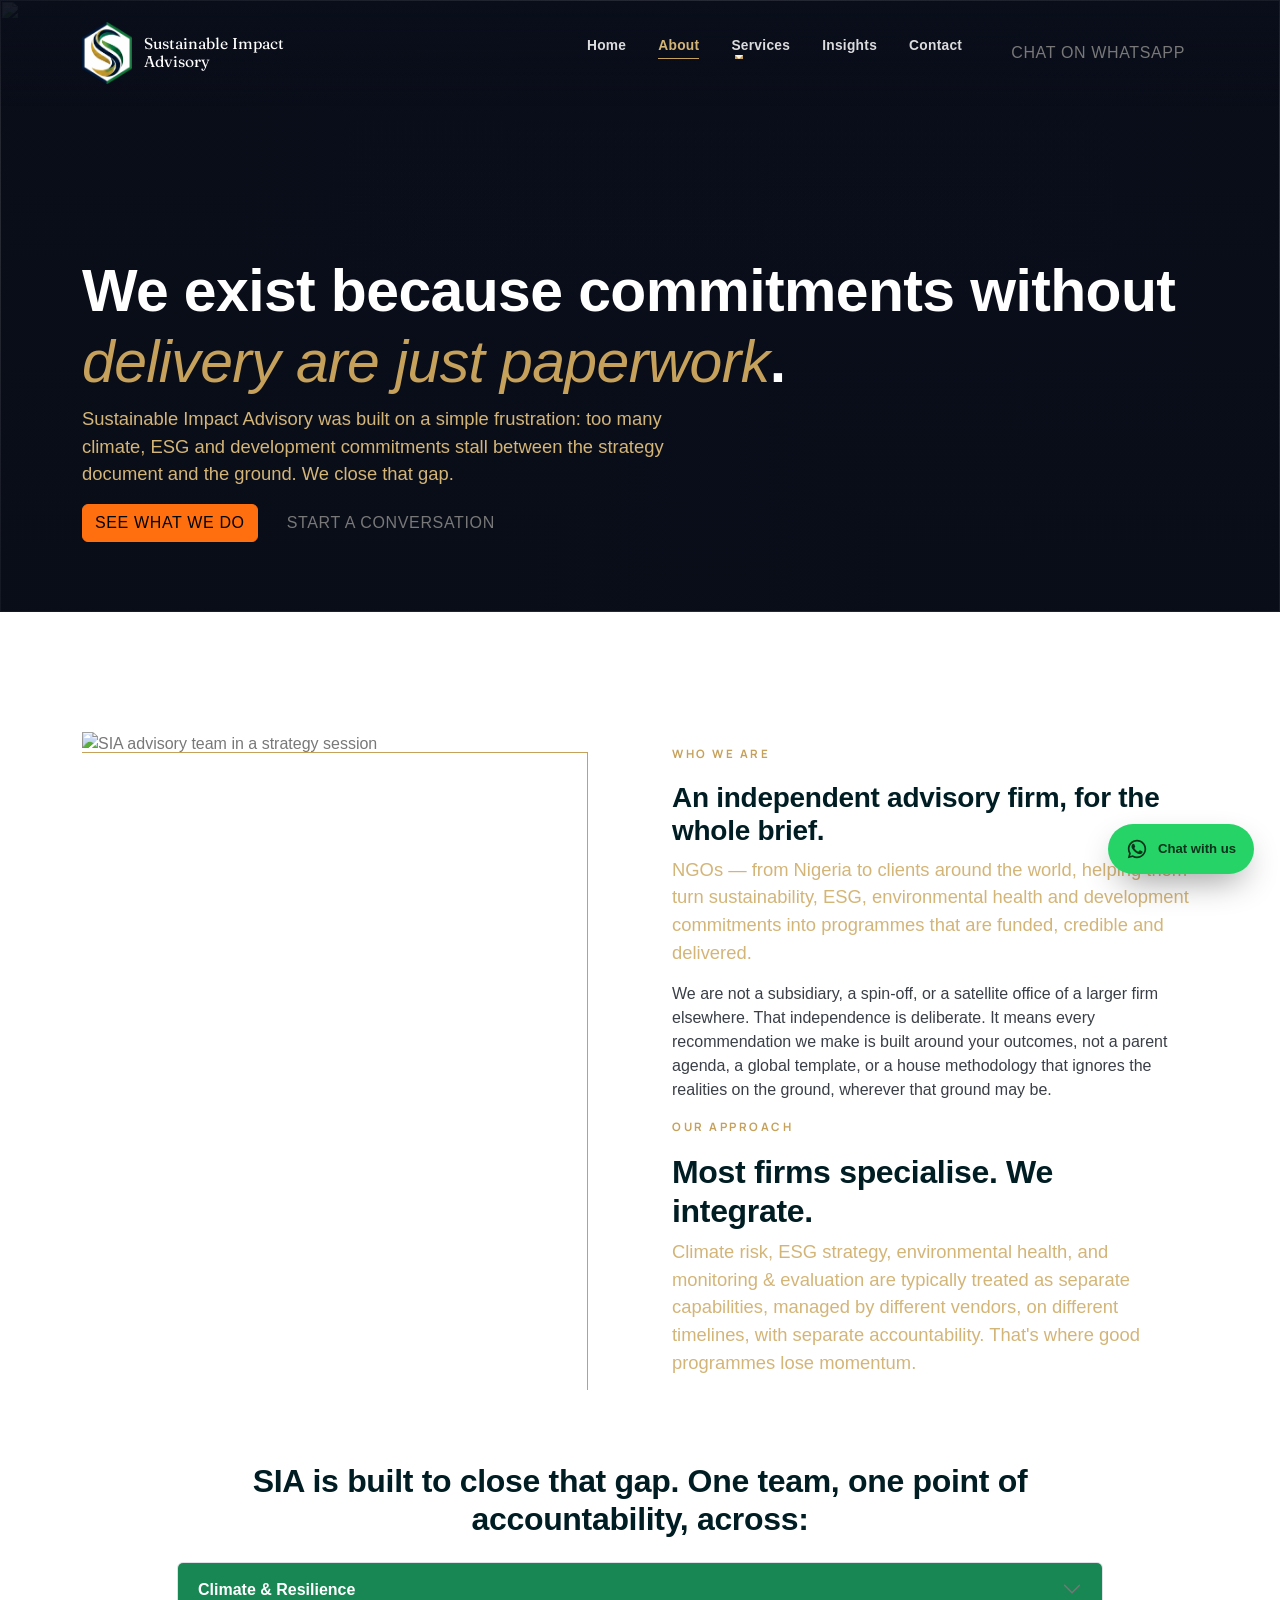
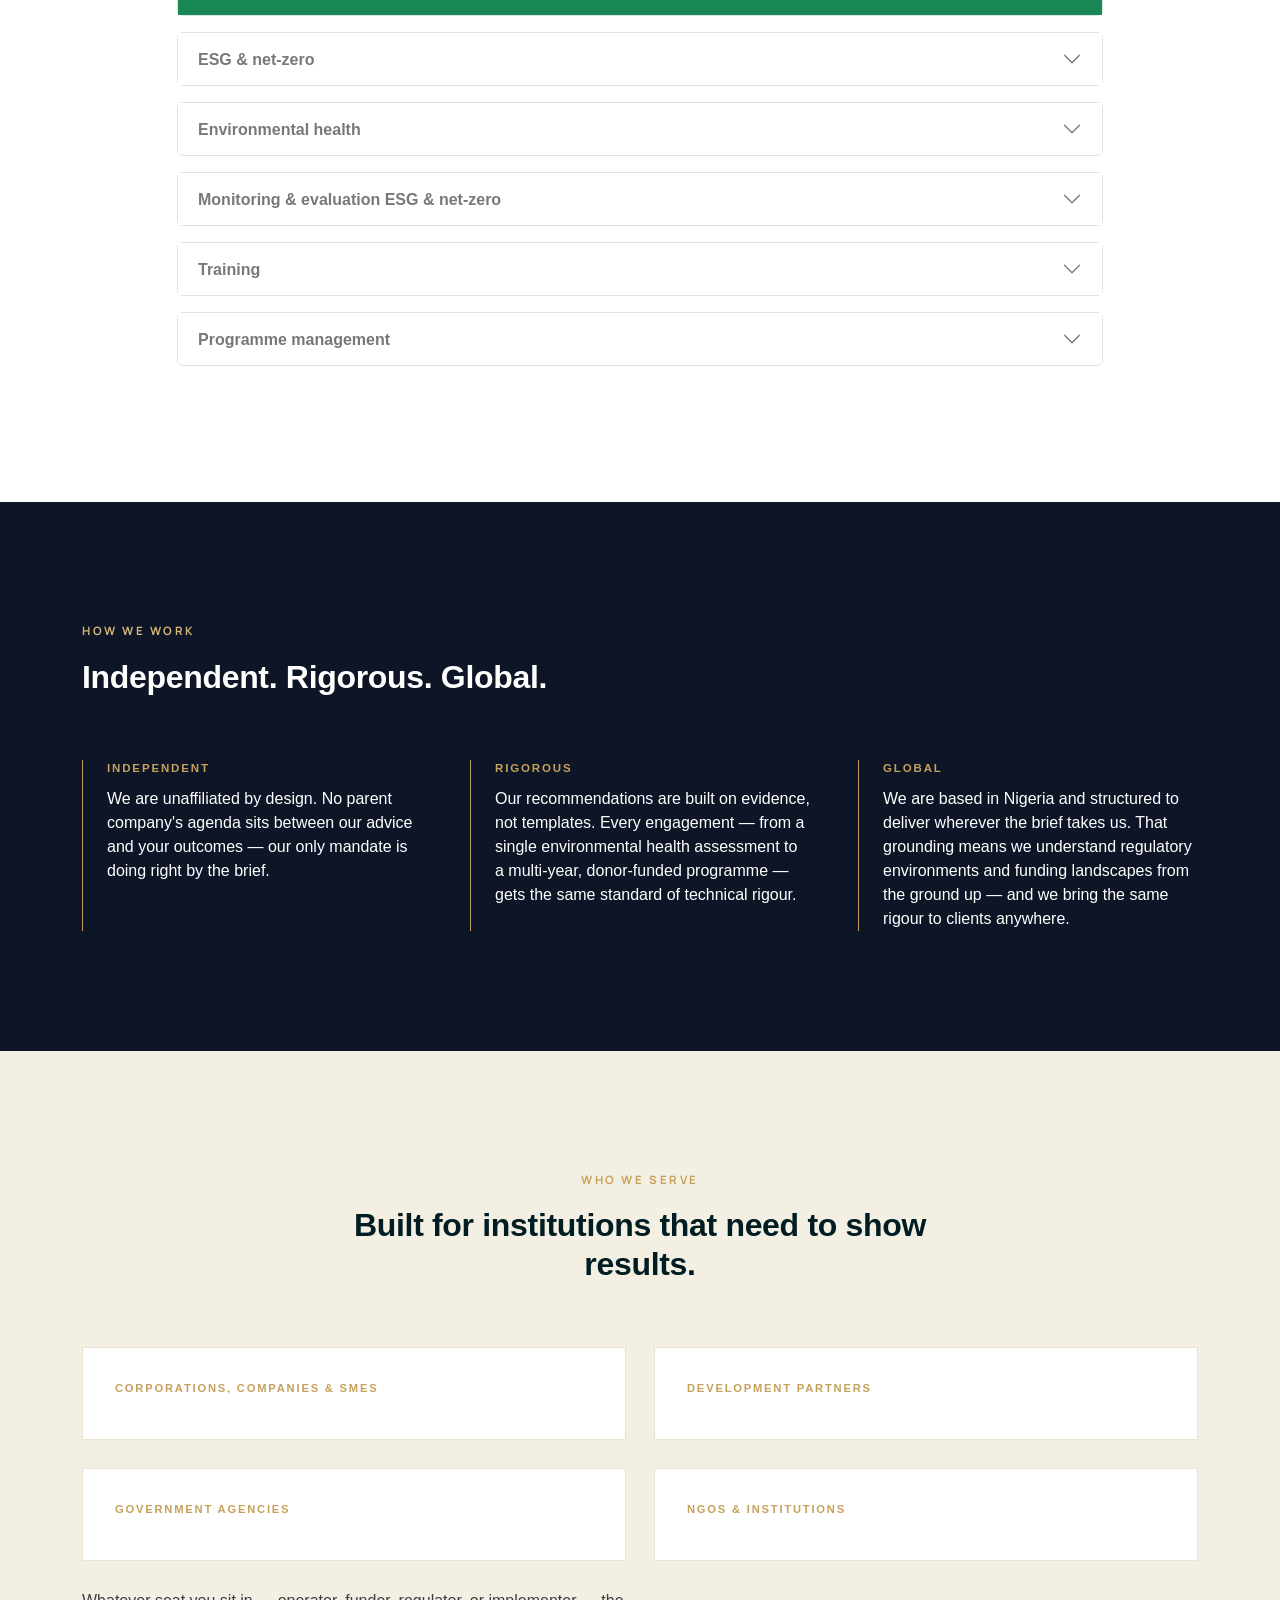
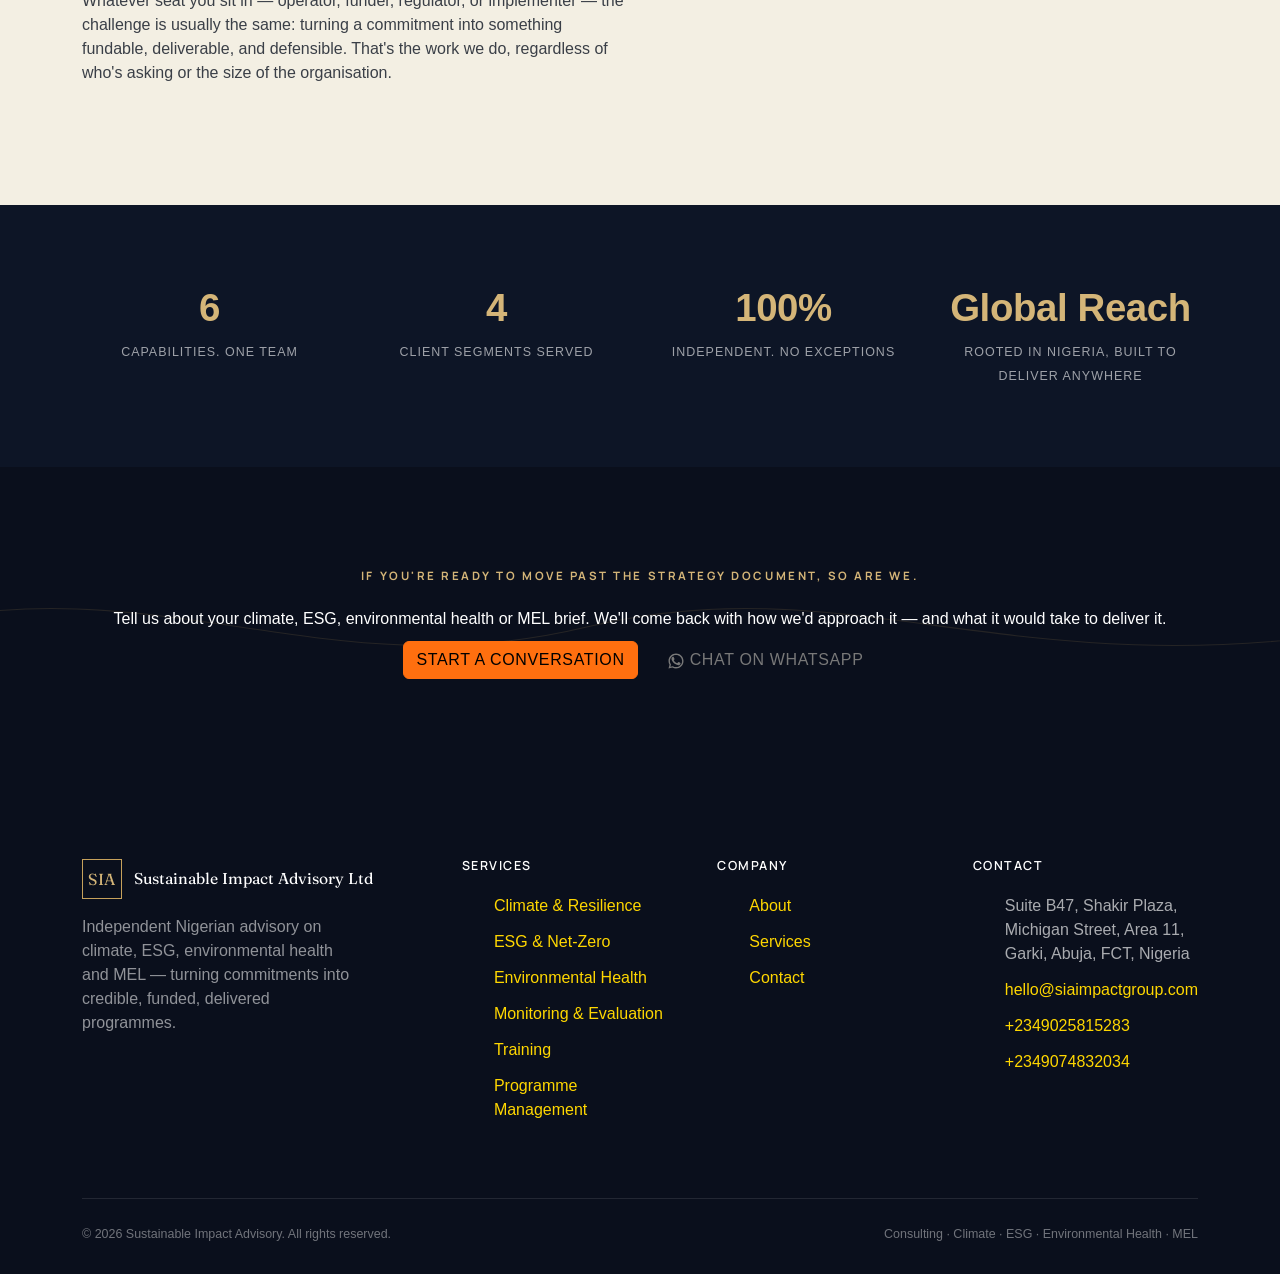
==== commit 3a461f80: "all changes made" ====
--- a/about.html
+++ b/about.html
@@ -42,6 +42,7 @@
               <a href="service-programme-management.html">Programme Management</a>
             </div>
           </li>
+          <li><a href="insights.html">Insights</a></li>
           <li><a href="contact.html">Contact</a></li>
         </ul>
         <div class="nav-cta">
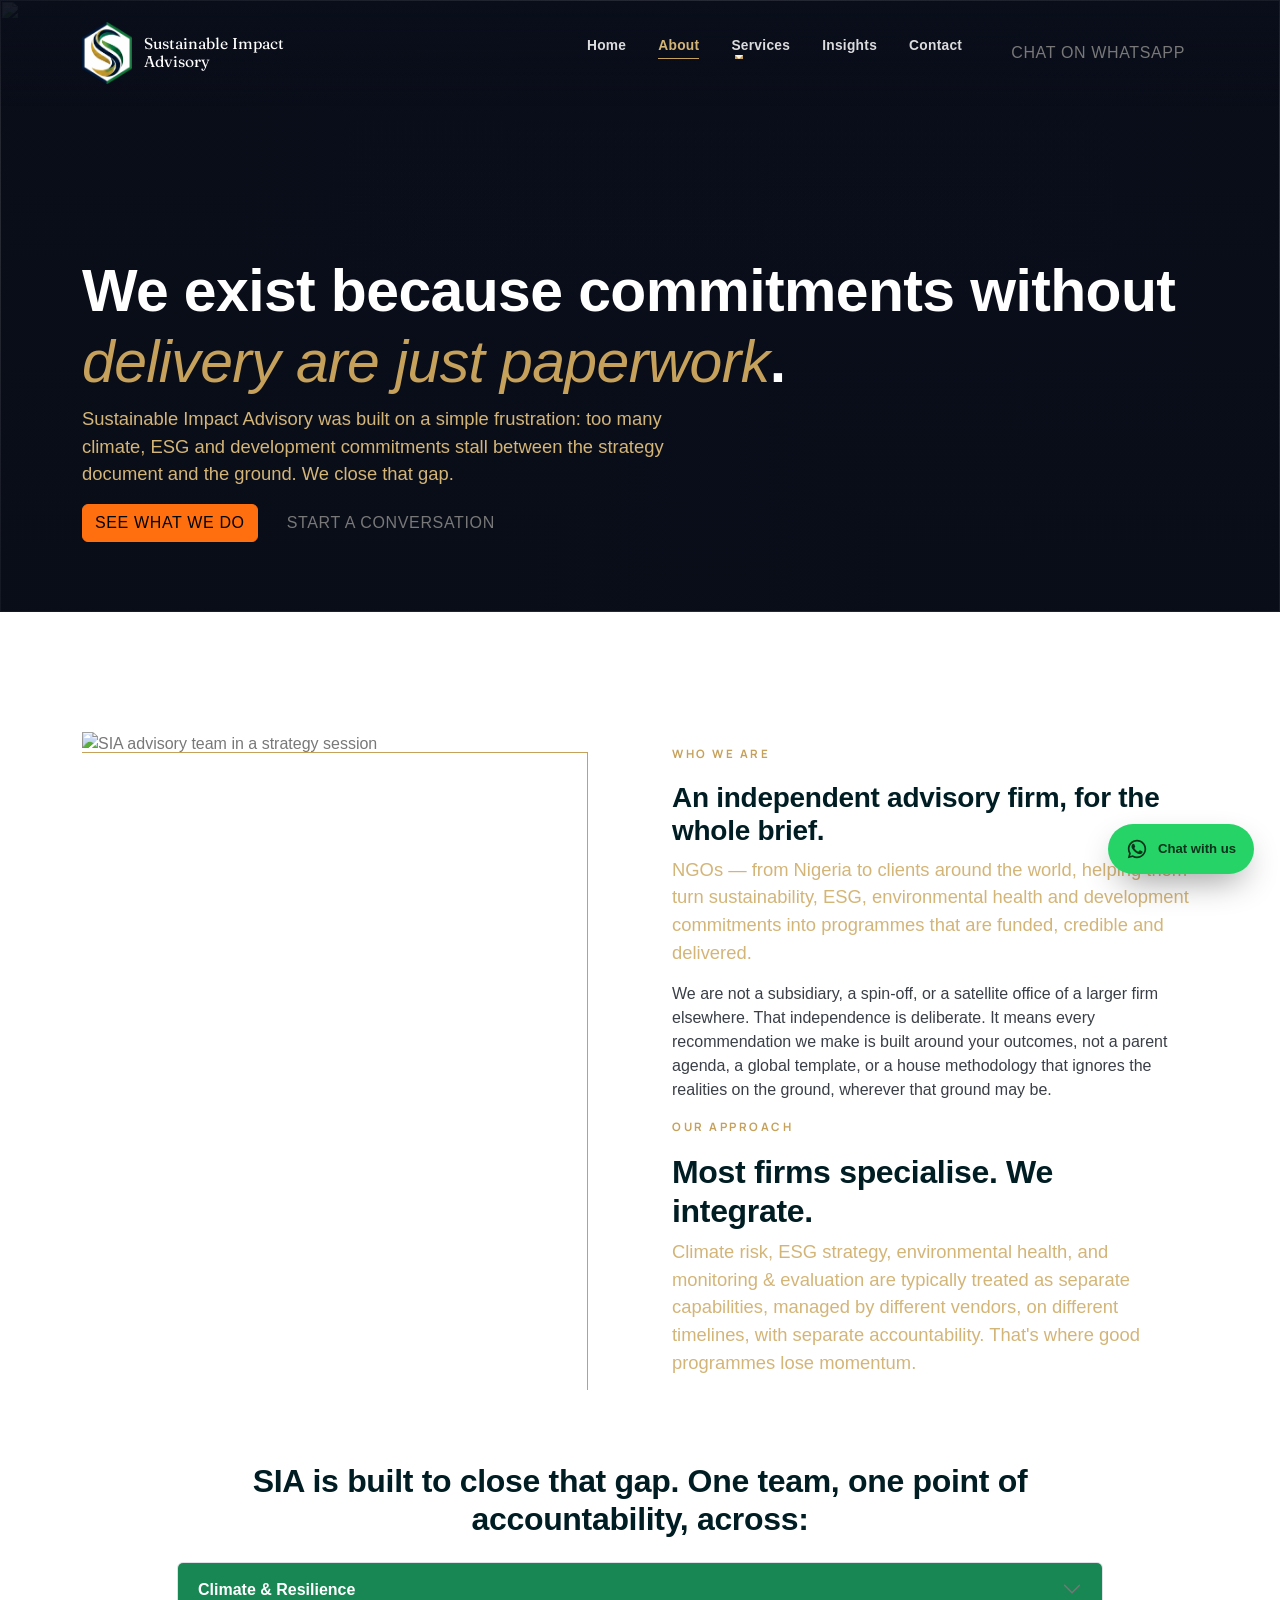
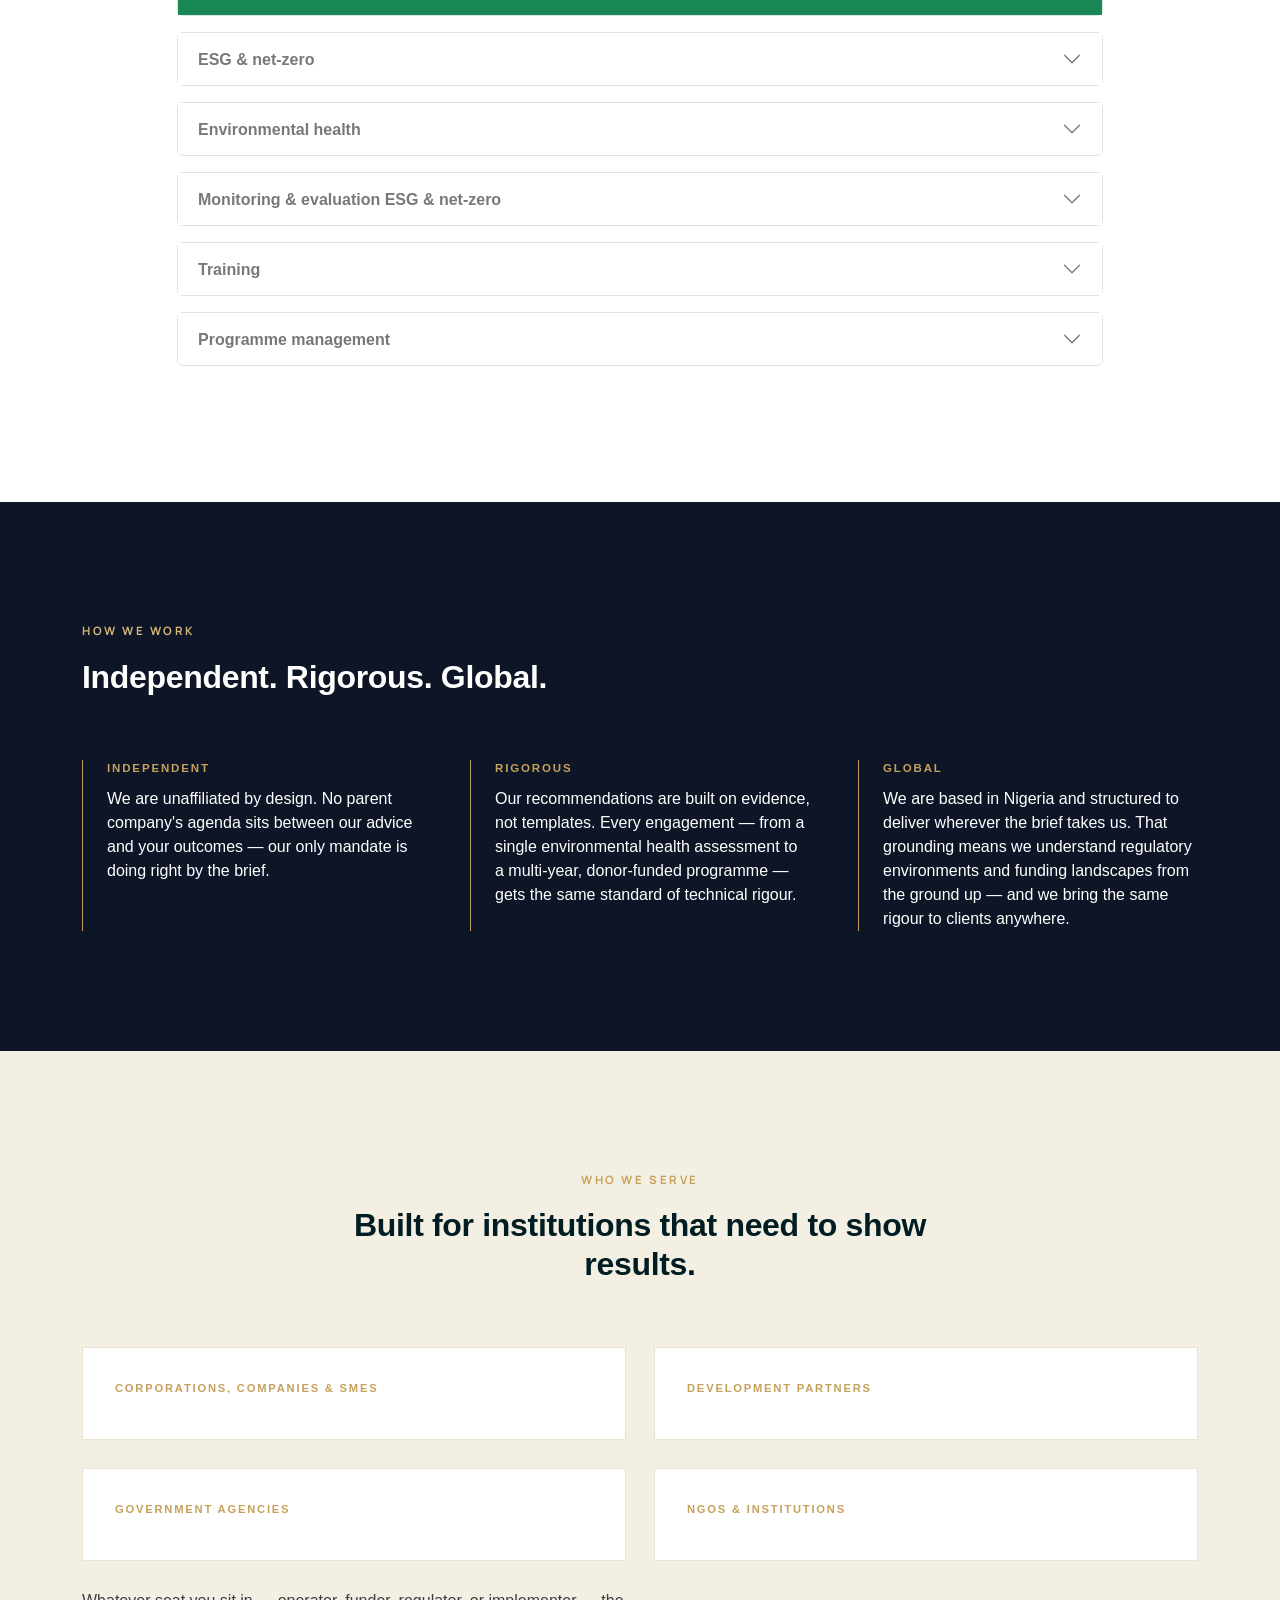
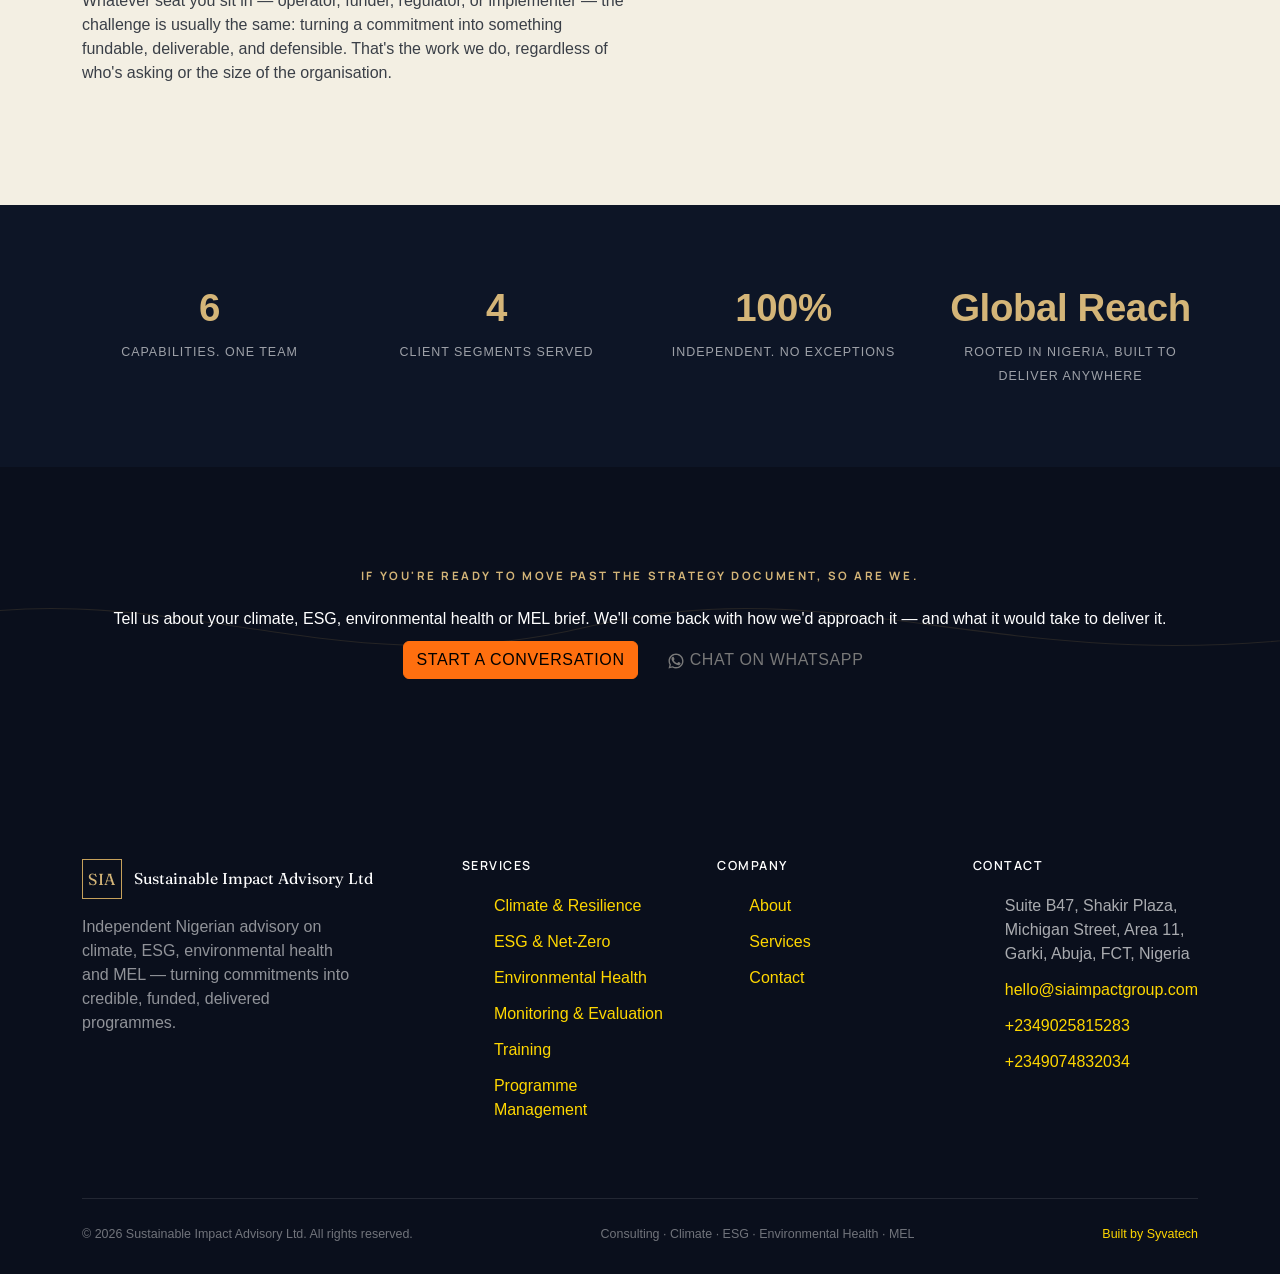
==== commit 743372e7: "new" ====
--- a/about.html
+++ b/about.html
@@ -368,8 +368,11 @@
         </div>
       </div>
       <div class="footer-bottom">
-        <span>&copy; <span data-year></span> Sustainable Impact Advisory. All rights reserved.</span>
+        <span>&copy; <span data-year></span> Sustainable Impact Advisory Ltd. All rights reserved.</span>
         <span>Consulting · Climate · ESG · Environmental Health · MEL</span>
+        <span><a href="https://syvatech.mypixieset.com/" target="_blank" rel="noopener noreferrer">
+            Built by Syvatech
+          </a></span>
       </div>
     </div>
   </footer>
--- a/css/style.css
+++ b/css/style.css
@@ -2141,4 +2141,5 @@
     line-height: 1.1;
   }
 
+
 }
